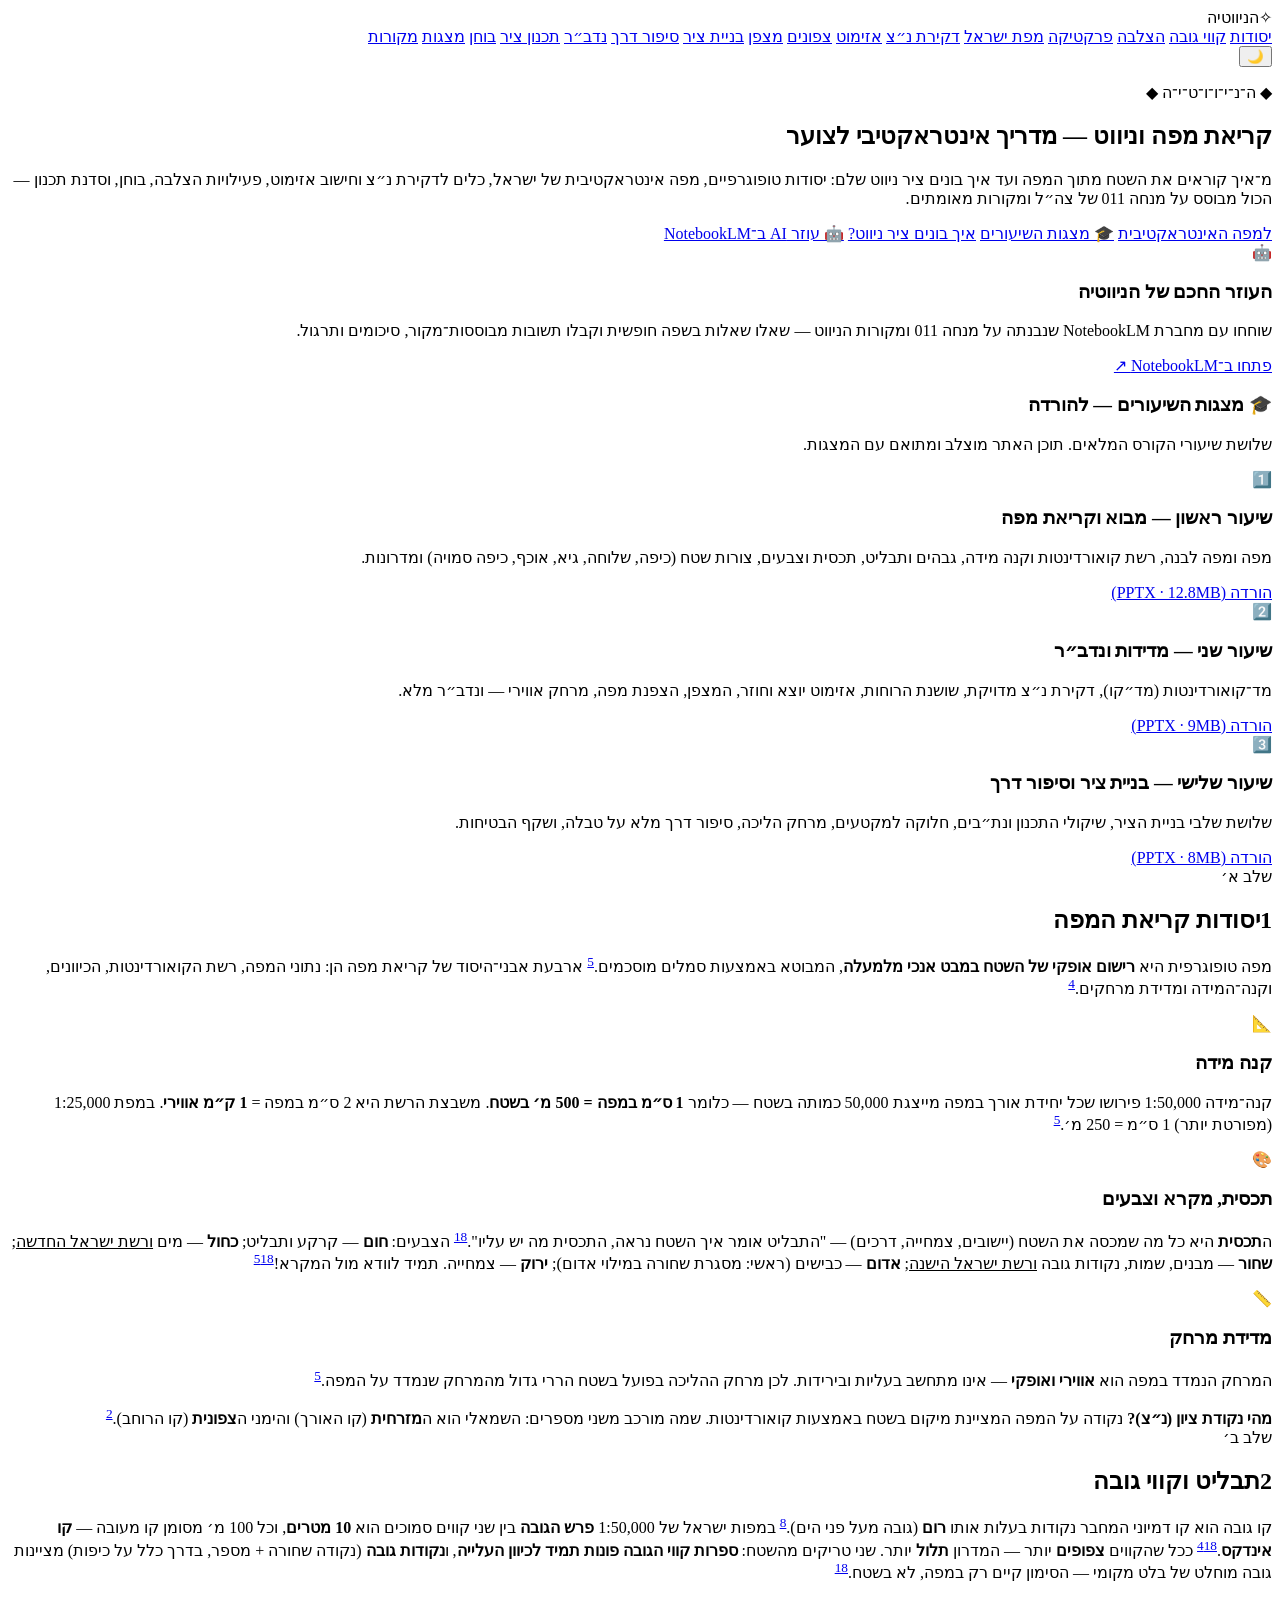
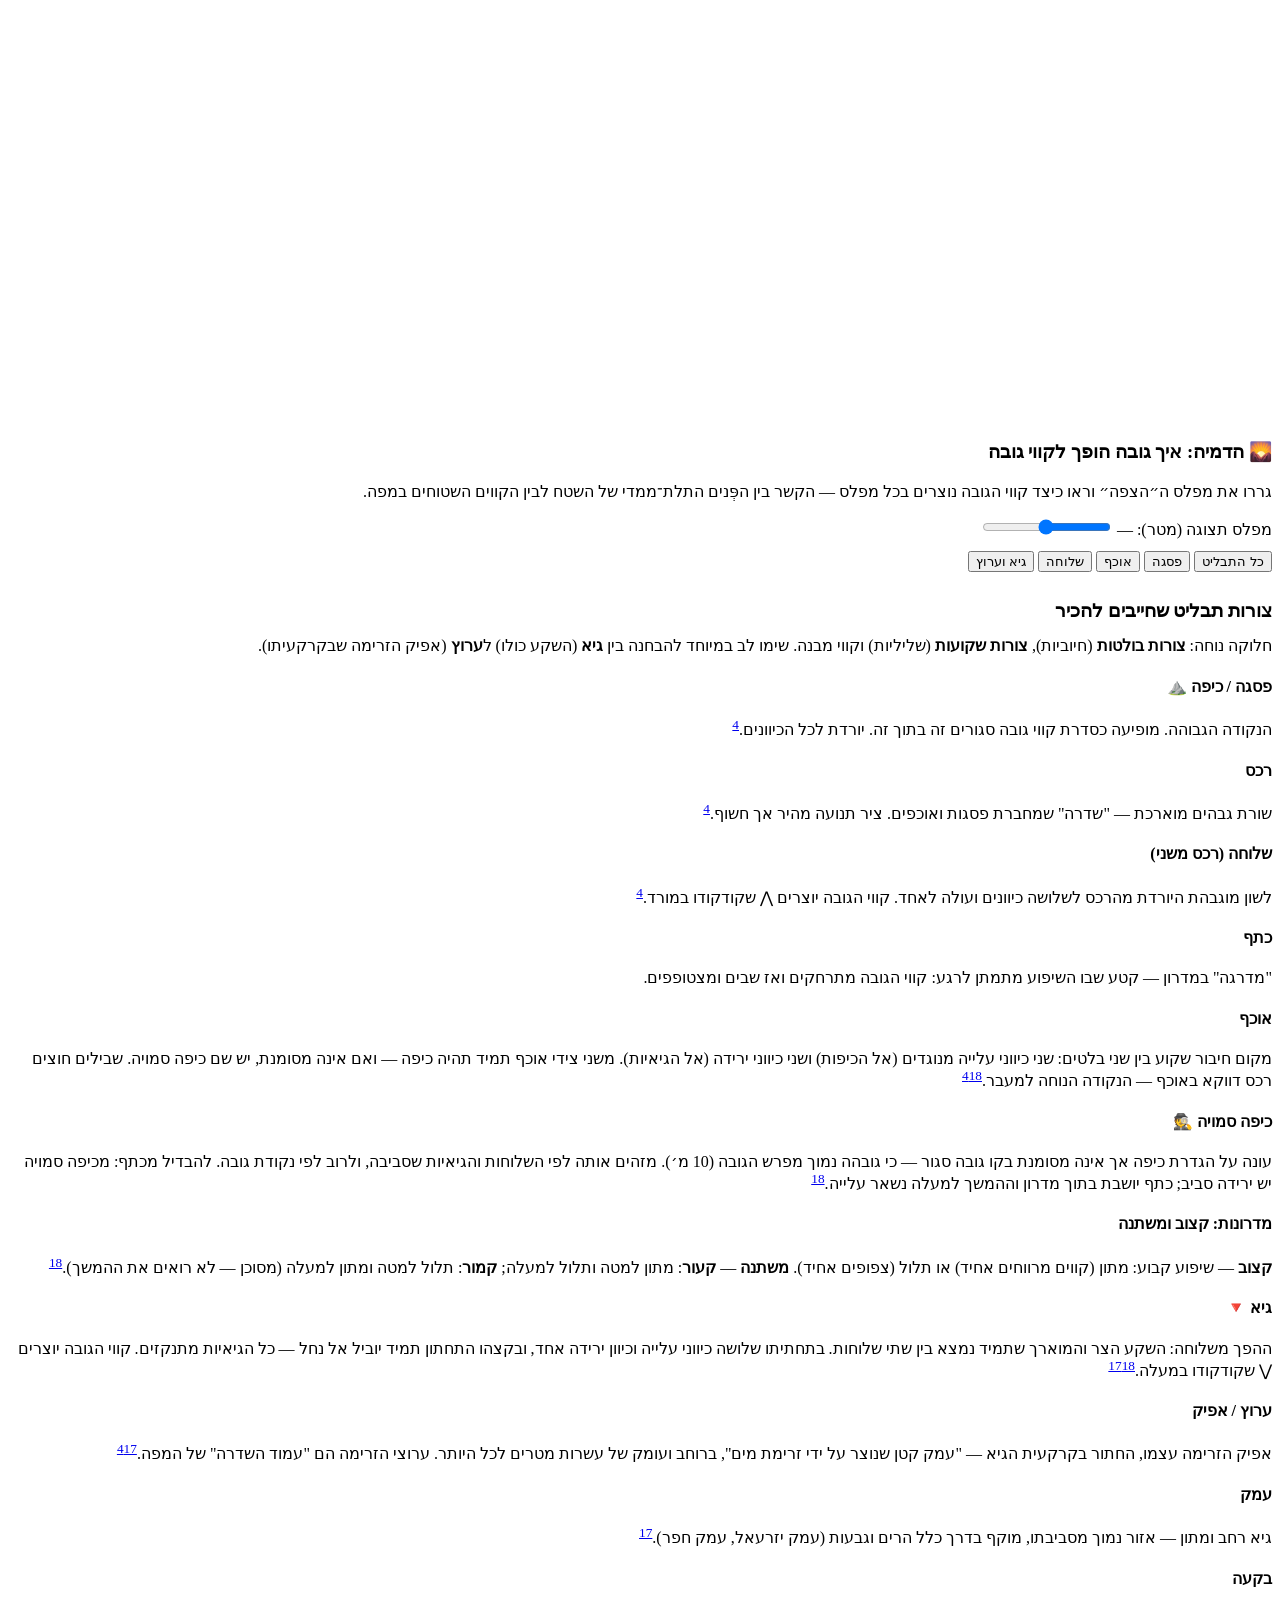
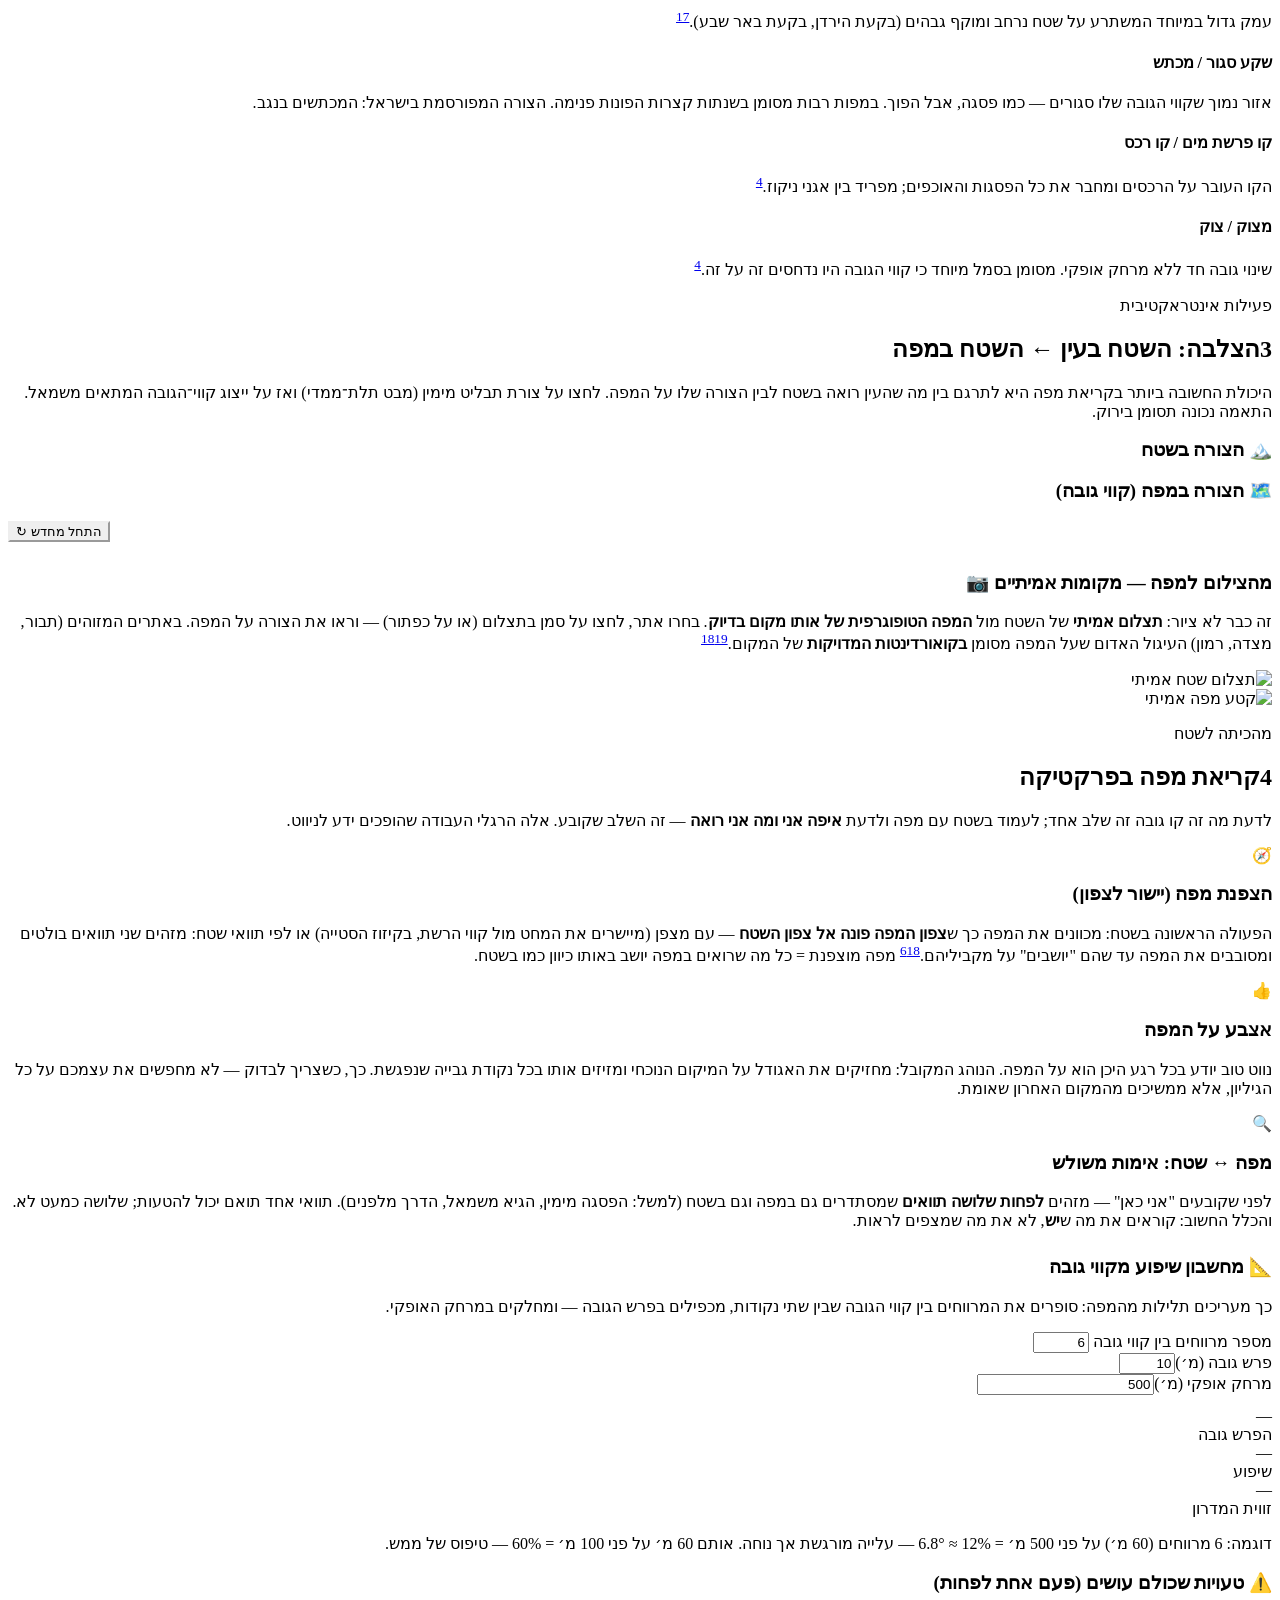
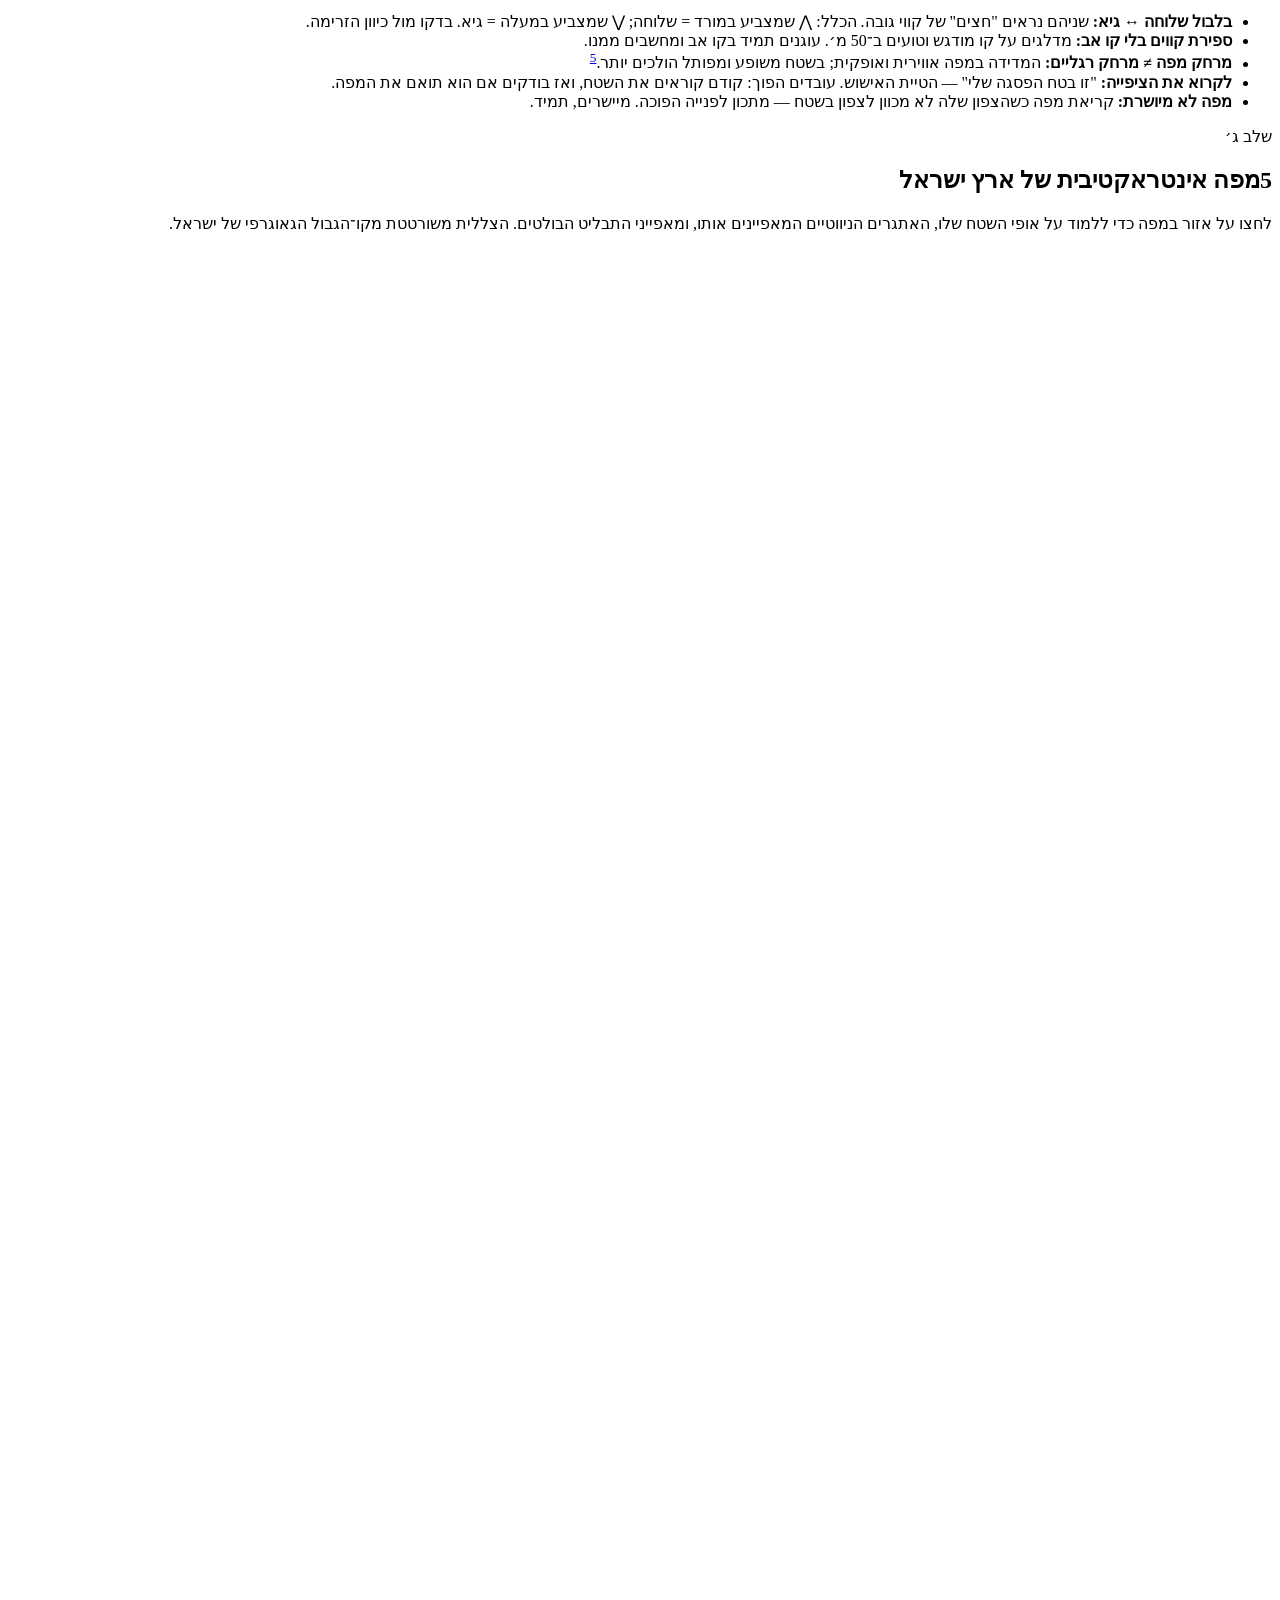
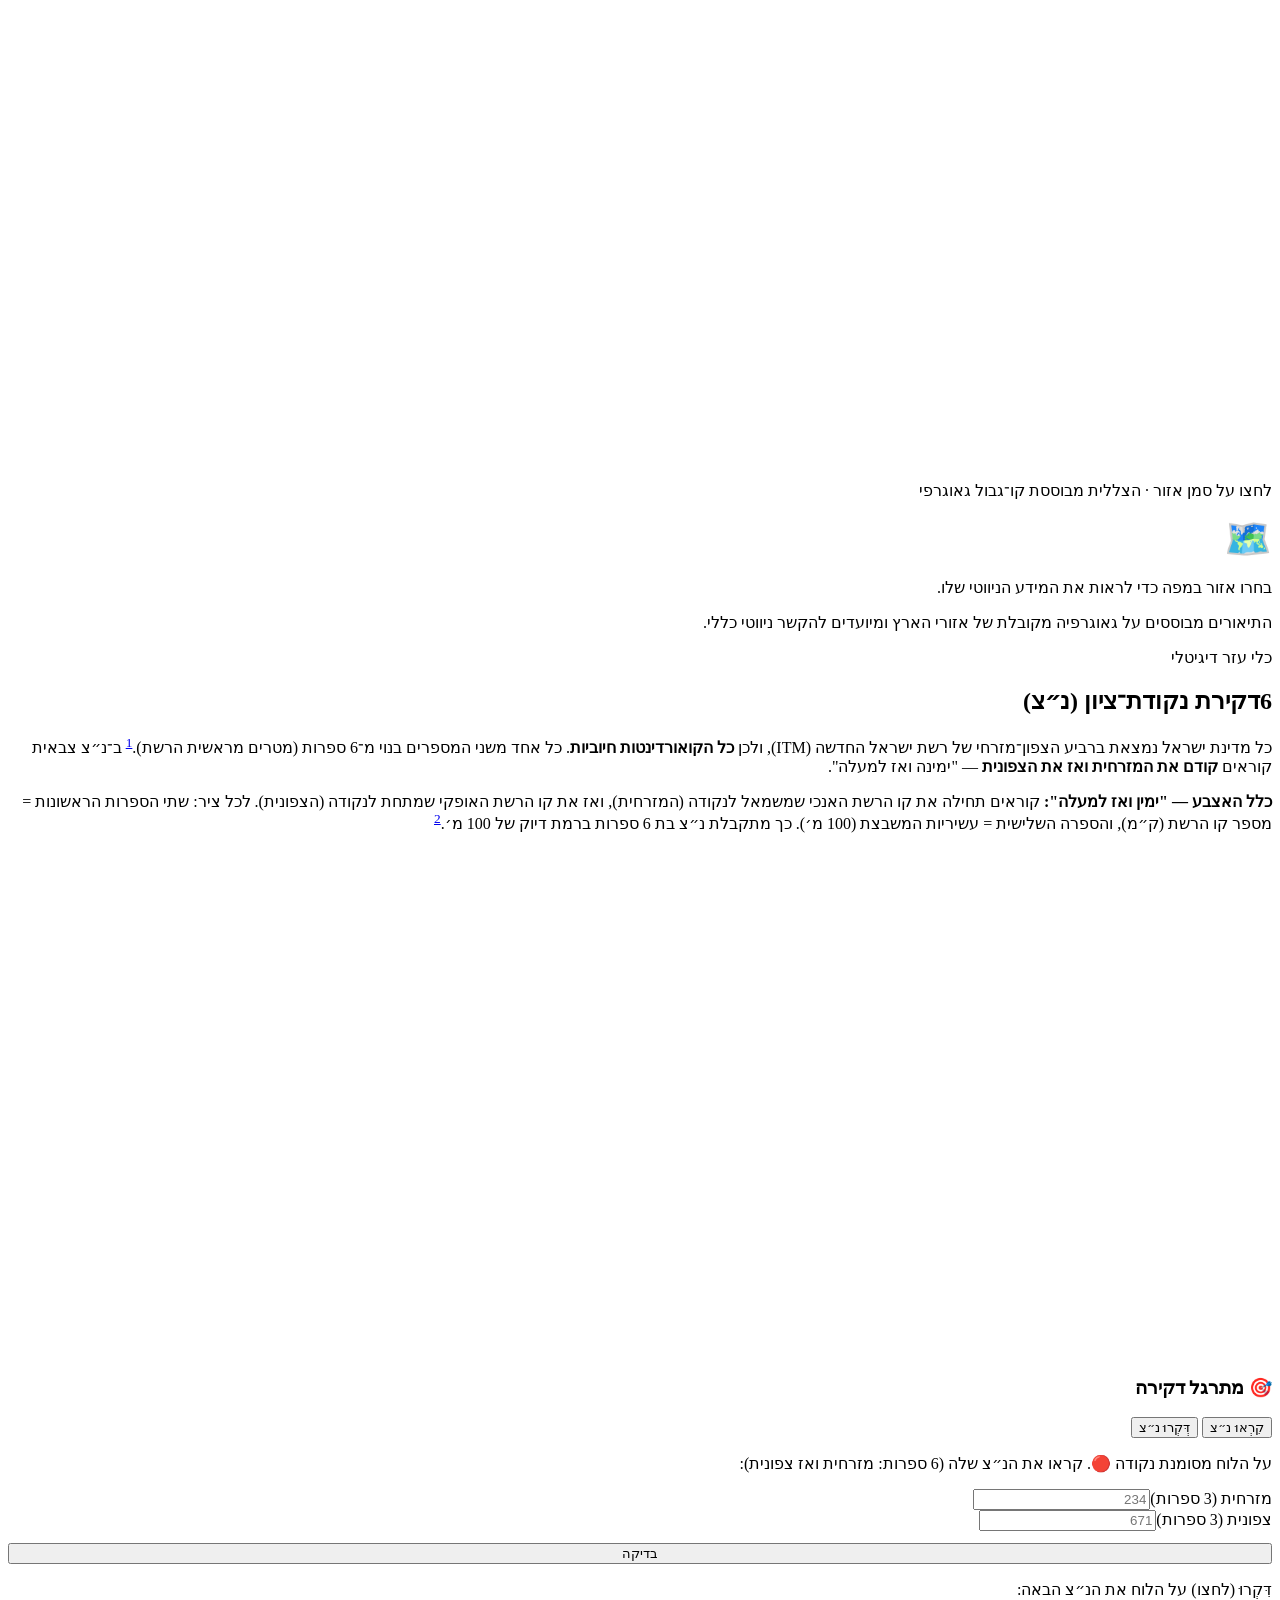
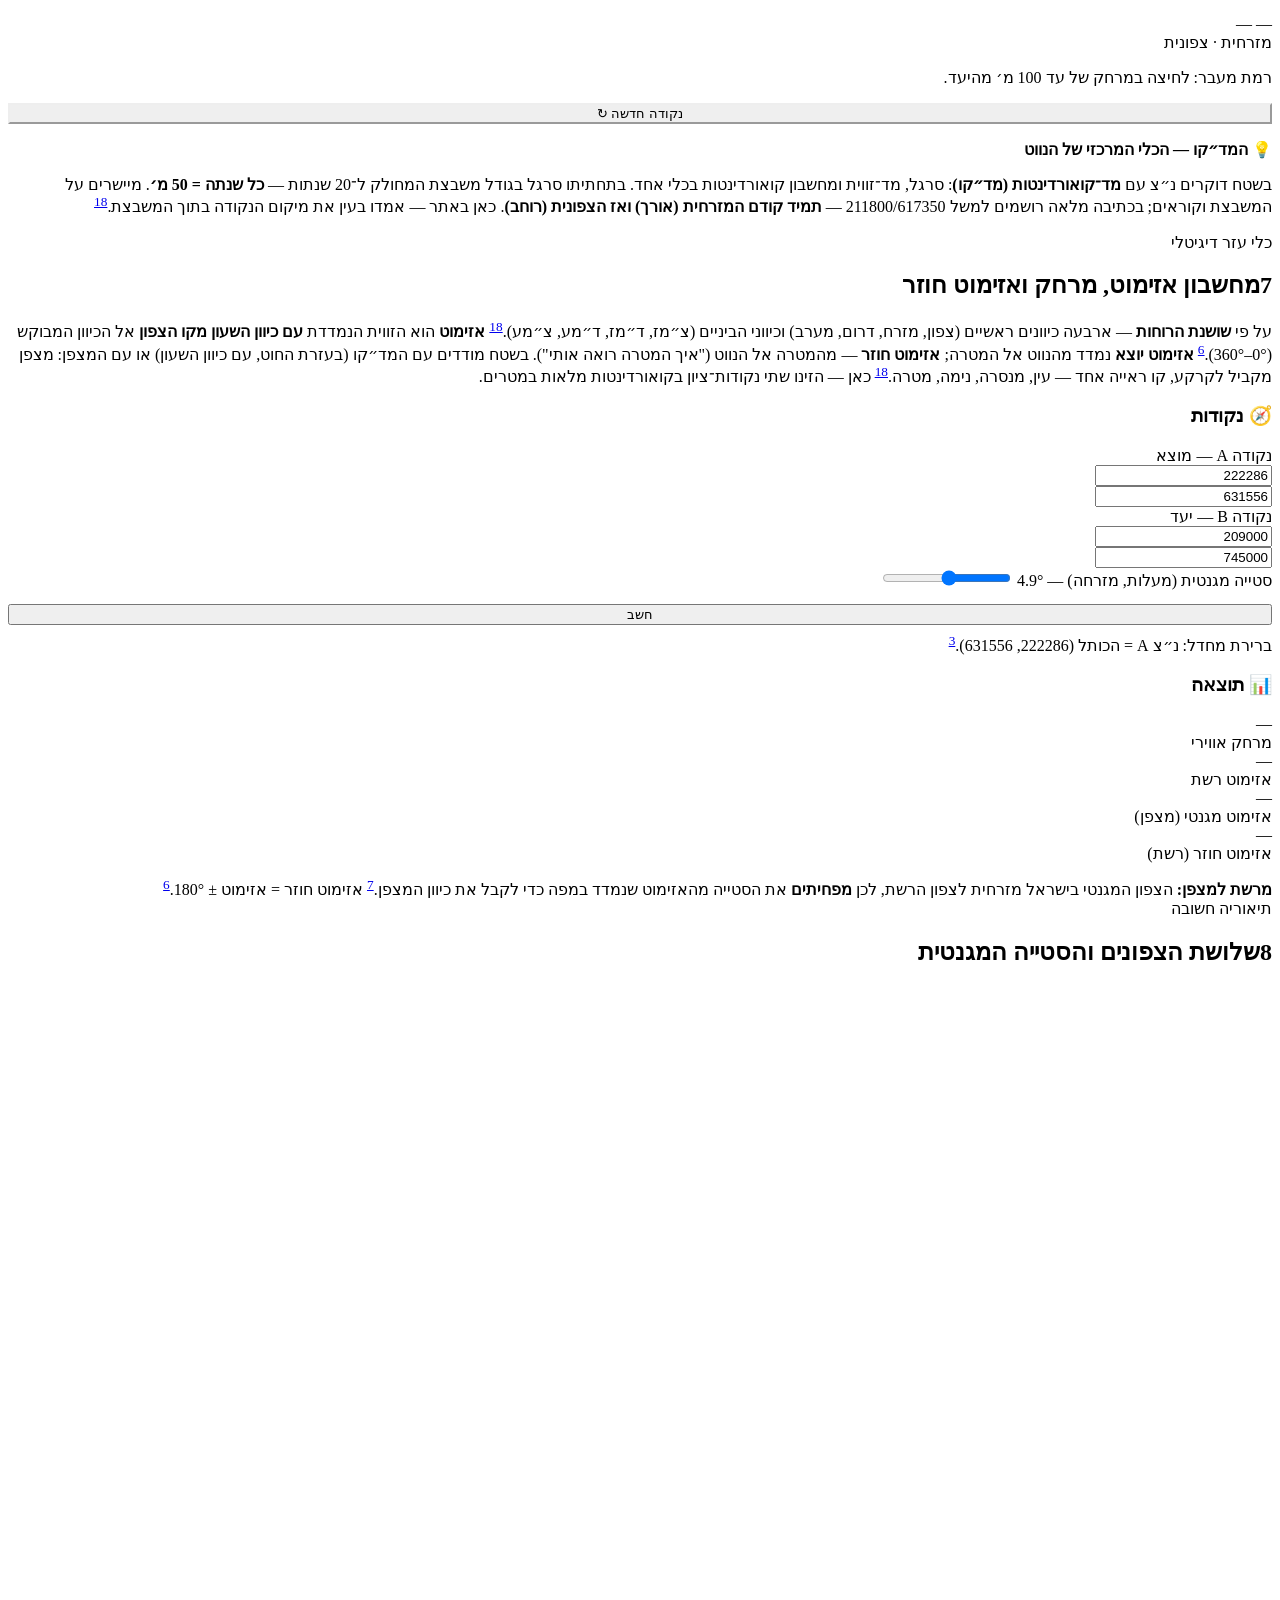
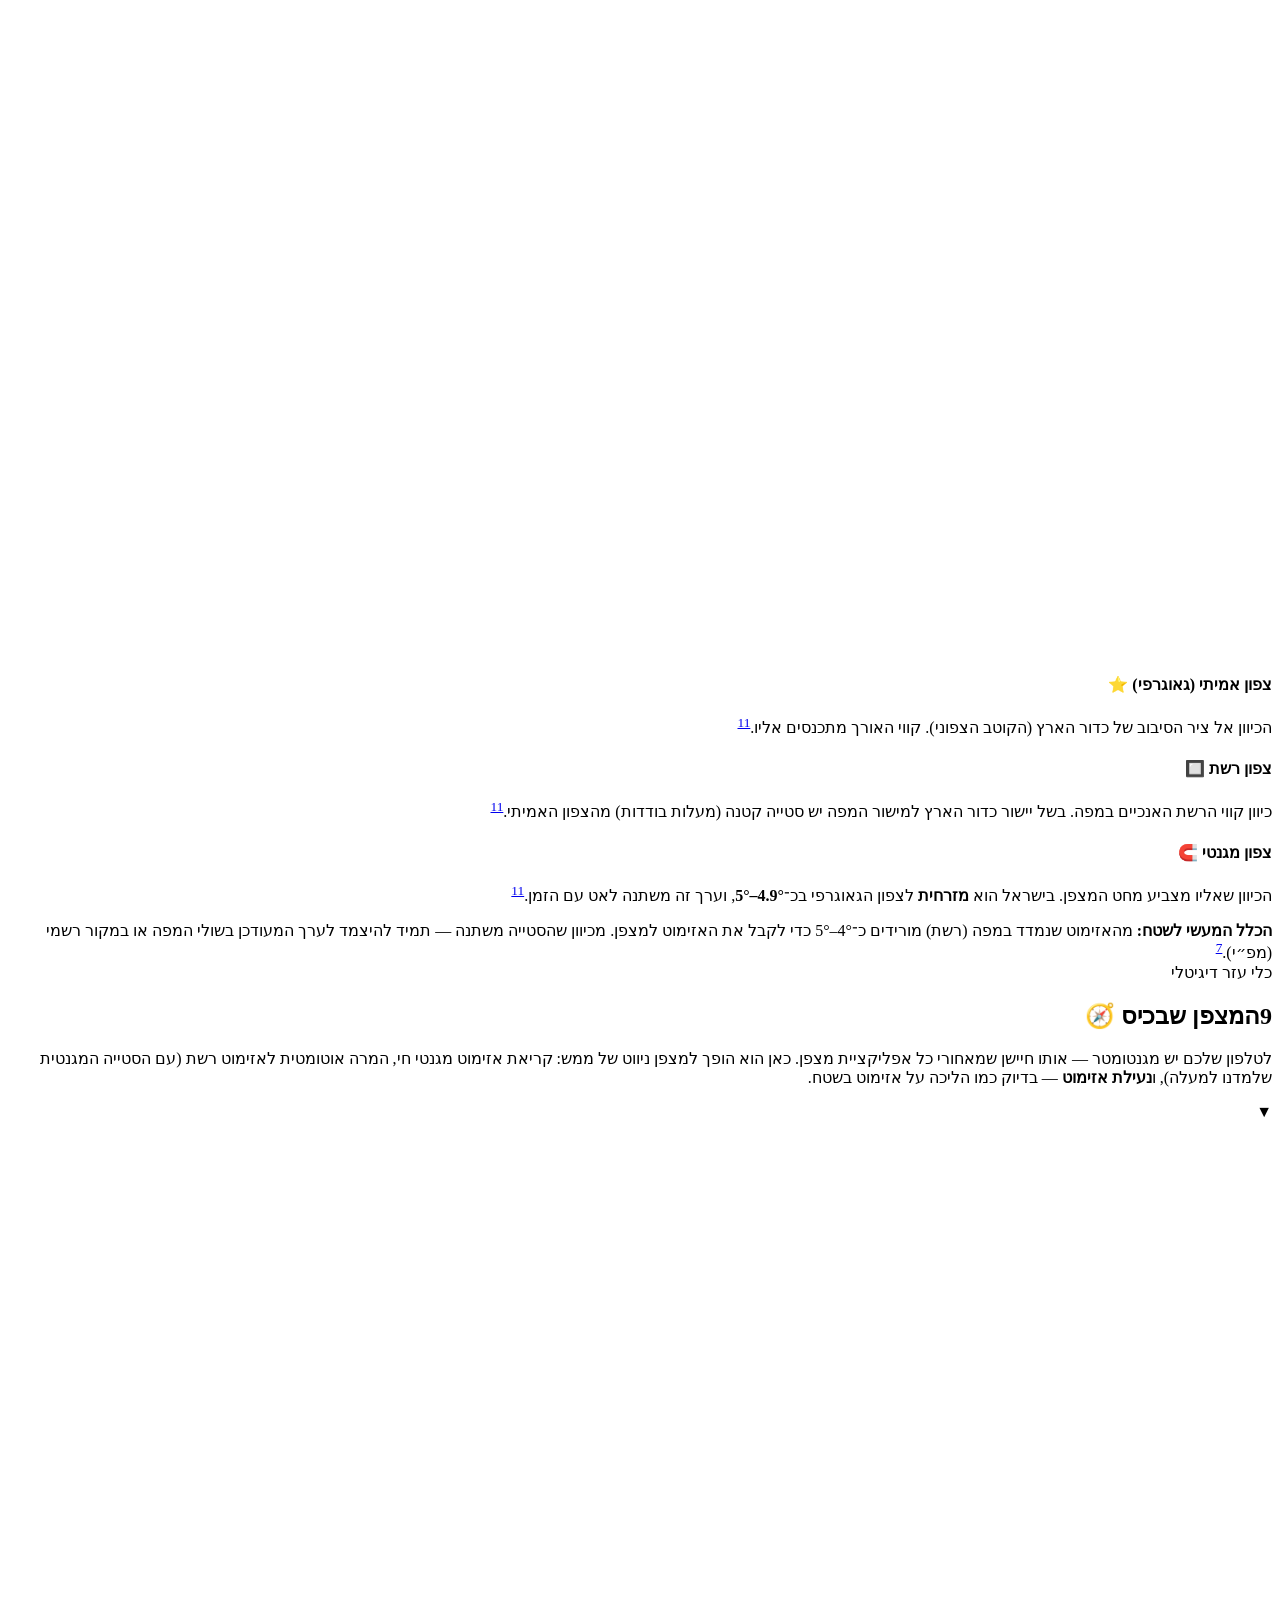
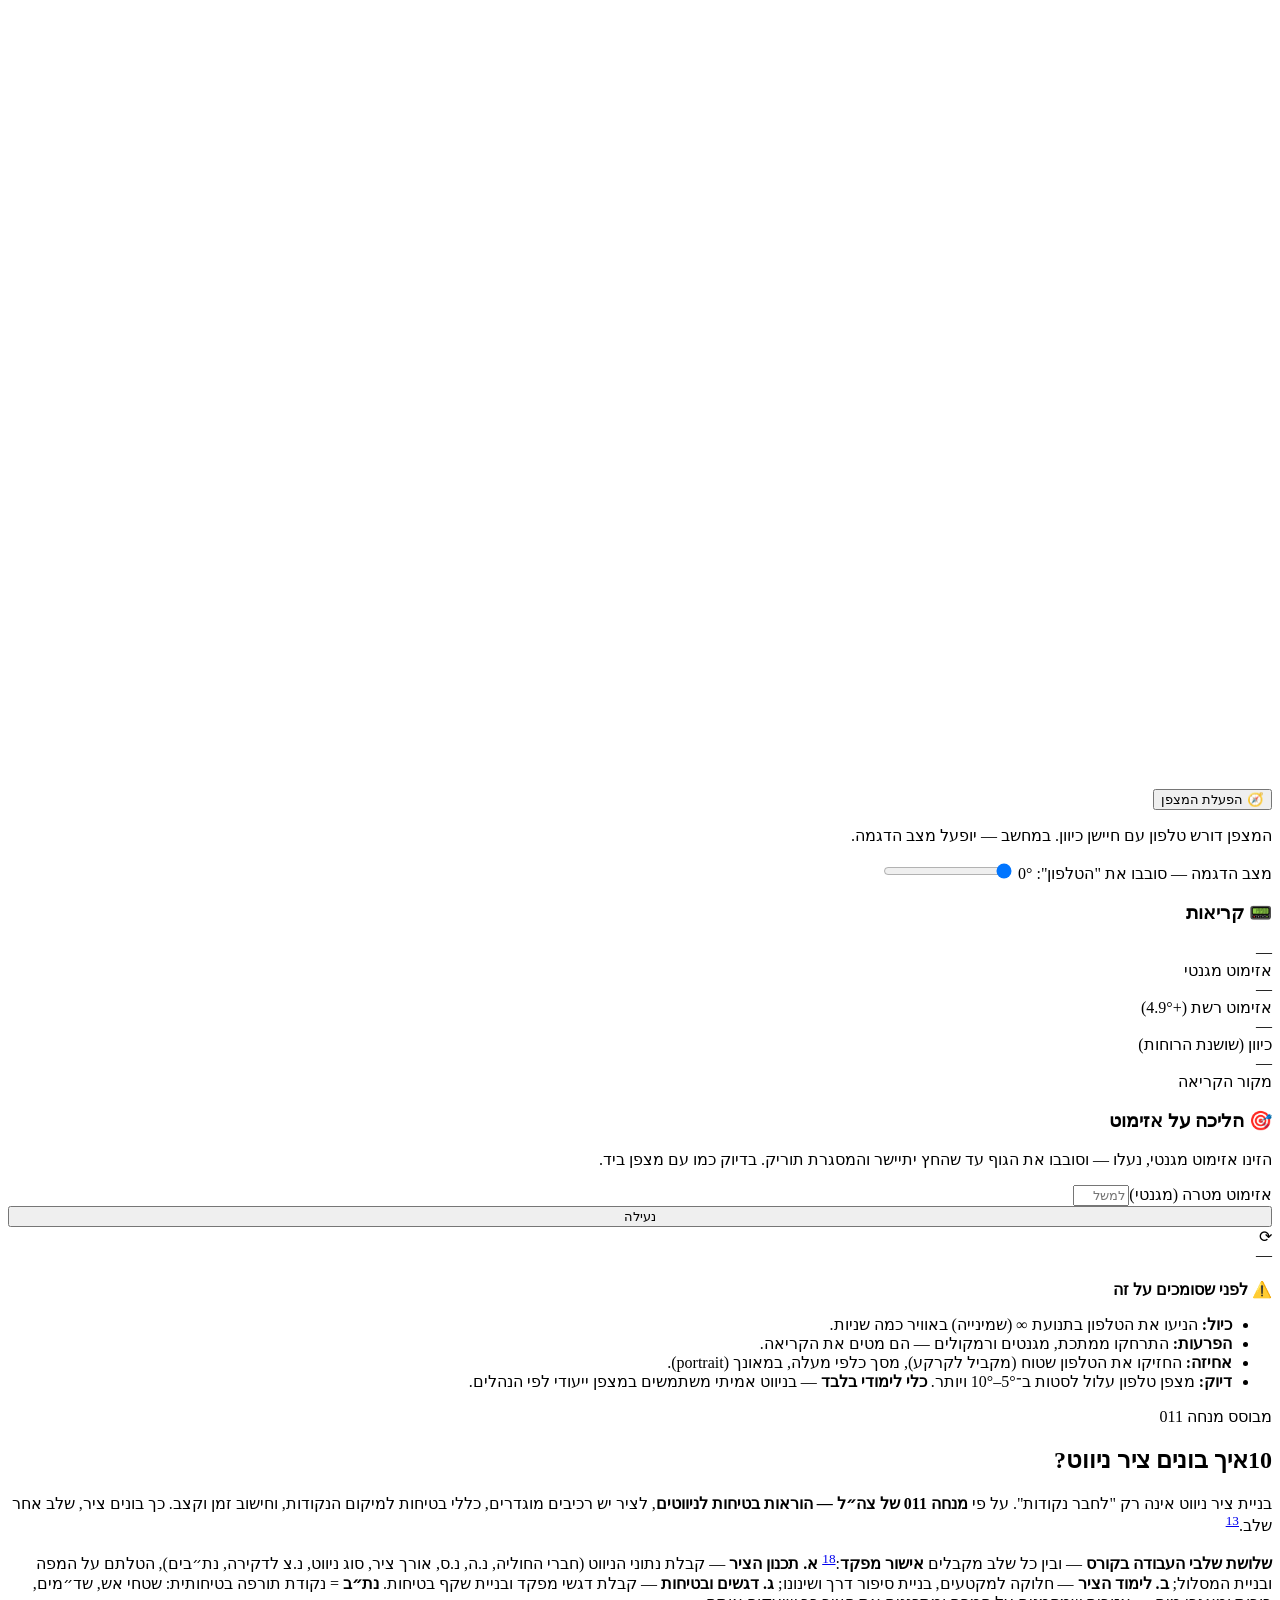
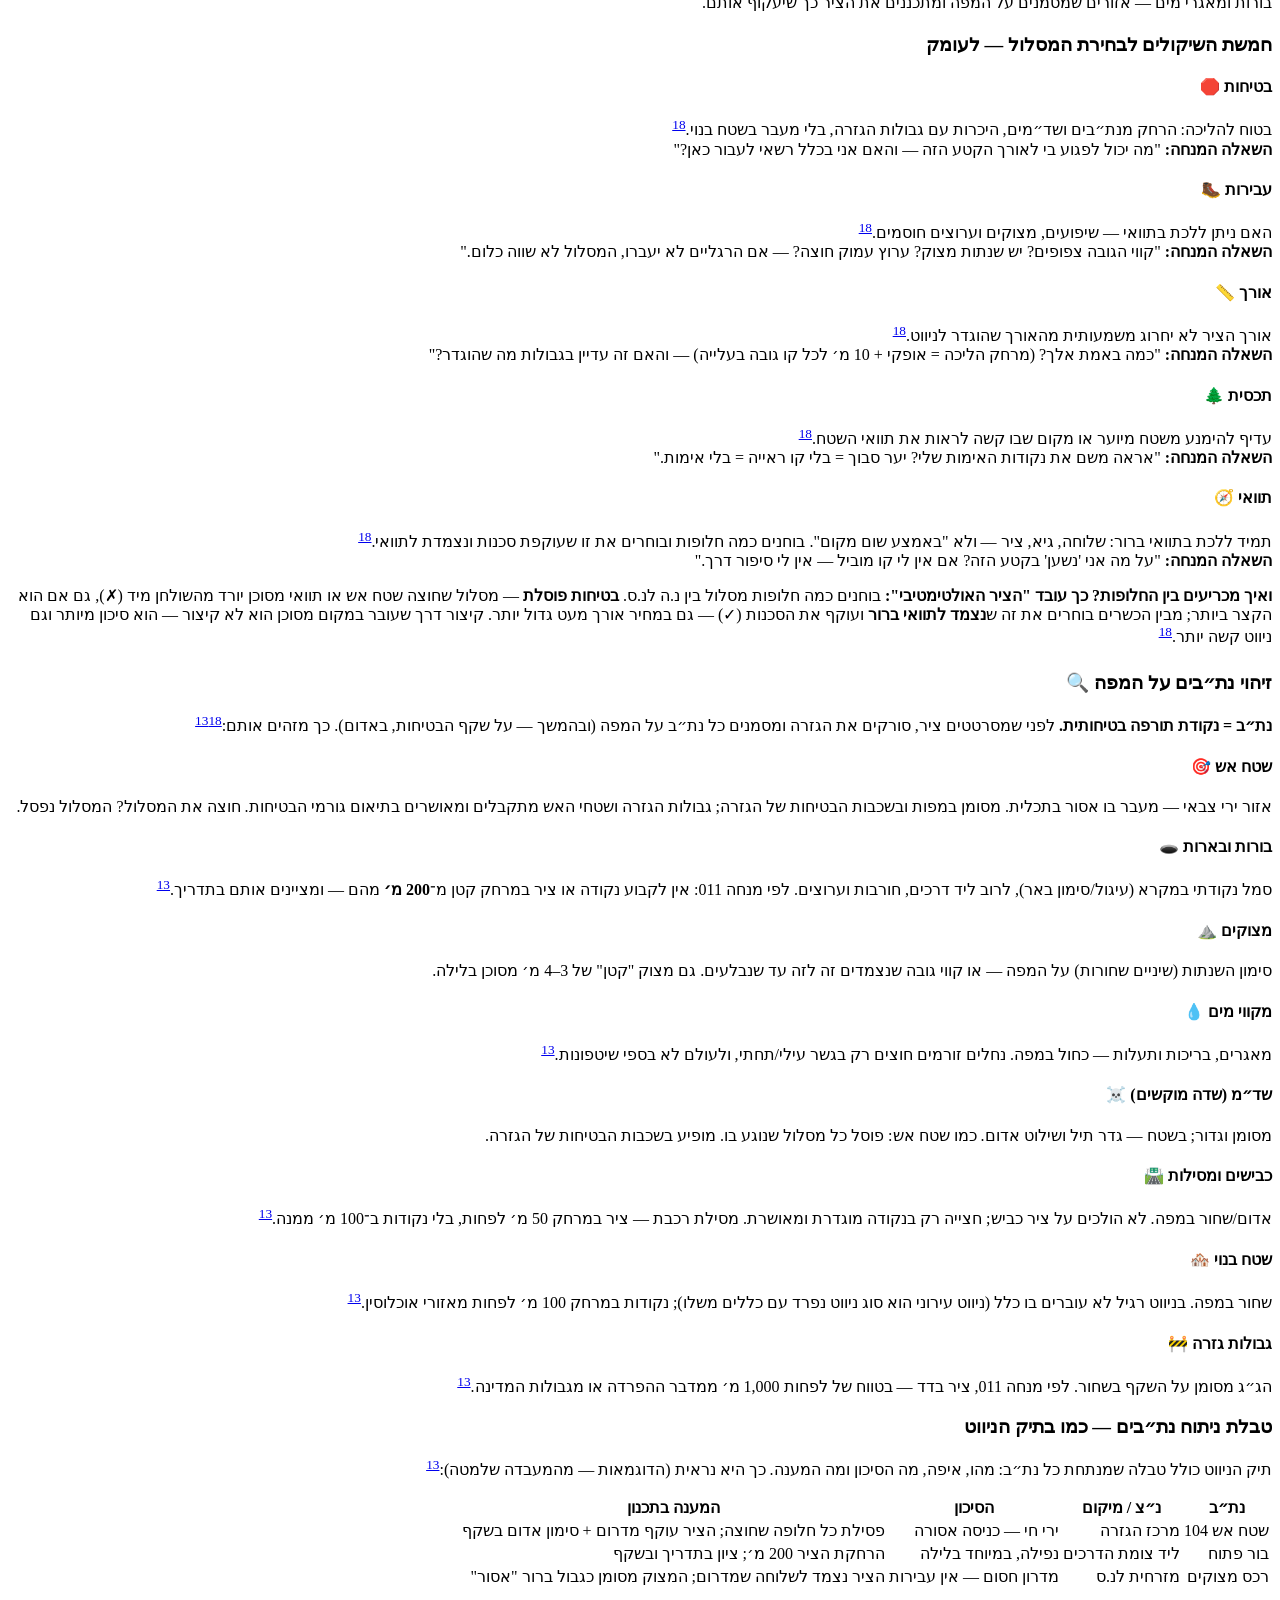
==== index.html @ 2810467e "החלפת מצגות השיעורים בגרסאות החדשות המצגות שהועלו לתיקיית assets הועברו ל-assets/decks בשמות הקיימים" ====
<!DOCTYPE html>
<html lang="he" dir="rtl">
<head>
<meta charset="UTF-8">
<meta name="viewport" content="width=device-width, initial-scale=1.0">
<title>הניווטיה — מדריך אינטראקטיבי לקריאת מפה וניווט לצוער</title>
<meta name="description" content="הניווטיה: אתר לימוד אינטראקטיבי לצוערים בקריאת מפה וניווט — יסודות, מפה אינטראקטיבית של ישראל, כלי דקירת נ״צ ואזימוט, בניית ציר ניווט, פעילויות הצלבה ובוחן. מבוסס מנחה 011 ומקורות מאומתים.">
<link rel="icon" href="data:image/svg+xml,%3Csvg xmlns='http://www.w3.org/2000/svg' viewBox='0 0 100 100'%3E%3Ccircle cx='50' cy='50' r='46' fill='%2333421f' stroke='%23d4a02c' stroke-width='6'/%3E%3Cpolygon points='50,16 60,54 50,46 40,54' fill='%23d4a02c'/%3E%3Cpolygon points='50,84 40,46 50,54 60,46' fill='%23efe7d0'/%3E%3C/svg%3E">
<link rel="preconnect" href="https://fonts.googleapis.com">
<link rel="preconnect" href="https://fonts.gstatic.com" crossorigin>
<link href="https://fonts.googleapis.com/css2?family=Heebo:wght@400;600;700;800&display=swap" rel="stylesheet">
<link rel="stylesheet" href="css/style.css">
<script>
  // ערכת נושא — לפני הצביעה כדי למנוע הבהוב
  (function(){try{var t=localStorage.getItem('theme');if(!t)t=matchMedia('(prefers-color-scheme: dark)').matches?'dark':'light';document.documentElement.setAttribute('data-theme',t);}catch(e){}})();
</script>
</head>
<body>

<!-- ============ HEADER ============ -->
<header class="site-header">
  <div class="nav-wrap">
    <div class="brand"><span class="logo">✧</span><span>הניווטיה</span></div>
    <nav class="nav-links">
      <a href="#fundamentals">יסודות</a>
      <a href="#contours">קווי גובה</a>
      <a href="#match">הצלבה</a>
      <a href="#practice">פרקטיקה</a>
      <a href="#map">מפת ישראל</a>
      <a href="#nz">דקירת נ״צ</a>
      <a href="#azimuth">אזימוט</a>
      <a href="#norths">צפונים</a>
      <a href="#compass">מצפן</a>
      <a href="#route">בניית ציר</a>
      <a href="#story">סיפור דרך</a>
      <a href="#comms">נדב״ר</a>
      <a href="#planner">תכנון ציר</a>
      <a href="#quiz">בוחן</a>
      <a href="#decks">מצגות</a>
      <a href="#sources">מקורות</a>
    </nav>
    <button class="theme-toggle" id="themeToggle" aria-label="החלפת מצב תצוגה" title="מצב יום / לילה">🌙</button>
  </div>
</header>

<!-- ============ HERO ============ -->
<section class="hero">
  <div class="hero-inner">
    <p class="tagline">◆ ה־נ־י־ו־ו־ט־י־ה ◆</p>
    <h1>קריאת מפה וניווט — מדריך אינטראקטיבי לצוער</h1>
    <p class="sub">מ־איך קוראים את השטח מתוך המפה ועד איך בונים ציר ניווט שלם: יסודות טופוגרפיים, מפה אינטראקטיבית של ישראל, כלים לדקירת נ״צ וחישוב אזימוט, פעילויות הצלבה, בוחן, וסדנת תכנון — הכול מבוסס על מנחה 011 של צה״ל ומקורות מאומתים.</p>
    <div class="cta-row">
      <a class="btn" href="#map">למפה האינטראקטיבית</a>
      <a class="btn decks-cta" href="#decks">🎓 מצגות השיעורים</a>
      <a class="btn ghost" href="#route">איך בונים ציר ניווט?</a>
      <a class="btn nlm" href="https://notebooklm.google.com/notebook/dc447f04-66ca-4562-969d-5c3c92c9e361" target="_blank" rel="noopener">🤖 עוזר AI ב־NotebookLM</a>
    </div>
  </div>
</section>

<main>

  <!-- ============ NOTEBOOKLM BANNER ============ -->
  <div class="nlm-banner">
    <div class="nlm-ico">🤖</div>
    <div class="nlm-body">
      <h3>העוזר החכם של הניווטיה</h3>
      <p>שוחחו עם מחברת NotebookLM שנבנתה על מנחה 011 ומקורות הניווט — שאלו שאלות בשפה חופשית וקבלו תשובות מבוססות־מקור, סיכומים ותרגול.</p>
    </div>
    <a class="btn nlm" href="https://notebooklm.google.com/notebook/dc447f04-66ca-4562-969d-5c3c92c9e361" target="_blank" rel="noopener">פתחו ב־NotebookLM ↗</a>
  </div>

  <!-- ============ COURSE DECKS ============ -->
  <div class="decks-strip" id="decks">
    <h3>🎓 מצגות השיעורים — להורדה</h3>
    <p class="small">שלושת שיעורי הקורס המלאים. תוכן האתר מוצלב ומתואם עם המצגות.</p>
    <div class="grid-3">
      <div class="feature deck-card">
        <div class="ico">1️⃣</div>
        <h3>שיעור ראשון — מבוא וקריאת מפה</h3>
        <p>מפה ומפה לבנה, רשת קואורדינטות וקנה מידה, גבהים ותבליט, תכסית וצבעים, צורות שטח (כיפה, שלוחה, גיא, אוכף, כיפה סמויה) ומדרונות.</p>
        <a class="btn deck-btn" href="assets/decks/nivutim-lesson1.pptx" download="ניווטים - שיעור ראשון.pptx">הורדה (PPTX · ‎12.8MB)</a>
      </div>
      <div class="feature deck-card">
        <div class="ico">2️⃣</div>
        <h3>שיעור שני — מדידות ונדב״ר</h3>
        <p>מד־קואורדינטות (מד״קו), דקירת נ״צ מדויקת, שושנת הרוחות, אזימוט יוצא וחוזר, המצפן, הצפנת מפה, מרחק אווירי — ונדב״ר מלא.</p>
        <a class="btn deck-btn" href="assets/decks/nivutim-lesson2.pptx" download="ניווטים - שיעור שני.pptx">הורדה (PPTX · ‎9MB)</a>
      </div>
      <div class="feature deck-card">
        <div class="ico">3️⃣</div>
        <h3>שיעור שלישי — בניית ציר וסיפור דרך</h3>
        <p>שלושת שלבי בניית הציר, שיקולי התכנון ונת״בים, חלוקה למקטעים, מרחק הליכה, סיפור דרך מלא על טבלה, ושקף הבטיחות.</p>
        <a class="btn deck-btn" href="assets/decks/nivutim-lesson3.pptx" download="ניווטים - שיעור שלישי.pptx">הורדה (PPTX · ‎8MB)</a>
      </div>
    </div>
  </div>

  <!-- ============ 1. FUNDAMENTALS ============ -->
  <section class="section" id="fundamentals">
    <div class="section-head">
      <span class="kicker">שלב א׳</span>
      <h2><span class="num">1</span>יסודות קריאת המפה</h2>
      <p class="lead">מפה טופוגרפית היא <b>רישום אופקי של השטח במבט אנכי מלמעלה</b>, המבוטא באמצעות סמלים מוסכמים.<sup class="ref"><a href="#src5">5</a></sup> ארבעת אבני־היסוד של קריאת מפה הן: נתוני המפה, רשת הקואורדינטות, הכיוונים, וקנה־המידה ומדידת מרחקים.<sup class="ref"><a href="#src4">4</a></sup></p>
    </div>
    <div class="grid-3">
      <div class="feature">
        <div class="ico">📐</div><h3>קנה מידה</h3>
        <p>קנה־מידה 1:50,000 פירושו שכל יחידת אורך במפה מייצגת 50,000 כמותה בשטח — כלומר <b>1 ס״מ במפה = 500 מ׳ בשטח</b>. משבצת הרשת היא 2 ס״מ במפה = <b>1 ק״מ אווירי</b>. במפת 1:25,000 (מפורטת יותר) 1 ס״מ = 250 מ׳.<sup class="ref"><a href="#src5">5</a></sup></p>
      </div>
      <div class="feature">
        <div class="ico">🎨</div><h3>תכסית, מקרא וצבעים</h3>
        <p>ה<b>תכסית</b> היא כל מה שמכסה את השטח (יישובים, צמחייה, דרכים) — "התבליט אומר איך השטח נראה, התכסית מה יש עליו".<sup class="ref"><a href="#src18">18</a></sup> הצבעים: <b>חום</b> — קרקע ותבליט; <b>כחול</b> — מים <u>ורשת ישראל החדשה</u>; <b>שחור</b> — מבנים, שמות, נקודות גובה <u>ורשת ישראל הישנה</u>; <b>אדום</b> — כבישים (ראשי: מסגרת שחורה במילוי אדום); <b>ירוק</b> — צמחייה. תמיד לוודא מול המקרא!<sup class="ref"><a href="#src5">5</a></sup><sup class="ref"><a href="#src18">18</a></sup></p>
      </div>
      <div class="feature">
        <div class="ico">📏</div><h3>מדידת מרחק</h3>
        <p>המרחק הנמדד במפה הוא <b>אווירי ואופקי</b> — אינו מתחשב בעליות ובירידות. לכן מרחק ההליכה בפועל בשטח הררי גדול מהמרחק שנמדד על המפה.<sup class="ref"><a href="#src5">5</a></sup></p>
      </div>
    </div>
    <div class="note">
      <b>מהי נקודת ציון (נ״צ)?</b> נקודה על המפה המציינת מיקום בשטח באמצעות קואורדינטות. שמה מורכב משני מספרים: השמאלי הוא ה<b>מזרחית</b> (קו האורך) והימני ה<b>צפונית</b> (קו הרוחב).<sup class="ref"><a href="#src2">2</a></sup>
    </div>
  </section>

  <!-- ============ 2. CONTOURS ============ -->
  <section class="section" id="contours">
    <div class="section-head">
      <span class="kicker">שלב ב׳</span>
      <h2><span class="num">2</span>תבליט וקווי גובה</h2>
      <p class="lead">קו גובה הוא קו דמיוני המחבר נקודות בעלות אותו <b>רום</b> (גובה מעל פני הים).<sup class="ref"><a href="#src8">8</a></sup> במפות ישראל של 1:50,000 <b>פרש הגובה</b> בין שני קווים סמוכים הוא <b>10 מטרים</b>, וכל 100 מ׳ מסומן קו מעובה — <b>קו אינדקס</b>.<sup class="ref"><a href="#src4">4</a></sup><sup class="ref"><a href="#src18">18</a></sup> ככל שהקווים <b>צפופים</b> יותר — המדרון <b>תלול</b> יותר. שני טריקים מהשטח: <b>ספרות קווי הגובה פונות תמיד לכיוון העלייה</b>, ו<b>נקודות גובה</b> (נקודה שחורה + מספר, בדרך כלל על כיפות) מציינות גובה מוחלט של בלט מקומי — הסימון קיים רק במפה, לא בשטח.<sup class="ref"><a href="#src18">18</a></sup></p>
    </div>
    <div class="tool-layout">
      <div class="canvas-wrap">
        <canvas id="contourCanvas" width="560" height="420" aria-label="הדמיית קווי גובה אינטראקטיבית"></canvas>
      </div>
      <div class="controls">
        <div class="control-card">
          <h3>🌄 הדמיה: איך גובה הופך לקווי גובה</h3>
          <p class="small">גררו את מפלס ה״הצפה״ וראו כיצד קווי הגובה נוצרים בכל מפלס — הקשר בין הפְּנים התלת־ממדי של השטח לבין הקווים השטוחים במפה.</p>
          <label class="fld" for="floodSlider">מפלס תצוגה (מטר): <span id="floodVal">—</span></label>
          <input type="range" id="floodSlider" min="0" max="100" value="50">
          <div class="seg" style="margin-top:12px">
            <button data-feat="all" class="on">כל התבליט</button>
            <button data-feat="peak">פסגה</button>
            <button data-feat="saddle">אוכף</button>
            <button data-feat="ridge">שלוחה</button>
            <button data-feat="valley">גיא וערוץ</button>
          </div>
          <div id="featExplain" class="note" style="margin-bottom:0"></div>
        </div>
      </div>
    </div>
    <h3 style="margin-top:28px;color:var(--heading)">צורות תבליט שחייבים להכיר</h3>
    <p class="small" style="margin-top:-4px">חלוקה נוחה: <b>צורות בולטות</b> (חיוביות), <b>צורות שקועות</b> (שליליות) וקווי מבנה. שימו לב במיוחד להבחנה בין <b>גיא</b> (השקע כולו) ל<b>ערוץ</b> (אפיק הזרימה שבקרקעיתו).</p>
    <div class="terms">
      <div class="term"><h4>פסגה / כיפה ⛰️</h4><p>הנקודה הגבוהה. מופיעה כסדרת קווי גובה סגורים זה בתוך זה. יורדת לכל הכיוונים.<sup class="ref"><a href="#src4">4</a></sup></p></div>
      <div class="term"><h4>רכס</h4><p>שורת גבהים מוארכת — "שדרה" שמחברת פסגות ואוכפים. ציר תנועה מהיר אך חשוף.<sup class="ref"><a href="#src4">4</a></sup></p></div>
      <div class="term"><h4>שלוחה (רכס משני)</h4><p>לשון מוגבהת היורדת מהרכס לשלושה כיוונים ועולה לאחד. קווי הגובה יוצרים ⋀ שקודקודו במורד.<sup class="ref"><a href="#src4">4</a></sup></p></div>
      <div class="term"><h4>כתף</h4><p>"מדרגה" במדרון — קטע שבו השיפוע מתמתן לרגע: קווי הגובה מתרחקים ואז שבים ומצטופפים.</p></div>
      <div class="term"><h4>אוכף</h4><p>מקום חיבור שקוע בין שני בלטים: שני כיווני עלייה מנוגדים (אל הכיפות) ושני כיווני ירידה (אל הגיאיות). משני צידי אוכף תמיד תהיה כיפה — ואם אינה מסומנת, יש שם כיפה סמויה. שבילים חוצים רכס דווקא באוכף — הנקודה הנוחה למעבר.<sup class="ref"><a href="#src4">4</a></sup><sup class="ref"><a href="#src18">18</a></sup></p></div>
      <div class="term"><h4>כיפה סמויה 🕵️</h4><p>עונה על הגדרת כיפה אך אינה מסומנת בקו גובה סגור — כי גובהה נמוך מפרש הגובה (10 מ׳). מזהים אותה לפי השלוחות והגיאיות שסביבה, ולרוב לפי נקודת גובה. להבדיל מכתף: מכיפה סמויה יש ירידה סביב; כתף יושבת בתוך מדרון וההמשך למעלה נשאר עלייה.<sup class="ref"><a href="#src18">18</a></sup></p></div>
      <div class="term"><h4>מדרונות: קצוב ומשתנה</h4><p><b>קצוב</b> — שיפוע קבוע: מתון (קווים מרווחים אחיד) או תלול (צפופים אחיד). <b>משתנה</b> — <b>קעור</b>: מתון למטה ותלול למעלה; <b>קמור</b>: תלול למטה ומתון למעלה (מסוכן — לא רואים את ההמשך).<sup class="ref"><a href="#src18">18</a></sup></p></div>
      <div class="term"><h4>גיא 🔻</h4><p>ההפך משלוחה: השקע הצר והמוארך שתמיד נמצא בין שתי שלוחות. בתחתיתו שלושה כיווני עלייה וכיוון ירידה אחד, ובקצהו התחתון תמיד יוביל אל נחל — כל הגיאיות מתנקזים. קווי הגובה יוצרים ⋁ שקודקודו במעלה.<sup class="ref"><a href="#src17">17</a></sup><sup class="ref"><a href="#src18">18</a></sup></p></div>
      <div class="term"><h4>ערוץ / אפיק</h4><p>אפיק הזרימה עצמו, החתור בקרקעית הגיא — "עמק קטן שנוצר על ידי זרימת מים", ברוחב ועומק של עשרות מטרים לכל היותר. ערוצי הזרימה הם "עמוד השדרה" של המפה.<sup class="ref"><a href="#src4">4</a></sup><sup class="ref"><a href="#src17">17</a></sup></p></div>
      <div class="term"><h4>עמק</h4><p>גיא רחב ומתון — אזור נמוך מסביבתו, מוקף בדרך כלל הרים וגבעות (עמק יזרעאל, עמק חפר).<sup class="ref"><a href="#src17">17</a></sup></p></div>
      <div class="term"><h4>בקעה</h4><p>עמק גדול במיוחד המשתרע על שטח נרחב ומוקף גבהים (בקעת הירדן, בקעת באר שבע).<sup class="ref"><a href="#src17">17</a></sup></p></div>
      <div class="term"><h4>שקע סגור / מכתש</h4><p>אזור נמוך שקווי הגובה שלו סגורים — כמו פסגה, אבל הפוך. במפות רבות מסומן בשנתות קצרות הפונות פנימה. הצורה המפורסמת בישראל: המכתשים בנגב.</p></div>
      <div class="term"><h4>קו פרשת מים / קו רכס</h4><p>הקו העובר על הרכסים ומחבר את כל הפסגות והאוכפים; מפריד בין אגני ניקוז.<sup class="ref"><a href="#src4">4</a></sup></p></div>
      <div class="term"><h4>מצוק / צוק</h4><p>שינוי גובה חד ללא מרחק אופקי. מסומן בסמל מיוחד כי קווי הגובה היו נדחסים זה על זה.<sup class="ref"><a href="#src4">4</a></sup></p></div>
    </div>
  </section>

  <!-- ============ 3. MATCHING GAME ============ -->
  <section class="section" id="match">
    <div class="section-head">
      <span class="kicker">פעילות אינטראקטיבית</span>
      <h2><span class="num">3</span>הצלבה: השטח בעין ← השטח במפה</h2>
      <p class="lead">היכולת החשובה ביותר בקריאת מפה היא לתרגם בין מה שהעין רואה בשטח לבין הצורה שלו על המפה. לחצו על צורת תבליט מימין (מבט תלת־ממדי) ואז על ייצוג קווי־הגובה המתאים משמאל. התאמה נכונה תסומן בירוק.</p>
    </div>
    <div class="card">
      <div class="match-grid">
        <div class="match-col" id="matchPhotos"><h3>🏔️ הצורה בשטח</h3></div>
        <div class="match-col" id="matchMaps"><h3>🗺️ הצורה במפה (קווי גובה)</h3></div>
      </div>
      <div style="display:flex;justify-content:space-between;align-items:center;margin-top:14px;flex-wrap:wrap;gap:10px">
        <div class="feedback" id="matchFeedback"></div>
        <button class="btn ghost" id="matchReset" style="color:var(--heading);border-color:var(--khaki)">התחל מחדש ↻</button>
      </div>
    </div>

    <h3 style="margin-top:30px;color:var(--heading)">מהצילום למפה — מקומות אמיתיים 📷</h3>
    <p class="lead" style="font-size:1rem">זה כבר לא ציור: <b>תצלום אמיתי</b> של השטח מול <b>המפה הטופוגרפית של אותו מקום בדיוק</b>. בחרו אתר, לחצו על סמן בתצלום (או על כפתור) — וראו את הצורה על המפה. באתרים המזוהים (תבור, מצדה, רמון) העיגול האדום שעל המפה מסומן <b>בקואורדינטות המדויקות</b> של המקום.<sup class="ref"><a href="#src18">18</a></sup><sup class="ref"><a href="#src19">19</a></sup></p>
    <div class="seg site-seg" id="realSites"></div>
    <div class="real-layout">
      <div class="photo-wrap" id="realPhoto">
        <img id="realPhotoImg" src="assets/real/gush-photo.jpg" alt="תצלום שטח אמיתי" loading="lazy">
        <!-- pins injected by JS -->
      </div>
      <div class="control-card real-panel">
        <div class="seg" id="realSeg"></div>
        <div class="real-map-wrap"><img id="realMapImg" src="assets/real/map-kipa.png" alt="קטע מפה אמיתי"></div>
        <div class="note" id="realCap" style="margin-bottom:0"></div>
      </div>
    </div>
    <p class="small" id="realCredit"></p>
  </section>

  <!-- ============ 4. PRACTICAL MAP READING ============ -->
  <section class="section" id="practice">
    <div class="section-head">
      <span class="kicker">מהכיתה לשטח</span>
      <h2><span class="num">4</span>קריאת מפה בפרקטיקה</h2>
      <p class="lead">לדעת מה זה קו גובה זה שלב אחד; לעמוד בשטח עם מפה ולדעת <b>איפה אני ומה אני רואה</b> — זה השלב שקובע. אלה הרגלי העבודה שהופכים ידע לניווט.</p>
    </div>

    <div class="grid-3">
      <div class="feature">
        <div class="ico">🧭</div>
        <h3>הצפנת מפה (יישור לצפון)</h3>
        <p>הפעולה הראשונה בשטח: מכוונים את המפה כך ש<b>צפון המפה פונה אל צפון השטח</b> — עם מצפן (מיישרים את המחט מול קווי הרשת, בקיזוז הסטייה) או לפי תוואי שטח: מזהים שני תוואים בולטים ומסובבים את המפה עד שהם "יושבים" על מקביליהם.<sup class="ref"><a href="#src6">6</a></sup><sup class="ref"><a href="#src18">18</a></sup> מפה מוצפנת = כל מה שרואים במפה יושב באותו כיוון כמו בשטח.</p>
      </div>
      <div class="feature">
        <div class="ico">👍</div>
        <h3>אצבע על המפה</h3>
        <p>נווט טוב יודע בכל רגע היכן הוא על המפה. הנוהג המקובל: מחזיקים את האגודל על המיקום הנוכחי ומזיזים אותו בכל נקודת גבייה שנפגשת. כך, כשצריך לבדוק — לא מחפשים את עצמכם על כל הגיליון, אלא ממשיכים מהמקום האחרון שאומת.</p>
      </div>
      <div class="feature">
        <div class="ico">🔍</div>
        <h3>מפה ↔ שטח: אימות משולש</h3>
        <p>לפני שקובעים "אני כאן" — מזהים <b>לפחות שלושה תוואים</b> שמסתדרים גם במפה וגם בשטח (למשל: הפסגה מימין, הגיא משמאל, הדרך מלפנים). תוואי אחד תואם יכול להטעות; שלושה כמעט לא. והכלל החשוב: קוראים את מה ש<b>יש</b>, לא את מה שמצפים לראות.</p>
      </div>
    </div>

    <div class="tool-layout" style="margin-top:26px">
      <div class="controls">
        <div class="control-card">
          <h3>📐 מחשבון שיפוע מקווי גובה</h3>
          <p class="small">כך מעריכים תלילות מהמפה: סופרים את המרווחים בין קווי הגובה שבין שתי נקודות, מכפילים בפרש הגובה — ומחלקים במרחק האופקי.</p>
          <label class="fld">מספר מרווחים בין קווי גובה</label>
          <input type="number" id="slopeIntervals" value="6" min="0" max="200">
          <div class="row">
            <div><label class="fld">פרש גובה (מ׳)</label><input type="number" id="slopeInterval" value="10" min="1" max="100"></div>
            <div><label class="fld">מרחק אופקי (מ׳)</label><input type="number" id="slopeDist" value="500" min="1"></div>
          </div>
          <div class="result-grid" style="margin-top:12px">
            <div class="result"><div class="val" id="slopeRise">—</div><div class="lbl">הפרש גובה</div></div>
            <div class="result"><div class="val" id="slopePct">—</div><div class="lbl">שיפוע</div></div>
            <div class="result" style="grid-column:1 / -1"><div class="val" id="slopeDeg">—</div><div class="lbl">זווית המדרון</div></div>
          </div>
          <p class="small" style="margin-bottom:0">דוגמה: 6 מרווחים (60 מ׳) על פני 500 מ׳ = 12% ≈ 6.8° — עלייה מורגשת אך נוחה. אותם 60 מ׳ על פני 100 מ׳ = 60% — טיפוס של ממש.</p>
        </div>
      </div>
      <div class="controls">
        <div class="control-card">
          <h3>⚠️ טעויות שכולם עושים (פעם אחת לפחות)</h3>
          <ul class="tight">
            <li><b>בלבול שלוחה ↔ גיא:</b> שניהם נראים "חצים" של קווי גובה. הכלל: ⋀ שמצביע במורד = שלוחה; ⋁ שמצביע במעלה = גיא. בדקו מול כיוון הזרימה.</li>
            <li><b>ספירת קווים בלי קו אב:</b> מדלגים על קו מודגש וטועים ב־50 מ׳. עוגנים תמיד בקו אב ומחשבים ממנו.</li>
            <li><b>מרחק מפה ≠ מרחק רגליים:</b> המדידה במפה אווירית ואופקית; בשטח משופע ומפותל הולכים יותר.<sup class="ref"><a href="#src5">5</a></sup></li>
            <li><b>לקרוא את הציפייה:</b> "זו בטח הפסגה שלי" — הטיית האישוש. עובדים הפוך: קודם קוראים את השטח, ואז בודקים אם הוא תואם את המפה.</li>
            <li><b>מפה לא מיושרת:</b> קריאת מפה כשהצפון שלה לא מכוון לצפון בשטח — מתכון לפנייה הפוכה. מיישרים, תמיד.</li>
          </ul>
        </div>
      </div>
    </div>
  </section>

  <!-- ============ 5. INTERACTIVE MAP ============ -->
  <section class="section" id="map">
    <div class="section-head">
      <span class="kicker">שלב ג׳</span>
      <h2><span class="num">5</span>מפה אינטראקטיבית של ארץ ישראל</h2>
      <p class="lead">לחצו על אזור במפה כדי ללמוד על אופי השטח שלו, האתגרים הניווטיים המאפיינים אותו, ומאפייני התבליט הבולטים. הצללית משורטטת מקו־הגבול הגאוגרפי של ישראל.</p>
    </div>
    <div class="map-layout">
      <div class="map-frame">
        <svg id="israel-map" viewBox="0 0 200 540" role="img" aria-label="מפת אזורי ארץ ישראל"></svg>
        <p class="cap">לחצו על סמן אזור · הצללית מבוססת קו־גבול גאוגרפי</p>
      </div>
      <div class="region-info" id="regionInfo">
        <div class="placeholder">
          <div style="font-size:2.4rem">🗺️</div>
          <p>בחרו אזור במפה כדי לראות את המידע הניווטי שלו.</p>
        </div>
      </div>
    </div>
    <p class="small" style="margin-top:14px">התיאורים מבוססים על גאוגרפיה מקובלת של אזורי הארץ ומיועדים להקשר ניווטי כללי.</p>
  </section>

  <!-- ============ 5. GRID REFERENCE TRAINER ============ -->
  <section class="section" id="nz">
    <div class="section-head">
      <span class="kicker">כלי עזר דיגיטלי</span>
      <h2><span class="num">6</span>דקירת נקודת־ציון (נ״צ)</h2>
      <p class="lead">כל מדינת ישראל נמצאת ברביע הצפון־מזרחי של רשת ישראל החדשה (ITM), ולכן <b>כל הקואורדינטות חיוביות</b>. כל אחד משני המספרים בנוי מ־6 ספרות (מטרים מראשית הרשת).<sup class="ref"><a href="#src1">1</a></sup> ב־נ״צ צבאית קוראים <b>קודם את המזרחית ואז את הצפונית</b> — "ימינה ואז למעלה".</p>
    </div>
    <div class="note">
      <b>כלל האצבע — "ימין ואז למעלה":</b> קוראים תחילה את קו הרשת האנכי שמשמאל לנקודה (המזרחית), ואז את קו הרשת האופקי שמתחת לנקודה (הצפונית). לכל ציר: שתי הספרות הראשונות = מספר קו הרשת (ק״מ), והספרה השלישית = עשיריות המשבצת (100 מ׳). כך מתקבלת נ״צ בת 6 ספרות ברמת דיוק של 100 מ׳.<sup class="ref"><a href="#src2">2</a></sup>
    </div>
    <div class="tool-layout">
      <div class="canvas-wrap">
        <canvas id="gridCanvas" width="520" height="520" aria-label="לוח תרגול דקירת נ״צ"></canvas>
      </div>
      <div class="controls">
        <div class="control-card">
          <h3>🎯 מתרגל דקירה</h3>
          <div class="seg">
            <button id="modeRead" class="on">קִרְאוּ נ״צ</button>
            <button id="modePlot">דְּקְרוּ נ״צ</button>
          </div>
          <div id="readMode">
            <p class="small">על הלוח מסומנת נקודה 🔴. קראו את הנ״צ שלה (6 ספרות: מזרחית ואז צפונית):</p>
            <div class="row">
              <div><label class="fld">מזרחית (3 ספרות)</label><input type="text" id="readEast" maxlength="3" inputmode="numeric" placeholder="234"></div>
              <div><label class="fld">צפונית (3 ספרות)</label><input type="text" id="readNorth" maxlength="3" inputmode="numeric" placeholder="671"></div>
            </div>
            <button class="btn" id="checkRead" style="margin-top:12px;width:100%">בדיקה</button>
          </div>
          <div id="plotMode" class="hidden">
            <p class="small">דִּקְרוּ (לחצו) על הלוח את הנ״צ הבאה:</p>
            <div class="result" style="margin-bottom:8px"><div class="val" id="plotTarget">— —</div><div class="lbl">מזרחית · צפונית</div></div>
            <p class="small">רמת מעבר: לחיצה במרחק של עד 100 מ׳ מהיעד.</p>
          </div>
          <div class="feedback" id="gridFeedback"></div>
          <button class="btn ghost" id="newTarget" style="width:100%;color:var(--heading);border-color:var(--khaki)">נקודה חדשה ↻</button>
        </div>
        <div class="control-card">
          <h3 style="font-size:1rem">💡 המד״קו — הכלי המרכזי של הנווט</h3>
          <p class="small">בשטח דוקרים נ״צ עם <b>מד־קואורדינטות (מד״קו)</b>: סרגל, מד־זווית ומחשבון קואורדינטות בכלי אחד. בתחתיתו סרגל בגודל משבצת המחולק ל־20 שנתות — <b>כל שנתה = 50 מ׳</b>. מיישרים על המשבצת וקוראים; בכתיבה מלאה רושמים למשל <span dir="ltr">211800/617350</span> — <b>תמיד קודם המזרחית (אורך) ואז הצפונית (רוחב)</b>. כאן באתר — אמדו בעין את מיקום הנקודה בתוך המשבצת.<sup class="ref"><a href="#src18">18</a></sup></p>
        </div>
      </div>
    </div>
  </section>

  <!-- ============ 6. AZIMUTH CALCULATOR ============ -->
  <section class="section" id="azimuth">
    <div class="section-head">
      <span class="kicker">כלי עזר דיגיטלי</span>
      <h2><span class="num">7</span>מחשבון אזימוט, מרחק ואזימוט חוזר</h2>
      <p class="lead">על פי <b>שושנת הרוחות</b> — ארבעה כיוונים ראשיים (צפון, מזרח, דרום, מערב) וכיווני הביניים (צ״מז, ד״מז, ד״מע, צ״מע).<sup class="ref"><a href="#src18">18</a></sup> <b>אזימוט</b> הוא הזווית הנמדדת <b>עם כיוון השעון מקו הצפון</b> אל הכיוון המבוקש (0°–360°).<sup class="ref"><a href="#src6">6</a></sup> <b>אזימוט יוצא</b> נמדד מהנווט אל המטרה; <b>אזימוט חוזר</b> — מהמטרה אל הנווט ("איך המטרה רואה אותי"). בשטח מודדים עם המד״קו (בעזרת החוט, עם כיוון השעון) או עם המצפן: מצפן מקביל לקרקע, קו ראייה אחד — עין, מנסרה, נימה, מטרה.<sup class="ref"><a href="#src18">18</a></sup> כאן — הזינו שתי נקודות־ציון בקואורדינטות מלאות במטרים.</p>
    </div>
    <div class="tool-layout">
      <div class="controls">
        <div class="control-card">
          <h3>🧭 נקודות</h3>
          <label class="fld">נקודה A — מוצא</label>
          <div class="row"><div><input type="number" id="ax" placeholder="מזרחית" value="222286"></div><div><input type="number" id="ay" placeholder="צפונית" value="631556"></div></div>
          <label class="fld">נקודה B — יעד</label>
          <div class="row"><div><input type="number" id="bx" placeholder="מזרחית" value="209000"></div><div><input type="number" id="by" placeholder="צפונית" value="745000"></div></div>
          <label class="fld">סטייה מגנטית (מעלות, מזרחה) — <span id="decShow">4.9</span>°</label>
          <input type="range" id="decl" min="3" max="7" step="0.1" value="4.9">
          <button class="btn" id="calcAz" style="margin-top:14px;width:100%">חשב</button>
          <p class="small" style="margin-top:8px">ברירת מחדל: נ״צ A = הכותל (222286, 631556).<sup class="ref"><a href="#src3">3</a></sup></p>
        </div>
      </div>
      <div class="controls">
        <div class="control-card">
          <h3>📊 תוצאה</h3>
          <div class="result-grid">
            <div class="result"><div class="val" id="rDist">—</div><div class="lbl">מרחק אווירי</div></div>
            <div class="result"><div class="val" id="rGrid">—</div><div class="lbl">אזימוט רשת</div></div>
            <div class="result"><div class="val" id="rMag">—</div><div class="lbl">אזימוט מגנטי (מצפן)</div></div>
            <div class="result"><div class="val" id="rBack">—</div><div class="lbl">אזימוט חוזר (רשת)</div></div>
          </div>
          <div class="note" style="margin:14px 0 0">
            <b>מרשת למצפן:</b> הצפון המגנטי בישראל מזרחית לצפון הרשת, לכן <b>מפחיתים</b> את הסטייה מהאזימוט שנמדד במפה כדי לקבל את כיוון המצפן.<sup class="ref"><a href="#src7">7</a></sup> אזימוט חוזר = אזימוט ± 180°.<sup class="ref"><a href="#src6">6</a></sup>
          </div>
        </div>
      </div>
    </div>
  </section>

  <!-- ============ 7. THREE NORTHS ============ -->
  <section class="section" id="norths">
    <div class="section-head">
      <span class="kicker">תיאוריה חשובה</span>
      <h2><span class="num">8</span>שלושת הצפונים והסטייה המגנטית</h2>
    </div>
    <div class="map-layout">
      <div class="card">
        <svg id="northDiagram" viewBox="0 0 300 300" style="width:100%;height:auto" aria-label="תרשים שלושת הצפונים"></svg>
      </div>
      <div>
        <div class="terms" style="grid-template-columns:1fr">
          <div class="term"><h4>צפון אמיתי (גאוגרפי) ⭐</h4><p>הכיוון אל ציר הסיבוב של כדור הארץ (הקוטב הצפוני). קווי האורך מתכנסים אליו.<sup class="ref"><a href="#src11">11</a></sup></p></div>
          <div class="term"><h4>צפון רשת 🔲</h4><p>כיוון קווי הרשת האנכיים במפה. בשל יישור כדור הארץ למישור המפה יש סטייה קטנה (מעלות בודדות) מהצפון האמיתי.<sup class="ref"><a href="#src11">11</a></sup></p></div>
          <div class="term"><h4>צפון מגנטי 🧲</h4><p>הכיוון שאליו מצביע מחט המצפן. בישראל הוא <b>מזרחית</b> לצפון הגאוגרפי בכ־<b>4.9°–5°</b>, וערך זה משתנה לאט עם הזמן.<sup class="ref"><a href="#src11">11</a></sup></p></div>
        </div>
        <div class="note warn">
          <b>הכלל המעשי לשטח:</b> מהאזימוט שנמדד במפה (רשת) מורידים כ־4°–5° כדי לקבל את האזימוט למצפן. מכיוון שהסטייה משתנה — תמיד להיצמד לערך המעודכן בשולי המפה או במקור רשמי (מפ״י).<sup class="ref"><a href="#src7">7</a></sup>
        </div>
      </div>
    </div>
  </section>

  <!-- ============ 9. PHONE COMPASS ============ -->
  <section class="section" id="compass">
    <div class="section-head">
      <span class="kicker">כלי עזר דיגיטלי</span>
      <h2><span class="num">9</span>המצפן שבכיס 🧭</h2>
      <p class="lead">לטלפון שלכם יש מגנטומטר — אותו חיישן שמאחורי כל אפליקציית מצפן. כאן הוא הופך למצפן ניווט של ממש: קריאת אזימוט מגנטי חי, המרה אוטומטית לאזימוט רשת (עם הסטייה המגנטית שלמדנו למעלה), ו<b>נעילת אזימוט</b> — בדיוק כמו הליכה על אזימוט בשטח.</p>
    </div>

    <div class="tool-layout">
      <div class="compass-stage" id="compassStage">
        <div class="compass-wrap">
          <div class="lubber">▼</div>
          <svg id="compassRose" viewBox="-150 -150 300 300" aria-label="שושנת מצפן"></svg>
        </div>
        <button class="btn" id="compassEnable">🧭 הפעלת המצפן</button>
        <p class="small" id="compassStatus">המצפן דורש טלפון עם חיישן כיוון. במחשב — יופעל מצב הדגמה.</p>
        <div class="demo-ctl hidden" id="demoCtl">
          <label class="fld">מצב הדגמה — סובבו את "הטלפון": <span id="demoVal">0°</span></label>
          <input type="range" id="demoSlider" min="0" max="359" value="0">
        </div>
      </div>
      <div class="controls">
        <div class="control-card">
          <h3>📟 קריאות</h3>
          <div class="result-grid">
            <div class="result"><div class="val" id="cmpMag">—</div><div class="lbl">אזימוט מגנטי</div></div>
            <div class="result"><div class="val" id="cmpGrid">—</div><div class="lbl">אזימוט רשת (+4.9°)</div></div>
            <div class="result"><div class="val" id="cmpDir">—</div><div class="lbl">כיוון (שושנת הרוחות)</div></div>
            <div class="result"><div class="val" id="cmpSrc">—</div><div class="lbl">מקור הקריאה</div></div>
          </div>
        </div>
        <div class="control-card">
          <h3>🎯 הליכה על אזימוט</h3>
          <p class="small" style="margin-top:0">הזינו אזימוט מגנטי, נעלו — וסובבו את הגוף עד שהחץ יתיישר והמסגרת תוריק. בדיוק כמו עם מצפן ביד.</p>
          <div class="row">
            <div><label class="fld">אזימוט מטרה (מגנטי)</label><input type="number" id="lockAz" min="0" max="359" placeholder="למשל 245"></div>
            <div style="display:flex;align-items:flex-end"><button class="btn" id="lockBtn" style="width:100%">נעילה</button></div>
          </div>
          <div class="lock-ind hidden" id="lockInd">
            <div class="lock-arrow" id="lockArrow">⟳</div>
            <div class="lock-text" id="lockText">—</div>
          </div>
        </div>
        <div class="control-card">
          <h3 style="font-size:1rem">⚠️ לפני שסומכים על זה</h3>
          <ul class="tight">
            <li><b>כיול:</b> הניעו את הטלפון בתנועת ∞ (שמינייה) באוויר כמה שניות.</li>
            <li><b>הפרעות:</b> התרחקו ממתכת, מגנטים ורמקולים — הם מטים את הקריאה.</li>
            <li><b>אחיזה:</b> החזיקו את הטלפון שטוח (מקביל לקרקע), מסך כלפי מעלה, במאונך (portrait).</li>
            <li><b>דיוק:</b> מצפן טלפון עלול לסטות ב־5°–10° ויותר. <b>כלי לימודי בלבד</b> — בניווט אמיתי משתמשים במצפן ייעודי לפי הנהלים.</li>
          </ul>
        </div>
      </div>
    </div>
  </section>

  <!-- ============ 10. BUILDING A NAVIGATION ROUTE ============ -->
  <section class="section" id="route">
    <div class="section-head">
      <span class="kicker">מבוסס מנחה 011</span>
      <h2><span class="num">10</span>איך בונים ציר ניווט?</h2>
      <p class="lead">בניית ציר ניווט אינה רק "לחבר נקודות". על פי <b>מנחה 011 של צה״ל — הוראות בטיחות לניווטים</b>, לציר יש רכיבים מוגדרים, כללי בטיחות למיקום הנקודות, וחישוב זמן וקצב. כך בונים ציר, שלב אחר שלב.<sup class="ref"><a href="#src13">13</a></sup></p>
    </div>

    <div class="note">
      <b>שלושת שלבי העבודה בקורס</b> — ובין כל שלב מקבלים <b>אישור מפקד</b>:<sup class="ref"><a href="#src18">18</a></sup>
      <b>א. תכנון הציר</b> — קבלת נתוני הניווט (חברי החוליה, נ.ה, נ.ס, אורך ציר, סוג ניווט, נ.צ לדקירה, נת״בים), הטלתם על המפה ובניית המסלול;
      <b>ב. לימוד הציר</b> — חלוקה למקטעים, בניית סיפור דרך ושינונו;
      <b>ג. דגשים ובטיחות</b> — קבלת דגשי מפקד ובניית שקף בטיחות.
      <b>נת״ב</b> = נקודת תורפה בטיחותית: שטחי אש, שד״מים, בורות ומאגרי מים — אזורים שמסמנים על המפה ומתכננים את הציר כך שיעקוף אותם.
    </div>

    <h3 style="color:var(--heading);margin-top:22px">חמשת השיקולים לבחירת המסלול — לעומק</h3>
    <div class="terms">
      <div class="term"><h4>בטיחות 🛑</h4><p>בטוח להליכה: הרחק מנת״בים ושד״מים, היכרות עם גבולות הגזרה, בלי מעבר בשטח בנוי.<sup class="ref"><a href="#src18">18</a></sup><br><b>השאלה המנחה:</b> "מה יכול לפגוע בי לאורך הקטע הזה — והאם אני בכלל רשאי לעבור כאן?"</p></div>
      <div class="term"><h4>עבירות 🥾</h4><p>האם ניתן ללכת בתוואי — שיפועים, מצוקים וערוצים חוסמים.<sup class="ref"><a href="#src18">18</a></sup><br><b>השאלה המנחה:</b> "קווי הגובה צפופים? יש שנתות מצוק? ערוץ עמוק חוצה? — אם הרגליים לא יעברו, המסלול לא שווה כלום."</p></div>
      <div class="term"><h4>אורך 📏</h4><p>אורך הציר לא יחרוג משמעותית מהאורך שהוגדר לניווט.<sup class="ref"><a href="#src18">18</a></sup><br><b>השאלה המנחה:</b> "כמה באמת אלך? (מרחק הליכה = אופקי + 10 מ׳ לכל קו גובה בעלייה) — והאם זה עדיין בגבולות מה שהוגדר?"</p></div>
      <div class="term"><h4>תכסית 🌲</h4><p>עדיף להימנע משטח מיוער או מקום שבו קשה לראות את תוואי השטח.<sup class="ref"><a href="#src18">18</a></sup><br><b>השאלה המנחה:</b> "אראה משם את נקודות האימות שלי? יער סבוך = בלי קו ראייה = בלי אימות."</p></div>
      <div class="term"><h4>תוואי 🧭</h4><p>תמיד ללכת בתוואי ברור: שלוחה, גיא, ציר — ולא "באמצע שום מקום". בוחנים כמה חלופות ובוחרים את זו שעוקפת סכנות ונצמדת לתוואי.<sup class="ref"><a href="#src18">18</a></sup><br><b>השאלה המנחה:</b> "על מה אני 'נשען' בקטע הזה? אם אין לי קו מוביל — אין לי סיפור דרך."</p></div>
    </div>
    <div class="note">
      <b>ואיך מכריעים בין החלופות? כך עובד "הציר האולטימטיבי":</b> בוחנים כמה חלופות מסלול בין נ.ה לנ.ס. <b>בטיחות פוסלת</b> — מסלול שחוצה שטח אש או תוואי מסוכן יורד מהשולחן מיד (✗), גם אם הוא הקצר ביותר; מבין הכשרים בוחרים את זה ש<b>נצמד לתוואי ברור</b> ועוקף את הסכנות (✓) — גם במחיר אורך מעט גדול יותר. קיצור דרך שעובר במקום מסוכן הוא לא קיצור — הוא סיכון מיותר וגם ניווט קשה יותר.<sup class="ref"><a href="#src18">18</a></sup>
    </div>

    <h3 style="color:var(--heading);margin-top:26px">זיהוי נת״בים על המפה 🔍</h3>
    <p class="lead" style="font-size:1rem"><b>נת״ב = נקודת תורפה בטיחותית.</b> לפני שמסרטטים ציר, סורקים את הגזרה ומסמנים כל נת״ב על המפה (ובהמשך — על שקף הבטיחות, באדום). כך מזהים אותם:<sup class="ref"><a href="#src13">13</a></sup><sup class="ref"><a href="#src18">18</a></sup></p>
    <div class="terms">
      <div class="term"><h4>שטח אש 🎯</h4><p>אזור ירי צבאי — מעבר בו אסור בתכלית. מסומן במפות ובשכבות הבטיחות של הגזרה; גבולות הגזרה ושטחי האש מתקבלים ומאושרים בתיאום גורמי הבטיחות. חוצה את המסלול? המסלול נפסל.</p></div>
      <div class="term"><h4>בורות ובארות 🕳️</h4><p>סמל נקודתי במקרא (עיגול/סימון באר), לרוב ליד דרכים, חורבות וערוצים. לפי מנחה 011: אין לקבוע נקודה או ציר במרחק קטן מ־<b>200 מ׳</b> מהם — ומציינים אותם בתדריך.<sup class="ref"><a href="#src13">13</a></sup></p></div>
      <div class="term"><h4>מצוקים ⛰️</h4><p>סימון השנתות (שיניים שחורות) על המפה — או קווי גובה שנצמדים זה לזה עד שנבלעים. גם מצוק "קטן" של 3–4 מ׳ מסוכן בלילה.</p></div>
      <div class="term"><h4>מקווי מים 💧</h4><p>מאגרים, בריכות ותעלות — כחול במפה. נחלים זורמים חוצים רק בגשר עילי/תחתי, ולעולם לא בספי שיטפונות.<sup class="ref"><a href="#src13">13</a></sup></p></div>
      <div class="term"><h4>שד״מ (שדה מוקשים) ☠️</h4><p>מסומן וגדור; בשטח — גדר תיל ושילוט אדום. כמו שטח אש: פוסל כל מסלול שנוגע בו. מופיע בשכבות הבטיחות של הגזרה.</p></div>
      <div class="term"><h4>כבישים ומסילות 🛣️</h4><p>אדום/שחור במפה. לא הולכים על ציר כביש; חצייה רק בנקודה מוגדרת ומאושרת. מסילת רכבת — ציר במרחק 50 מ׳ לפחות, בלי נקודות ב־100 מ׳ ממנה.<sup class="ref"><a href="#src13">13</a></sup></p></div>
      <div class="term"><h4>שטח בנוי 🏘️</h4><p>שחור במפה. בניווט רגיל לא עוברים בו כלל (ניווט עירוני הוא סוג ניווט נפרד עם כללים משלו); נקודות במרחק 100 מ׳ לפחות מאזורי אוכלוסין.<sup class="ref"><a href="#src13">13</a></sup></p></div>
      <div class="term"><h4>גבולות גזרה 🚧</h4><p>הג״ג מסומן על השקף בשחור. לפי מנחה 011, ציר בדד — בטווח של לפחות 1,000 מ׳ ממדבר ההפרדה או מגבולות המדינה.<sup class="ref"><a href="#src13">13</a></sup></p></div>
    </div>

    <div class="card" style="margin-top:20px">
      <h3 style="margin-top:0;color:var(--heading)">טבלת ניתוח נת״בים — כמו בתיק הניווט</h3>
      <p class="small" style="margin-top:0">תיק הניווט כולל טבלה שמנתחת כל נת״ב: מהו, איפה, מה הסיכון ומה המענה. כך היא נראית (הדוגמאות — מהמעבדה שלמטה):<sup class="ref"><a href="#src13">13</a></sup></p>
      <div class="table-scroll">
        <table class="navcard">
          <thead><tr><th>נת״ב</th><th>נ״צ / מיקום</th><th>הסיכון</th><th>המענה בתכנון</th></tr></thead>
          <tbody>
            <tr><td>שטח אש 104</td><td>מרכז הגזרה</td><td>ירי חי — כניסה אסורה</td><td>פסילת כל חלופה שחוצה; הציר עוקף מדרום + סימון אדום בשקף</td></tr>
            <tr><td>בור פתוח</td><td>ליד צומת הדרכים</td><td>נפילה, במיוחד בלילה</td><td>הרחקת הציר 200 מ׳; ציון בתדריך ובשקף</td></tr>
            <tr><td>רכס מצוקים</td><td>מזרחית לנ.ס</td><td>מדרון חסום — אין עבירות</td><td>הציר נצמד לשלוחה שמדרום; המצוק מסומן כגבול ברור "אסור"</td></tr>
          </tbody>
        </table>
      </div>
    </div>

    <h3 style="margin-top:26px;color:var(--heading)">🧪 המעבדה: זהו את הנת״בים ובחרו את הציר האולטימטיבי</h3>
    <div class="tool-layout" style="margin-top:14px">
      <div class="canvas-wrap">
        <canvas id="ultimateCanvas" width="560" height="460" aria-label="מעבדת בחירת ציר"></canvas>
      </div>
      <div class="controls">
        <div class="control-card">
          <h3>שלב 1: סריקת הגזרה</h3>
          <p class="small" id="ntbPrompt">על המפה מסתתרים <b>3 נת״בים</b>. לחצו על כל אחד מהם כדי לסמן אותו — כמו שסורקים גזרה לפני סרטוט ציר. <span id="ntbCount" style="font-weight:700">0/3</span></p>
          <div class="feedback" id="ntbFeedback"></div>
        </div>
        <div class="control-card" id="routePickCard" style="opacity:0.45">
          <h3>שלב 2: בחירת הציר</h3>
          <p class="small">שלוש חלופות בין נ.ה לנ.ס. איזו הייתם בוחרים?</p>
          <div class="seg" id="routeSeg">
            <button data-route="a" disabled>חלופה א׳</button>
            <button data-route="b" disabled>חלופה ב׳</button>
            <button data-route="c" disabled>חלופה ג׳</button>
          </div>
          <div class="note hidden" id="routeVerdict" style="margin-bottom:0"></div>
        </div>
        <button class="btn ghost" id="ultimateReset" style="width:100%;color:var(--olive-700);border-color:var(--khaki)">איפוס המעבדה ↻</button>
      </div>
    </div>

    <h3 style="color:var(--heading);margin-top:26px">רכיבי הציר — שלבי הניווט</h3>
    <div class="steps">
      <div class="step"><div class="n">1</div><div><h4>נקודת התחלה (נ.ה) <span class="chip">START</span></h4><p>נקודת המוצא של הניווט, שממנה יוצאים המנווטים.<sup class="ref"><a href="#src13">13</a></sup></p></div></div>
      <div class="step"><div class="n">2</div><div><h4>נקודות ציון ותיאורי נקודות (נ.צ)</h4><p>הנקודות אליהן מגיעים המנווטים לאורך הציר. לכל נקודה מצרפים <b>תיאור מילולי</b> של השטח סביבה, כדי שהמנווט ידע לזהות שהגיע.<sup class="ref"><a href="#src13">13</a></sup></p></div></div>
      <div class="step"><div class="n">3</div><div><h4>מעבר חובה (מ.ח) <span class="chip">CHECKPOINT</span></h4><p>נקודת דרך מוגדרת ש<b>כל</b> המנווטים חייבים לעבור בה — כלי לניתוב הכוח ולריכוזו בציר.<sup class="ref"><a href="#src13">13</a></sup></p></div></div>
      <div class="step"><div class="n">4</div><div><h4>נקודת בקרה (נ.ב) <span class="chip">CONTROL</span></h4><p>נקודה על ציר הניווט המבוקרת פיזית ע״י החפ״ק. בציר רגלי <b>שאורכו 10 ק״מ ומעלה — חובה לפחות נ.ב אחת</b> שכל המנווטים עוברים דרכה (למשל לנקודת מים/מזון).<sup class="ref"><a href="#src13">13</a></sup></p></div></div>
      <div class="step"><div class="n">5</div><div><h4>חציות כבישים ומכשולים</h4><p>מתכננים מראש היכן חוצים כביש (בנקודה מוגדרת, מאושרת ומסומנת) ומסמנים מכשולים לאורך הציר.<sup class="ref"><a href="#src13">13</a></sup></p></div></div>
      <div class="step"><div class="n">6</div><div><h4>נקודת סוף (נ.ס) <span class="chip">END</span></h4><p>נקודת סיום הניווט, שאליה מתכנסים המנווטים.<sup class="ref"><a href="#src13">13</a></sup></p></div></div>
    </div>

    <h3 style="color:var(--heading);margin-top:26px">כללי בטיחות למיקום הנקודות</h3>
    <div class="grid-2">
      <div class="card">
        <ul class="tight">
          <li><b>מרחק ממכשולים:</b> אין לקבוע נ״צ, נ.ה, מ.ח, נ.ב או נ.ס על יד בארות, בורות ומכשולים פתוחים — אלא <b>במרחק של 200 מ׳ לפחות</b> מהם, תוך ציון המכשול בתדריך.<sup class="ref"><a href="#src13">13</a></sup></li>
          <li><b>מרחק ממטרות/יעדי אש:</b> נקודות הציון והצירים ימוקמו <b>200 מ׳ לפחות</b> מאזורי היעדים או המטרות הידועים.<sup class="ref"><a href="#src13">13</a></sup></li>
          <li><b>כבישים:</b> ניווט אינו על ציר הכביש עצמו; בקרבת מסילת רכבת — במרחק <b>50 מ׳ לפחות</b>, ואין לקבוע נקודות במרחק <b>100 מ׳</b> ממסילה.<sup class="ref"><a href="#src13">13</a></sup></li>
        </ul>
      </div>
      <div class="card">
        <ul class="tight">
          <li><b>נחלים זורמים:</b> חציית נחל זורם רק בגשר עילי/תחתי — לא כאשר קיים <b>ספי שיטפונות</b>.<sup class="ref"><a href="#src13">13</a></sup></li>
          <li><b>שמירת ערכי טבע:</b> אין לסמן קודים על עצים בשמורות טבע או על מבנים עתיקים; מסמנים ביתדות/בזנטים בצידי הדרך.<sup class="ref"><a href="#src13">13</a></sup></li>
          <li><b>מכשולים לזיהוי:</b> שדות מוקשים, בורות, מערות, מצוקים, קווי מתח, תעלות ובריכות מים — יאותרו, יסומנו וייכתבו בתדריך.<sup class="ref"><a href="#src13">13</a></sup></li>
        </ul>
      </div>
    </div>

    <h3 style="color:var(--heading);margin-top:26px">חישוב זמן וקצב הליכה</h3>
    <div class="note">
      קצב ההליכה לחישוב <b>"שעת גג"</b> (שעת סיום מתוכננת) תלוי במשקל הנישא:<sup class="ref"><a href="#src13">13</a></sup>
      <ul class="tight" style="margin-top:6px">
        <li>עד 40% ממשקל הגוף: <b>2.5 קמ״ש בלילה · 4 קמ״ש ביום</b>.</li>
        <li>מעל 40% ממשקל הגוף: <b>2 קמ״ש בלילה · 3.5 קמ״ש ביום</b>.</li>
        <li>ניווט לילה מתבצע <b>רק לאחר ניווט יום מוצלח</b> (3 ק״מ).</li>
      </ul>
      דוגמה מהמנחה: ציר 15 ק״מ בעומס חום מתון ≈ 6 שעות; בקצב זה יש לתכנן החזר נוזלים ≈ 1,000 מ״ל לשעה ← כ־6 ליטר מים, שממחיש מדוע קובעים נ.ב למים.
    </div>
    <h3 style="color:var(--heading);margin-top:26px">שקף הבטיחות</h3>
    <div class="card">
      <p style="margin-top:0">שקף שקוף המונח על המפה ועליו כל המידע הרלוונטי לבטיחות. <b>מעגנים אותו על המפה בשתי נקודות עיגון (דקירה)</b> על צירי הרשת — לוודא שהשקף לא זז — ואז משרטטים.<sup class="ref"><a href="#src18">18</a></sup> לכל צבע משמעות:</p>
      <ul class="tight">
        <li><b>שחור</b> — גבולות גזרה ודקירת נ.צ של נ.ה, נ.ב, נ.ס.</li>
        <li><b style="color:var(--danger)">אדום</b> — אזורים אסורים, נת״בים, ושתי נקודות העיגון (עם הנ.צ שלהן).</li>
        <li><b style="color:var(--water)">כחול</b> — נ.צ ומספר סידורי של כל נקודת ציון.</li>
        <li><b style="color:#3c7a2f">ירוק</b> — שרטוט הנתיב המדויק.</li>
      </ul>
      <p class="small" style="margin-bottom:0">על השקף מופיעים גם: שמות חברי החוליה, מספרי טלפון, אורך הציר, מסלול ההליכה והנת״בים.<sup class="ref"><a href="#src18">18</a></sup></p>
    </div>
    <p class="small">התוכן בסעיף זה מתומצת מ<b>מנחה 011</b>, מתבנית "תיק ניווט" שבו וממצגות הקורס; הוא לימודי בלבד ואינו תחליף למנחה המלא, לנהלים ולאישור מפקד.</p>
  </section>

  <!-- ============ 9. ROUTE STORY (סיפור דרך) ============ -->
  <section class="section" id="story">
    <div class="section-head">
      <span class="kicker">לב הניווט בפועל</span>
      <h2><span class="num">11</span>סיפור דרך — לנווט בלי מפה</h2>
      <p class="lead"><b>בניווט עצמו המפה סגורה.</b> הצוער לומד את הציר בשלב התכנון, מְשַׁנֵּן אותו — ובשטח מנווט <b>מהזיכרון</b>; המפה נפתחת רק במקרה חירום או אובדן דרך. הכלי שמאפשר זאת הוא <b>סיפור הדרך</b>: תרגום הציר לסיפור מילולי־תמונתי, רגל אחר רגל — "מאיפה אני יוצא, מה אני אמור לראות, מתי עברתי את הנקודה". העיקרון זהה לזה של ה־Roadbook בניווט ראלי: תנועה במקטעים של כיוון ומרחק תוך היצמדות לתוואי הקרקע.<sup class="ref"><a href="#src15">15</a></sup></p>
    </div>

    <div class="grid-2">
      <div class="card">
        <h3 style="margin-top:0;color:var(--heading)">מבנה סיפור דרך למקטע</h3>
        <p class="small" style="margin-top:0">מחלקים את הציר ל<b>מקטעים</b> — נקודה ברורה בשטח (כיפה, אוכף, פיצול גיאיות) כל <b>0.5–1 ק״מ</b>. קצר מדי מקשה על הלימוד; ארוך מדי מאבד את אומדן המרחק.<sup class="ref"><a href="#src18">18</a></sup> לכל מקטע כותבים שורה בטבלה:</p>
        <ul class="tight">
          <li><b>אזימוט:</b> האזימוט הכללי ממקטע למקטע (מוציאים מהמפה).</li>
          <li><b>מרחק הליכה:</b> מרחק אופקי + מרחק אנכי — <b>על כל קו גובה שחוצים בעלייה מוסיפים 10 מ׳</b> (בירידה לא מוסיפים). דוגמה: 600 מ׳ אופקי + 7 קווים בעלייה = כ־670 מ׳.<sup class="ref"><a href="#src18">18</a></sup></li>
          <li><b>תוואי:</b> צורת השטח שלאורכה הולכים (שלוחה, גיא, ציר).</li>
          <li><b>נקודות אימות (גבייה):</b> תוואים שמוודאים שאנחנו במקום הנכון — <b>2 לכל מקטע, 3 לכל נ.צ</b>.<sup class="ref"><a href="#src18">18</a></sup></li>
          <li><b>גבול ברור (קו עצירה):</b> נקודה שאם הגענו אליה — עברנו את המקטע ("התברברנו!"); לרוב תחילת ירידה או תוואי בולט אחרי הנקודה.<sup class="ref"><a href="#src18">18</a></sup></li>
          <li><b>הסיפור:</b> משפט אחד שמחבר הכול: "מהנ.ה עולים על השלוחה באזימוט 020 כ־670 מ׳ עד ראש הכיפה 273".</li>
        </ul>
      </div>
      <div class="card">
        <h3 style="margin-top:0;color:var(--heading)">גס → עדין</h3>
        <p style="margin:0 0 10px;color:var(--text-soft);font-size:0.97rem"><b>ניווט גס</b> — רוב הרגל: תנועה מהירה ובטוחה לאורך תוואי בולט (קו מוביל), בלי לדקדק בכל פרט.<sup class="ref"><a href="#src16">16</a></sup></p>
        <p style="margin:0 0 10px;color:var(--text-soft);font-size:0.97rem"><b>ניווט עדין</b> — קרוב לנקודה: מאטים, עוברים לקריאה דקדקנית של פרטים קטנים מנקודת תקיפה קרובה.<sup class="ref"><a href="#src16">16</a></sup></p>
        <div class="note" style="margin:0"><b>סיפור דרך טוב מתוכנן כך:</b> גס לאורך קווים מובילים ← נקודת תקיפה ברורה ← עדין עד הנקודה ← קו עצירה כרשת ביטחון.</div>
      </div>
    </div>

    <h3 style="margin-top:26px;color:var(--heading)">מושגי המפתח של סיפור הדרך</h3>
    <div class="terms">
      <div class="term"><h4>קו מוביל</h4><p>תוואי קווי שאפשר "להיצמד" אליו ולנוע לאורכו בביטחון: ערוץ, קו רכס, דרך, גדר, קו חשמל.<sup class="ref"><a href="#src16">16</a></sup></p></div>
      <div class="term"><h4>נקודת אימות (גבייה)</h4><p>תוואי שפוגשים לאורך המקטע ומוודא שאנחנו במקום הנכון (צומת ערוצים, אוכף, פינת חורשה). בקורס: 2 נקודות אימות לכל מקטע, 3 לכל נ.צ.<sup class="ref"><a href="#src18">18</a></sup></p></div>
      <div class="term"><h4>גבול ברור (קו עצירה)</h4><p>תוואי בולט שנמצא מעבר לנקודה — לרוב תחילת ירידה. הגעתם אליו? עברתם את המקטע ("התברברנו!") — עוצרים וחוזרים. רשת הביטחון של המקטע.<sup class="ref"><a href="#src18">18</a></sup></p></div>
      <div class="term"><h4>נקודת תקיפה</h4><p>תוואי ברור וקל לזיהוי סמוך לנקודה, שממנו מבצעים את הגישה הסופית המדויקת ("תוקפים" את הנקודה).</p></div>
      <div class="term"><h4>הטיה מכוונת</h4><p>כשהנקודה על תוואי קווי — מכוונים בכוונה קצת ימינה או שמאלה ממנה, כך שבפגישת התוואי יודעים בוודאות לאיזה כיוון לפנות.</p></div>
      <div class="term"><h4>מניין צעדים</h4><p>מדידת מרחק בספירת צעדים כפולים. סדר גודל: כ־60–70 צעדים כפולים ל־100 מ׳ — משתנה בין אדם לאדם ולפי השטח; חובה לכייל אישית.</p></div>
    </div>

    <div class="tool-layout" style="margin-top:26px">
      <div class="canvas-wrap">
        <canvas id="storyCanvas" width="560" height="430" aria-label="מפת תרגול סיפור דרך"></canvas>
      </div>
      <div class="controls">
        <div class="control-card">
          <h3>🧩 תרגול: הרכיבו את סיפור הדרך</h3>
          <p class="small">לפניכם מפה עם ציר מתוכנן מנקודת ההתחלה (נ.ה) אל בור המים. משפטי סיפור הדרך התערבבו — <b>לחצו עליהם לפי הסדר הנכון</b>. עם כל משפט נכון, הקטע המתאים יצויר על המפה.</p>
          <ol class="story-built" id="storyBuilt"></ol>
          <div class="story-pool" id="storyPool"></div>
          <div class="feedback" id="storyFeedback"></div>
          <button class="btn ghost" id="storyReset" style="width:100%;color:var(--olive-700);border-color:var(--khaki)">ערבבו מחדש ↻</button>
        </div>
        <div class="control-card">
          <h3 style="font-size:1rem">💡 שימו לב</h3>
          <p class="small">הסיפור בנוי בדיוק לפי העקרונות: יציאה בכיוון ברור ← קו מוביל (הערוץ) ← קו עצירה (דרך העפר) ← נקודת תקיפה (הצומת) ← גישה עדינה לנקודה. נסו לזהות כל עיקרון במשפט המתאים.</p>
        </div>
      </div>
    </div>

    <h3 style="margin-top:30px;color:var(--heading)">תרגיל ב׳ — הפוך: הציר מצויר, אתם כותבים</h3>
    <div class="tool-layout" style="margin-top:14px">
      <div class="canvas-wrap">
        <canvas id="storyCanvas2" width="560" height="430" aria-label="מפה עם ציר מצויר לכתיבת סיפור דרך"></canvas>
      </div>
      <div class="controls">
        <div class="control-card">
          <h3>✍️ כתבו את סיפור הדרך</h3>
          <p class="small">הפעם הרגל הבאה: <b>מבור המים אל הפסגה המסומנת בדגל</b> (הציר האדום). כתבו את סיפור הדרך במילים שלכם — יציאה, קו מוביל, אימות, עזיבה, טיפוס, זיהוי היעד וגבול ברור — ולחצו "בדיקה".</p>
          <textarea id="storyWrite" rows="7" placeholder="יוצאים מבור המים…"></textarea>
          <button class="btn" id="storyCheckBtn" style="width:100%;margin-top:10px">בדיקת רכיבי הסיפור</button>
          <div id="storyCheck" class="check-wrap"></div>
          <div class="feedback" id="storyFeedback2"></div>
          <details id="storyModel" class="hidden model-story">
            <summary>📖 הצגת סיפור דרך לדוגמה (להשוואה)</summary>
            <p>יוצאים מבור המים <b>מערבה</b>, נצמדים ל<b>דרך העפר</b> — הקו המוביל. אחרי כ־700 מ׳ נקודת גבייה: <b>מפגש הערוץ</b> עם הדרך. ממשיכים מערבה עד <b>העץ הבודד</b> שבצד הדרך — נקודת העזיבה. מהעץ פונים <b>צפונה ומטפסים</b> במדרון, בניצב לקווי הגובה. היעד: <b>הפסגה</b> — הנקודה הגבוהה, קווי גובה סגורים. <b>גבול ברור:</b> אם התחלנו לרדת בצד השני — עברנו; חוזרים לנקודה הגבוהה.</p>
          </details>
          <p class="small" style="margin-bottom:0">הבדיקה מזהה את <b>רכיבי</b> הסיפור (לא ציון) — כלי עזר לוודא שלא שכחתם עיקרון. הניסוח שלכם יכול להיות שונה לגמרי מהדוגמה — העיקר שכל הרכיבים בפנים.</p>
        </div>
      </div>
    </div>

    <div class="note" style="margin-top:22px">
      <b>ומה עם המספרים?</b> סיפור הדרך חי לצד <b>כרטיס הניווט</b> (אזימוטים ומרחקים מדויקים): הסיפור נותן את התמונה והזיהוי, הכרטיס את הגיבוי המספרי. בסדנת התכנון למטה — הניחו נקודות וקבלו אוטומטית גם <b>שלד סיפור דרך</b> להשלמה.
    </div>
    <p class="small">מבוסס על עקרונות ה־Roadbook (סיפור דרך) בניווט,<sup class="ref"><a href="#src15">15</a></sup> טכניקות ניווט גס/עדין,<sup class="ref"><a href="#src16">16</a></sup> ומנחה 011 (שינון הציר בתכנון ושימוש במפה בחירום).<sup class="ref"><a href="#src13">13</a></sup></p>
  </section>

  <!-- ============ 10. NDBR — RADIO PROCEDURE ============ -->
  <section class="section" id="comms">
    <div class="section-head">
      <span class="kicker">קשר בזמן ניווט</span>
      <h2><span class="num">12</span>נדב״ר — נוהל דיבור ברשת</h2>
      <p class="lead">בזמן ניווט מתנהל <b>קשר ברשת</b>: לפי מנחה 011 מתבצעת בדיקת קשר עם כל המנווטים לפחות אחת לשעה, לצד דיווחים ונוהל ברבור, ולכל חוליה מכשיר קשר.<sup class="ref"><a href="#src13">13</a></sup> כל התקשורת הזו מתנהלת לפי <b>נדב״ר — נוהל דיבור ברשת</b> (מכונה גם "נוהל דיבור ברדיו"): נוהל מקובל בצה״ל ובצבאות זרים לתקשורת במכשירי קשר. העיקרון: <b>"חושב, לוחץ, מדבר"</b>.<sup class="ref"><a href="#src14">14</a></sup></p>
    </div>

    <div class="grid-2">
      <div class="card">
        <h3 style="margin-top:0;color:var(--heading)">מטרות הנדב״ר</h3>
        <ul class="tight">
          <li>מבנה דיבור תקין ואחיד</li>
          <li>קיצור משך התקשורת</li>
          <li>מניעת הפרעה למשתמשים אחרים ברשת</li>
          <li>התגברות על קשיים טכניים ותקלות</li>
          <li>ווידוא הבנה בין המתקשרים</li>
        </ul>
        <div class="note warn" style="margin-bottom:0"><b>שימו לב:</b> מטרת הנדב״ר <b>אינה הצפנה או שמירת סוד</b> — אלא דיבור ברור, קצר ומובן.<sup class="ref"><a href="#src14">14</a></sup></div>
      </div>
      <div class="card">
        <h3 style="margin-top:0;color:var(--heading)">מבנה פנייה / הודעה</h3>
        <div class="steps">
          <div class="step"><div class="n">1</div><div><h4>קריאה</h4><p>קוראים בשם (כינוי) הגורם שאליו רוצים לדבר.</p></div></div>
          <div class="step"><div class="n">2</div><div><h4>הזדהות</h4><p>"כאן ..." — מי המשדר (הכינוי שלי).</p></div></div>
          <div class="step"><div class="n">3</div><div><h4>הודעה</h4><p>תוכן ההודעה — קצר, ברור ולעניין.</p></div></div>
          <div class="step"><div class="n">4</div><div><h4>סיום</h4><p>"עבור" (ממתין לתשובה) או "סוף" (סיום השיחה).</p></div></div>
        </div>
      </div>
    </div>

    <h3 style="color:var(--heading);margin-top:26px">סוגי סיומות</h3>
    <div class="terms">
      <div class="term"><h4>עבור</h4><p>"סיימתי את שידורי וממתין לתשובה" (over).<sup class="ref"><a href="#src14">14</a></sup><sup class="ref"><a href="#src18">18</a></sup></p></div>
      <div class="term"><h4>רות</h4><p>"סיימתי את שידורי ואין צורך בתשובה". בשימוש הרווח משמש גם כ"התקבל/הובן" — האות ר׳, מ־received.<sup class="ref"><a href="#src18">18</a></sup><sup class="ref"><a href="#src14">14</a></sup></p></div>
      <div class="term"><h4>היישר</h4><p>"קלטתי, הבנתי, ומבצע את הפקודה".<sup class="ref"><a href="#src18">18</a></sup></p></div>
      <div class="term"><h4>סוף</h4><p>"סיימתי את שידורי ואיני ממתין לתשובה" (out) — <b>רק הדרג הבכיר ברשת רשאי לומר "סוף"</b>.<sup class="ref"><a href="#src18">18</a></sup></p></div>
      <div class="term"><h4>חיובי / שלילי</h4><p>במקום "כן"/"לא" — מילים בנות הברה אחת שנשמעות כמו מילים רבות אחרות ("כן"≈"הן", "לא"≈"או").<sup class="ref"><a href="#src18">18</a></sup></p></div>
    </div>

    <h3 style="color:var(--heading);margin-top:26px">נהלים שימושיים בקשר</h3>
    <div class="terms">
      <div class="term"><h4>אמור שנית</h4><p>התחנה הקולטת לא הבינה ומבקשת מהמשדרת לחזור. <b>לעולם לא אומרים "חזור"</b> — עלול להתפרש כחזרה על ביצוע הפקודה, לא על ההודעה.<sup class="ref"><a href="#src18">18</a></sup></p></div>
      <div class="term"><h4>הקרא</h4><p>ההפך: התחנה ה<b>משדרת</b> מבקשת מהקולטת להקריא בחזרה את ההודעה — וידוא שנקלטה במלואה.<sup class="ref"><a href="#src18">18</a></sup></p></div>
      <div class="term"><h4>קבל תיקון</h4><p>שידרנו הודעה שגויה: אומרים "קבל תיקון" ומיד את הנוסח הנכון.<sup class="ref"><a href="#src18">18</a></sup></p></div>
      <div class="term"><h4>אני מאיית</h4><p>כששתי מילים נשמעות דומה מאייתים בא״ב הצלילי: "שלהבת — אני מאיית: שמיר, לאה, הגר, בועז, תלם" (שלא תישמע "שלכת").<sup class="ref"><a href="#src18">18</a></sup></p></div>
    </div>

    <div class="grid-2" style="margin-top:26px">
      <div class="card">
        <h3 style="margin-top:0;color:var(--heading)">האלפבית הצלילי (איות)</h3>
        <div class="table-scroll">
          <table class="navcard">
            <thead><tr><th>אות</th><th>מילה</th><th>אות</th><th>מילה</th></tr></thead>
            <tbody>
              <tr><td>א</td><td>אָלֶף</td><td>ל</td><td>לֵאָה</td></tr>
              <tr><td>ב</td><td>בֹּעַז</td><td>מ</td><td>מֹשֶׁה</td></tr>
              <tr><td>ג</td><td>גִּימֶל</td><td>נ</td><td>נֶשֶׁר</td></tr>
              <tr><td>ד</td><td>דָּוִד</td><td>ס</td><td>סָמֶךְ</td></tr>
              <tr><td>ה</td><td>הָגָר</td><td>ע</td><td>עַיִן</td></tr>
              <tr><td>ו</td><td>וָו</td><td>פ</td><td>פֶּסֶל</td></tr>
              <tr><td>ז</td><td>זְאֵב</td><td>צ</td><td>צִפּוֹר</td></tr>
              <tr><td>ח</td><td>חַוָּה</td><td>ק</td><td>קוֹרַח</td></tr>
              <tr><td>ט</td><td>טִיחַ</td><td>ר</td><td>רוּת</td></tr>
              <tr><td>י</td><td>יוֹנָה</td><td>ש</td><td>שָׁמִיר</td></tr>
              <tr><td>כ</td><td>כַּרְמֶל</td><td>ת</td><td>תֶּלֶם</td></tr>
            </tbody>
          </table>
        </div>
        <p class="small" style="margin-bottom:0">המילה תמיד מתחילה באות עצמה. מספרים מאייתים כמילים ("שבע", "שתיים").<sup class="ref"><a href="#src14">14</a></sup></p>
      </div>
      <div class="card">
        <h3 style="margin-top:0;color:var(--heading)">כינויים ומילון קשר</h3>
        <p class="small" style="margin-top:0">גורמים ומונחים אינם נקראים בשמם — אלא בכינוי:<sup class="ref"><a href="#src18">18</a></sup></p>
        <ul class="tight">
          <li><b>קודקוד</b> — מפקד · <b>משנה</b> — סגן</li>
          <li><b>גפרור</b> — חייל · <b>חצאית</b> — חיילת</li>
          <li><b>תורן</b> — רופא · <b>פרח</b> — פצוע · <b>הרדוף</b> — הרוג</li>
          <li><b>שמשות</b> — פנסים/אורות · <b>צעצוע</b> — מכשיר</li>
          <li><b>נוכחי</b> — קשר · <b>משני</b> — טלפון</li>
          <li><b>חמים וטעים</b> — אוכל · <b>צל״ש</b> — ציר ללא שם</li>
          <li><b>אנגליה</b> — תחילת תרגיל · <b>תאילנד</b> — סוף תרגיל</li>
        </ul>
        <p class="small" style="margin-bottom:0">הכינויים משתנים בין יחידות ותקופות — אלה המקובלים בקורס.</p>
      </div>
    </div>

    <div class="note">
      <b>דוגמה לאיות:</b> את "רָמוֹת" מאייתים <b>רות · משה · וו · תלם</b> — כך לא תישמע בטעות "רמת" או "רעות".<sup class="ref"><a href="#src14">14</a></sup>
    </div>
    <p class="small">התוכן אומת במספר מקורות (ראו מקור 14). דוגמאות מילות הפרוצדורה נפוצות ומוסכמות; הנוסח המדויק ומילים נוספות נלמדים בהכשרת הקשר ביחידה.</p>
  </section>

  <!-- ============ 11. ROUTE PLANNER ============ -->
  <section class="section" id="planner">
    <div class="section-head">
      <span class="kicker">סדנה יצירתית</span>
      <h2><span class="num">13</span>סדנה: תכננו ציר ניווט ובנו כרטיס ניווט</h2>
      <p class="lead">עכשיו אתם המתכננים. בחרו סוג נקודה (נ.ה / נ.צ / מ.ח / נ.ב / נ.ס) ולחצו על הלוח כדי להניחה. הכלי בונה עבורכם <b>כרטיס ניווט</b> מלא — לכל "רגל" יחושבו האזימוט (רשת ומגנטי), המרחק ואומדן הצעדים. בדיוק כמו התוצר שצוער בונה לפני ניווט.</p>
    </div>
    <div class="tool-layout">
      <div class="canvas-wrap">
        <canvas id="plannerCanvas" width="560" height="520" aria-label="לוח תכנון ציר ניווט"></canvas>
      </div>
      <div class="controls">
        <div class="control-card">
          <h3>🧭 בקרת תכנון</h3>
          <label class="fld">סוג הנקודה הבאה</label>
          <div class="seg" id="wpTypeSeg">
            <button data-type="נ.ה" class="on">נ.ה</button>
            <button data-type="נ.צ">נ.צ</button>
            <button data-type="מ.ח">מ.ח</button>
            <button data-type="נ.ב">נ.ב</button>
            <button data-type="נ.ס">נ.ס</button>
          </div>
          <label class="fld">שם/תיאור (רשות)</label>
          <input type="text" id="wpName" placeholder="לדוגמה: אוכף, בית בודד, צומת שבילים">
          <label class="fld">אורך צעד ממוצע (ס״מ) — <span id="strideShow">75</span></label>
          <input type="range" id="stride" min="60" max="90" value="75">
          <div class="row" style="margin-top:12px">
            <button class="btn" id="undoWp" style="background:var(--khaki)">בטל אחרונה ↶</button>
            <button class="btn ghost" id="clearWp" style="color:var(--danger);border-color:var(--danger)">נקה הכול</button>
          </div>
          <p class="small" style="margin-top:8px">כל משבצת = 1 ק״מ. לחצו על הלוח להוספת נקודה.</p>
        </div>
        <div class="control-card">
          <h3 style="font-size:1rem">📋 סטטיסטיקה</h3>
          <div class="result-grid">
            <div class="result"><div class="val" id="totWp">0</div><div class="lbl">נקודות</div></div>
            <div class="result"><div class="val" id="totDist">0</div><div class="lbl">אורך ציר כולל</div></div>
          </div>
        </div>
      </div>
    </div>
    <div class="card" style="margin-top:20px">
      <h3 style="margin-top:0;color:var(--heading)">כרטיס ניווט</h3>
      <div class="table-scroll">
        <table class="navcard" id="navCard">
          <thead>
            <tr><th>רגל</th><th>מ־ ← אל</th><th>סוג</th><th>נ״צ יעד</th><th>אזימוט רשת</th><th>אזימוט מגנטי</th><th>מרחק</th><th>אומדן צעדים</th></tr>
          </thead>
          <tbody><tr><td colspan="8" class="small" style="text-align:center;color:var(--text-soft)">הניחו לפחות שתי נקודות כדי לייצר כרטיס ניווט…</td></tr></tbody>
        </table>
      </div>
      <div id="storySkeleton" class="story-skel hidden">
        <h3 style="color:var(--heading)">שלד סיפור דרך <span class="pill" style="background:var(--contour)">מתמלא אוטומטית</span></h3>
        <p class="small" style="margin-top:0">האתר ממלא את הכיוון, המרחק והצעדים — ואתם משלימים מהמפה את מה שרק עין של נווט יודעת: מה רואים בדרך, ומהו קו העצירה.</p>
        <div id="storySkelBody"></div>
      </div>
      <button class="btn" id="printCard" style="margin-top:14px">🖨️ הדפס / שמור כרטיס (PDF)</button>
    </div>
  </section>

  <!-- ============ 10. QUIZ ============ -->
  <section class="section" id="quiz">
    <div class="section-head">
      <span class="kicker">מבחן עצמי</span>
      <h2><span class="num">14</span>בוחן: קריאת מפה, ניווט ובטיחות</h2>
      <p class="lead">במנחה 011 נדרש כל מנווט לעבור <b>מבחן בטיחות בנושא "ניווטים" בציון 85 לפחות</b> לפני ביצוע ניווט.<sup class="ref"><a href="#src13">13</a></sup> בדקו את עצמכם — הבוחן משלב שאלות מכל פרקי האתר. לכל שאלה מוצג הסבר עם המקור.</p>
    </div>
    <div class="quiz-card" id="quizCard"></div>
  </section>

  <!-- ============ SOURCES ============ -->
  <section class="section" id="sources">
    <div class="section-head">
      <span class="kicker">אימות</span>
      <h2><span class="num">15</span>מקורות</h2>
      <p class="lead">כל הנתונים אומתו במספר מקורות. להלן הרשימה המלאה עם קישורים ישירים.</p>
    </div>
    <ul class="src-list">
      <li id="src1"><span class="tag">[1] רשת ישראל החדשה</span> — ויקיפדיה: מבנה רשת ITM, רביע צפון־מזרחי, 6 ספרות. <a href="https://he.wikipedia.org/wiki/רשת_ישראל_החדשה" target="_blank" rel="noopener">he.wikipedia.org — רשת ישראל החדשה</a></li>
      <li id="src2"><span class="tag">[2] נקודת ציון</span> — ויקיפדיה: הגדרת נ״צ, מזרחית/צפונית, מבנה המספרים. <a href="https://he.wikipedia.org/wiki/נקודת_ציון" target="_blank" rel="noopener">he.wikipedia.org — נקודת ציון</a></li>
      <li id="src3"><span class="tag">[3] Israeli Transverse Mercator</span> — Wikipedia: מערכת ההיטל, נ״צ הכותל (222286, 631556). <a href="https://en.wikipedia.org/wiki/Israeli_Transverse_Mercator" target="_blank" rel="noopener">en.wikipedia.org — ITM</a></li>
      <li id="src4"><span class="tag">[4] Navigo — קריאת מפה טופוגרפית</span>: קווי גובה, פרש גובה, צורות תבליט, קנה מידה. <a href="https://navigo.co.il/תבניות-טופוגרפיות/" target="_blank" rel="noopener">navigo.co.il — תבניות טופוגרפיות</a></li>
      <li id="src5"><span class="tag">[5] לוינסקי־וינגייט — מבוא לניווט וקריאת מפה</span>: הגדרת המפה, קנה מידה, מקרא וצבעים, מדידת מרחק. <a href="https://www.l-w.ac.il/4x4-articles/introduction-to-navigation-and-map-reading-lesson-1/" target="_blank" rel="noopener">l-w.ac.il — שיעור א׳</a></li>
      <li id="src6"><span class="tag">[6] FM 3-25.26 Map Reading and Land Navigation</span> — US Army: אזימוט, אזימוט חוזר (±180°). <a href="https://550cord.com/land-navigation-training-fm-3-25-26/map-reading-land-navigation-ch6/" target="_blank" rel="noopener">550cord.com — Direction</a></li>
      <li id="src7"><span class="tag">[7] המרכז למיפוי ישראל (מפ״י)</span> — מידע על הצפון והסטייה המגנטית. <a href="https://www.mapi.gov.il/Research/magnetometry/Pages/north_information.aspx" target="_blank" rel="noopener">mapi.gov.il — מידע על הצפון</a></li>
      <li id="src8"><span class="tag">[8] קו גובה</span> — ויקיפדיה: קו המחבר נקודות בעלות רום זהה. <a href="https://he.wikipedia.org/wiki/קו_גובה" target="_blank" rel="noopener">he.wikipedia.org — קו גובה</a></li>
      <li id="src9"><span class="tag">[9] מפה טופוגרפית</span> — ויקיפדיה. <a href="https://he.wikipedia.org/wiki/מפה_טופוגרפית" target="_blank" rel="noopener">he.wikipedia.org — מפה טופוגרפית</a></li>
      <li id="src10"><span class="tag">[10] 4X4 — טופוגרפיה ותבליט</span>: צורות תבליט וקריאתן. <a href="https://www.4x4.co.il/article/2640" target="_blank" rel="noopener">4x4.co.il/article/2640</a></li>
      <li id="src11"><span class="tag">[11] "מי הזיז את הצפון שלי"</span> — הבסיס (hbasade): שלושת הצפונים והסטייה בישראל. <a href="https://www.hbasade.com/post/מי-הזיז-את-הצ-פו-ן-שלי" target="_blank" rel="noopener">hbasade.com — שלושת הצפונים</a></li>
      <li id="src12"><span class="tag">[12] EPSG:2039</span> — Israel 1993 / Israeli TM Grid. <a href="https://epsg.io/2039" target="_blank" rel="noopener">epsg.io/2039</a></li>
      <li id="src13"><span class="tag">[13] מנחה 011 — הוראות בטיחות לניווטים ומנחה להכנה וביצוע ניווטים</span>: מפקדת קצין חיל הרגלים והצנחנים הראשי, צה״ל, מרץ 2025. הבסיס לסעיף "בניית ציר ניווט", לתבנית תיק הניווט ולבוחן הבטיחות. <em>(מסמך רשמי שנמסר; אינו מפורסם בקישור ציבורי.)</em></li>
      <li id="src14"><span class="tag">[14] נדב״ר (נוהל דיבור ברדיו)</span> — ההגדרה, המטרות, מבנה ההודעה ומילות הפרוצדורה אומתו במספר מקורות: <a href="https://he.wikipedia.org/wiki/נדב%22ר" target="_blank" rel="noopener">ויקיפדיה — נדב״ר</a>, <a href="https://www.hamichlol.org.il/נדב%22ר" target="_blank" rel="noopener">המכלול</a>, ומילון הפזם של mako. </li>
      <li id="src15"><span class="tag">[15] סיפור דרך (Roadbook)</span> — העיקרון: תנועה במקטעים של כיוון ומרחק תוך התייחסות לטופוגרפיה, כשיטת הניווט הבסיסית מלפני עידן ה־GPS. <a href="https://www.dirtride.org/מהו-סיפור-דרך-ואיך-מתכוננים-לראלי-על-קצ/" target="_blank" rel="noopener">dirtride.org — מהו סיפור דרך</a></li>
      <li id="src16"><span class="tag">[16] ניווט גס וניווט עדין</span> — ניווטונט (בלוג הניווט הישראלי): ההבחנה בין ניווט גס (דילוג על פרטים לאורך תוואי) לניווט עדין (היצמדות לרצף פריטים אל הנקודה). <a href="http://blog.nivut.org.il/2012/12/blog-post_5.html" target="_blank" rel="noopener">blog.nivut.org.il — בין התמצאות לניווט</a></li>
      <li id="src17"><span class="tag">[17] גיא · עמק · בקעה · ערוץ</span> — ויקיפדיה: גיא = "שקע צר וארוך בין רכסי הרים", נתיב ניקוז; עמק/גיא = אזור הנמוך מסביבתו; בקעה = עמק גדול; ערוץ = "עמק קטן שנוצר על ידי זרימת מים". <a href="https://he.wikipedia.org/wiki/גיא" target="_blank" rel="noopener">he.wikipedia — גיא</a> · <a href="https://he.wikipedia.org/wiki/עמק" target="_blank" rel="noopener">עמק</a></li>
      <li id="src18"><span class="tag">[18] מצגות הקורס — ניווטים, שיעורים 1–3</span> — חומרי הלימוד הרשמיים של הקורס (מבוא וקריאת מפה; מדידות ונדב״ר; בניית ציר וסיפור דרך). תוכן האתר הוצלב ותואם איתן. <a href="#decks">להורדה מהאתר ↑</a></li>
      <li id="src19"><span class="tag">[19] OpenTopoMap / OpenStreetMap</span> — קטעי המפה הטופוגרפית של הר תבור, מצדה ומכתש רמון ב״מהצילום למפה״: © OpenStreetMap contributors, SRTM; סגנון © OpenTopoMap, רישיון CC-BY-SA. הסימונים נקבעו לפי הקואורדינטות המדויקות של האתרים. <a href="https://opentopomap.org" target="_blank" rel="noopener">opentopomap.org</a></li>
      <li id="src20"><span class="tag">[20] תצלומי ויקישיתוף</span> — הר תבור: Ilan Costica (CC BY 3.0) · מצדה: Neukoln / פרויקט WikiAir (CC BY-SA 3.0) · מכתש רמון: Godot13 (CC BY-SA 4.0). <a href="https://commons.wikimedia.org/wiki/File:Mount_Tabor_in_Israel.JPG" target="_blank" rel="noopener">תבור</a> · <a href="https://commons.wikimedia.org/wiki/File:WikiAir_IL-13-06_040_-_Roman_ramp_at_Masada.jpg" target="_blank" rel="noopener">מצדה</a> · <a href="https://commons.wikimedia.org/wiki/File:Israel-2013-Aerial_00-Negev-Makhtesh_Ramon.jpg" target="_blank" rel="noopener">רמון</a></li>
    </ul>
  </section>

</main>

<footer class="site-footer">
  <p><b>הניווטיה</b> · כלי לימוד לצוערים בעולם קריאת המפה והניווט · התוכן מבוסס על מנחה 011 ועל המקורות המצוינים לעיל.</p>
  <p class="small">אתר לימודי — אין להסתמך עליו כמקור בטיחותי יחיד בשטח. בשטח יש לפעול לפי הנהלים, המפה המעודכנת, מנחה 011 והוראות המפקדים.</p>
</footer>

<script src="js/app.js"></script>
</body>
</html>
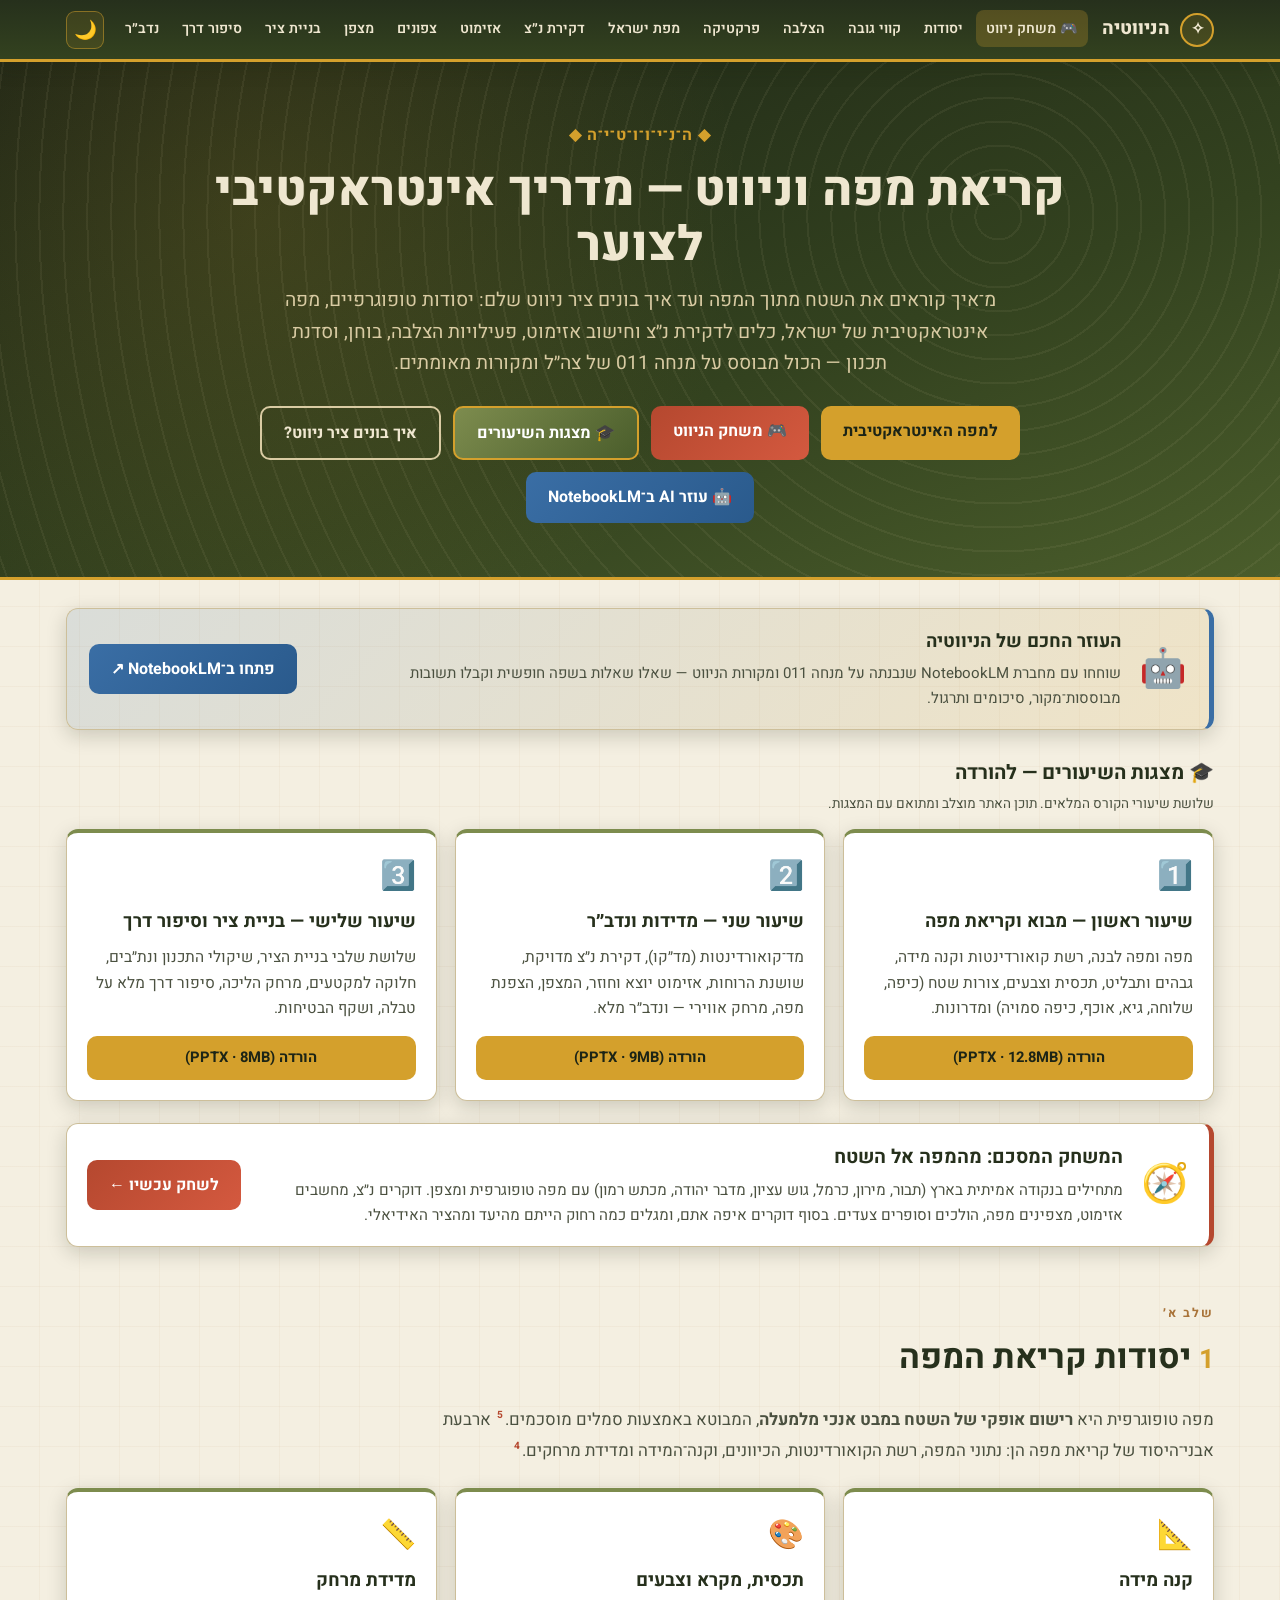
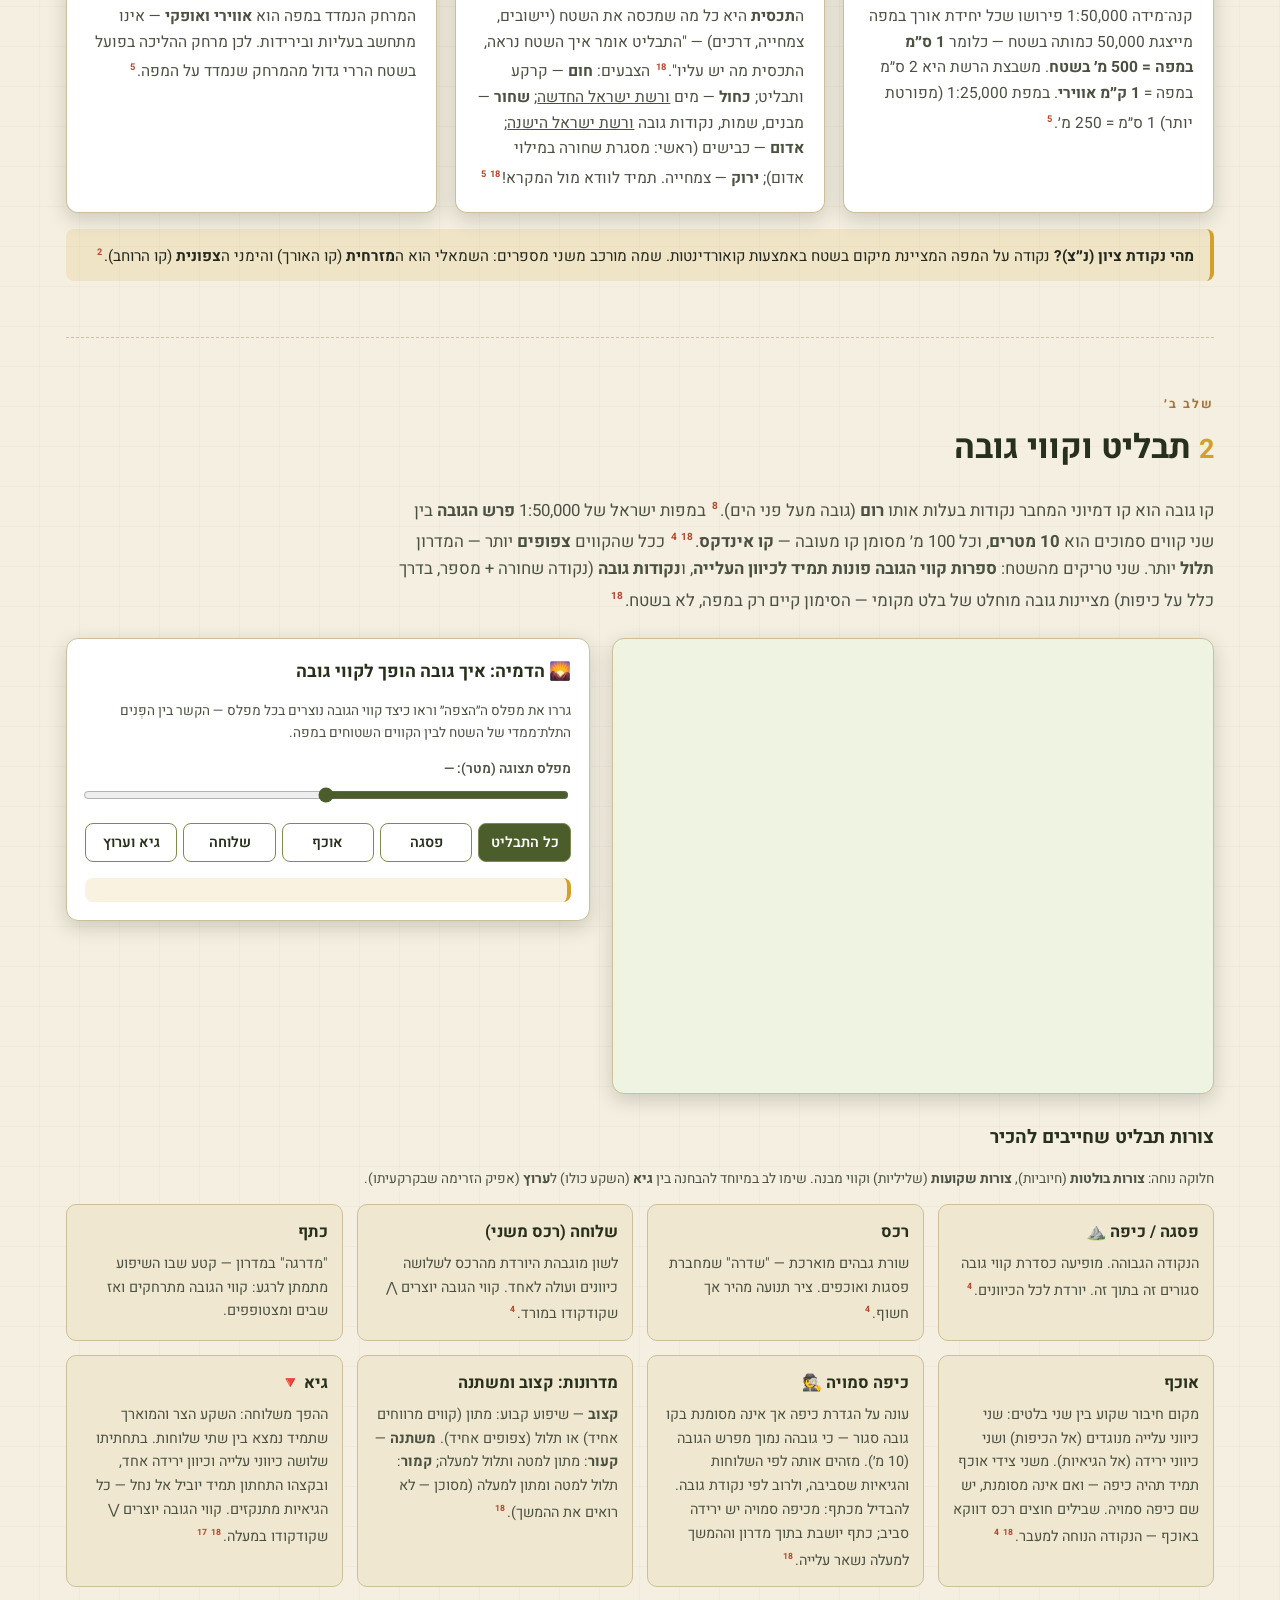
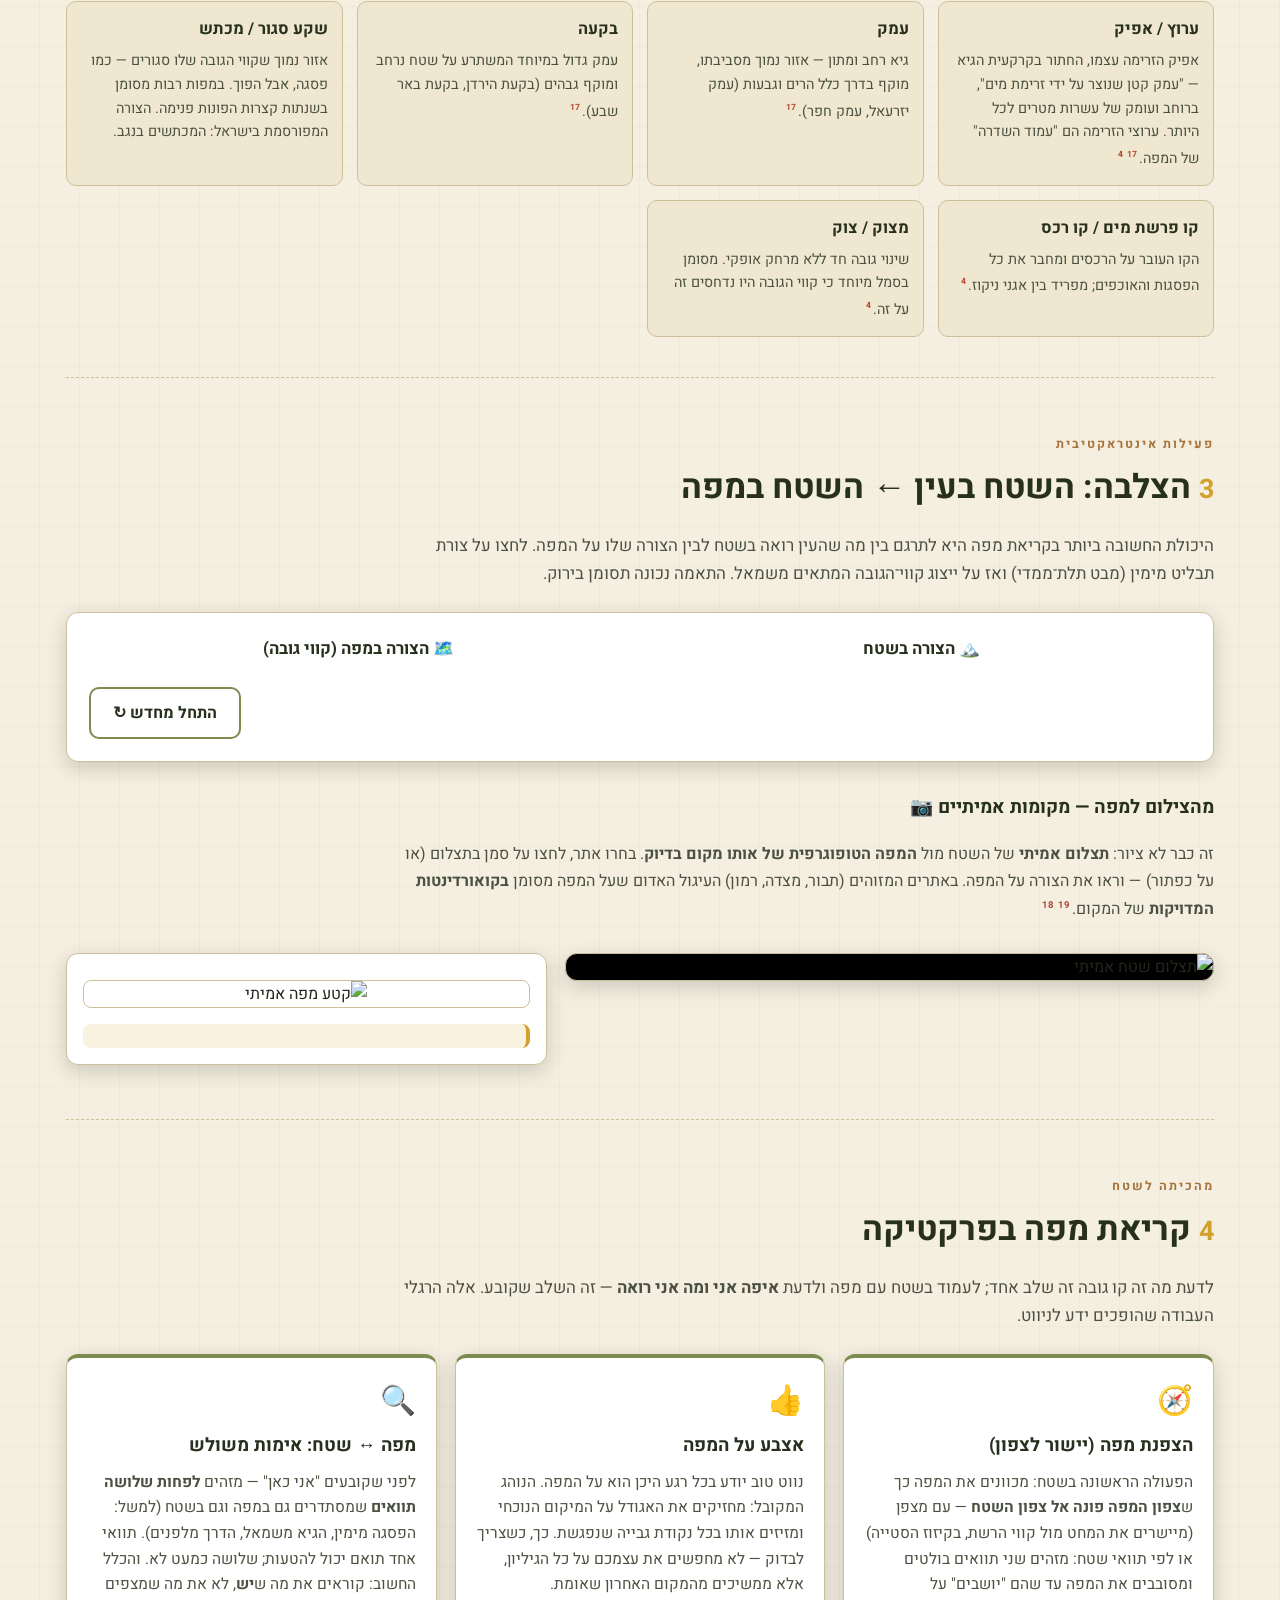
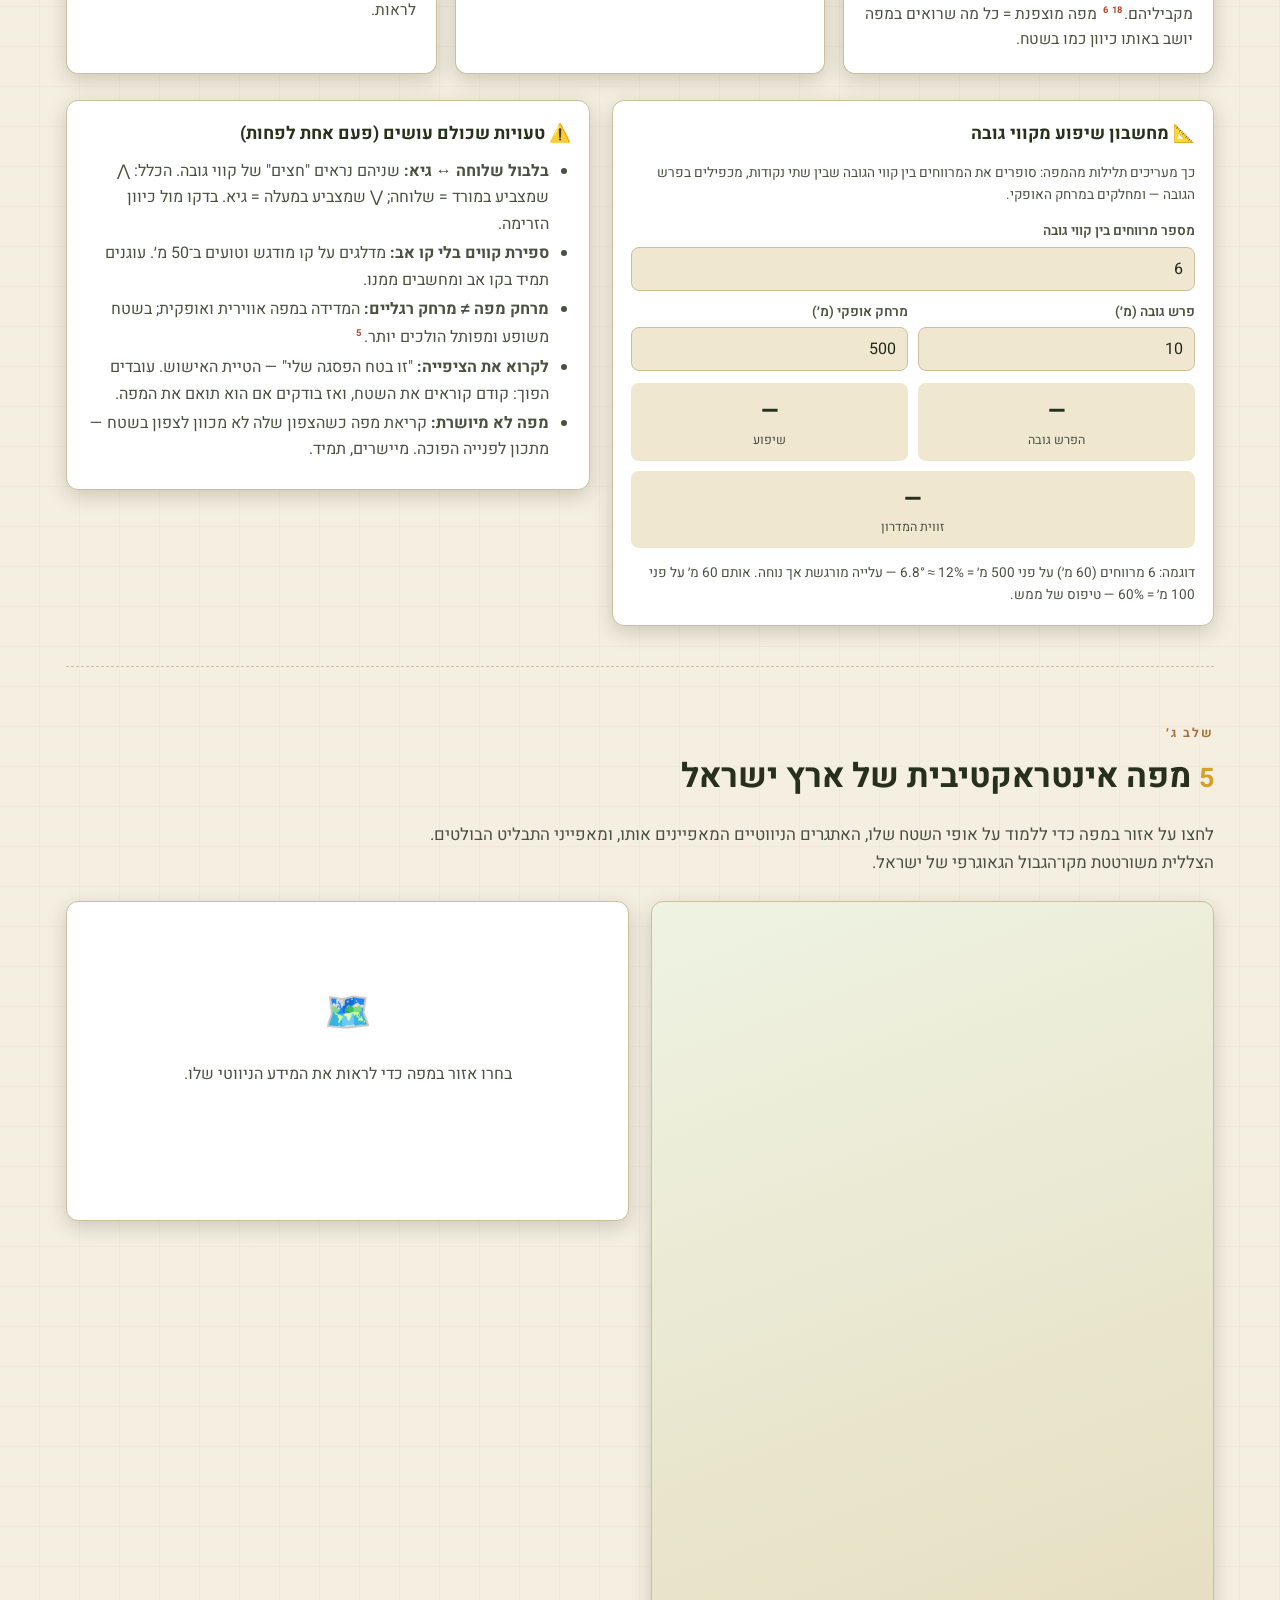
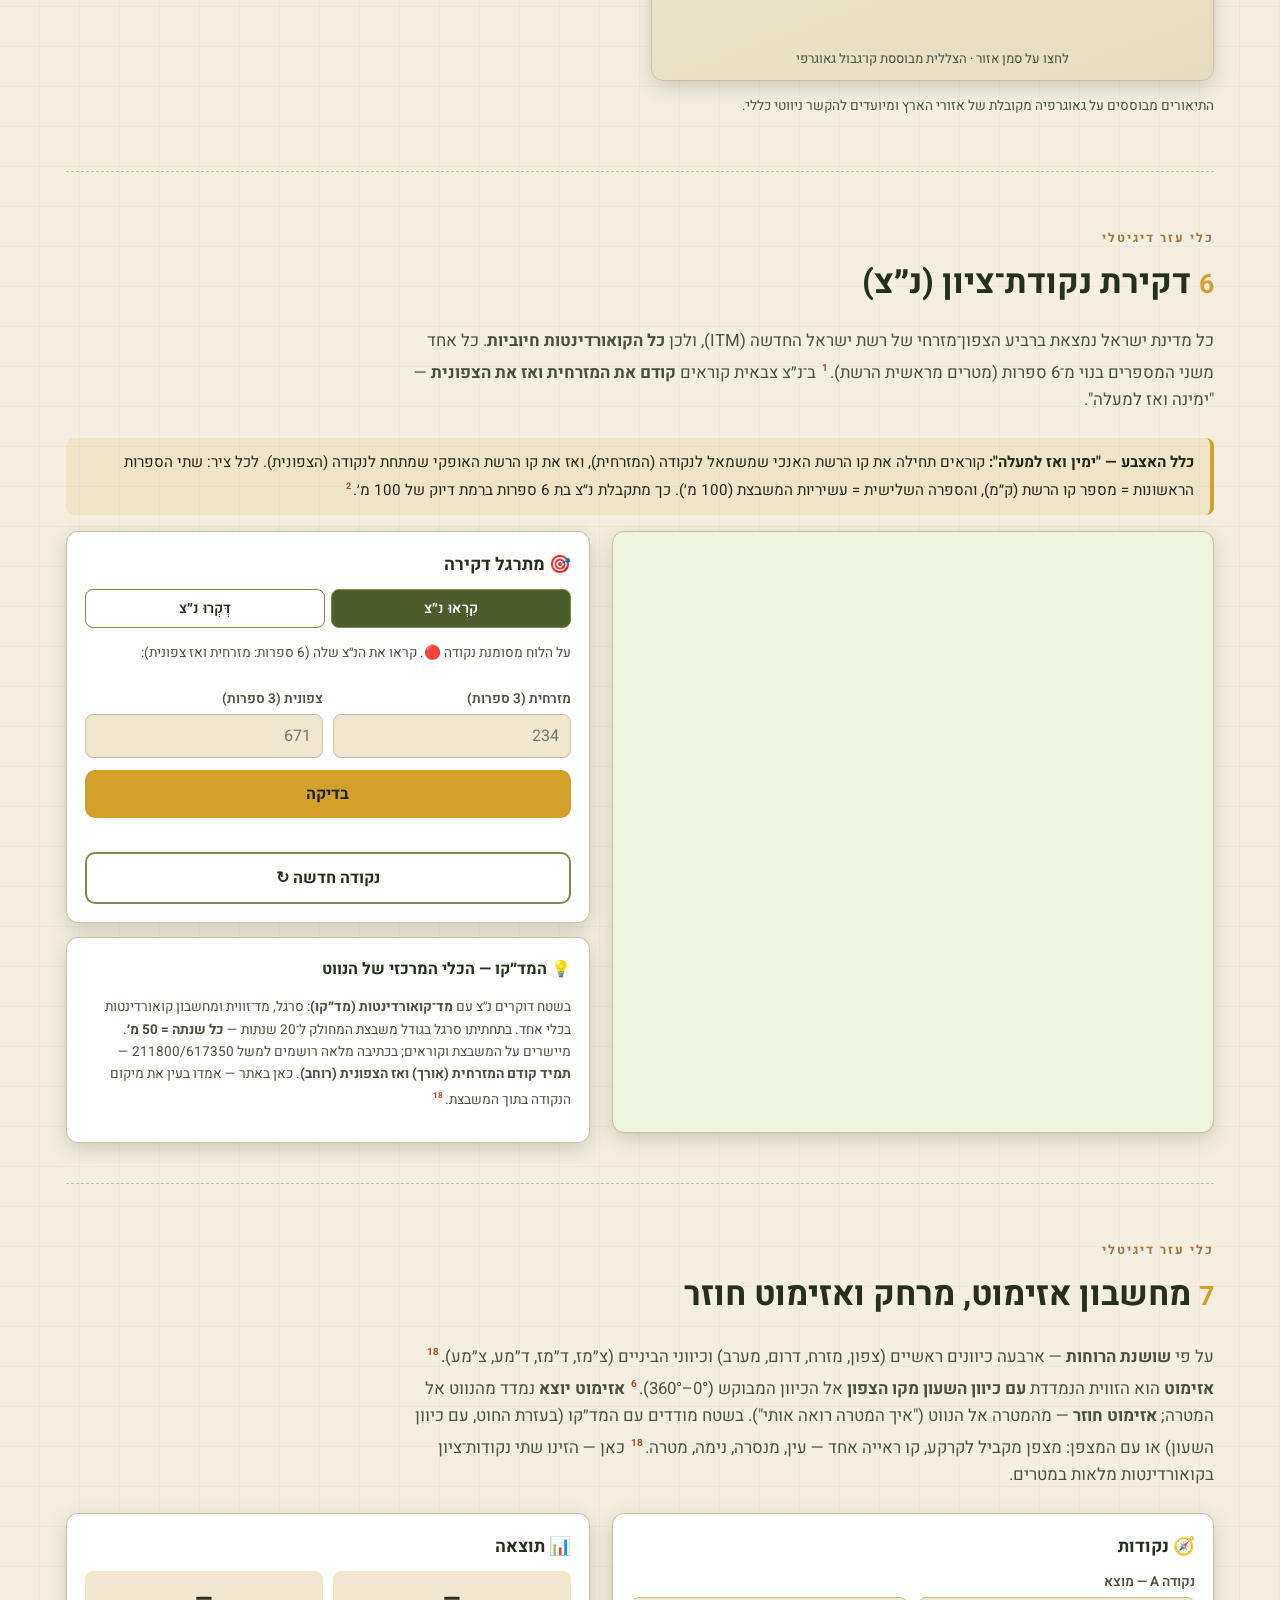
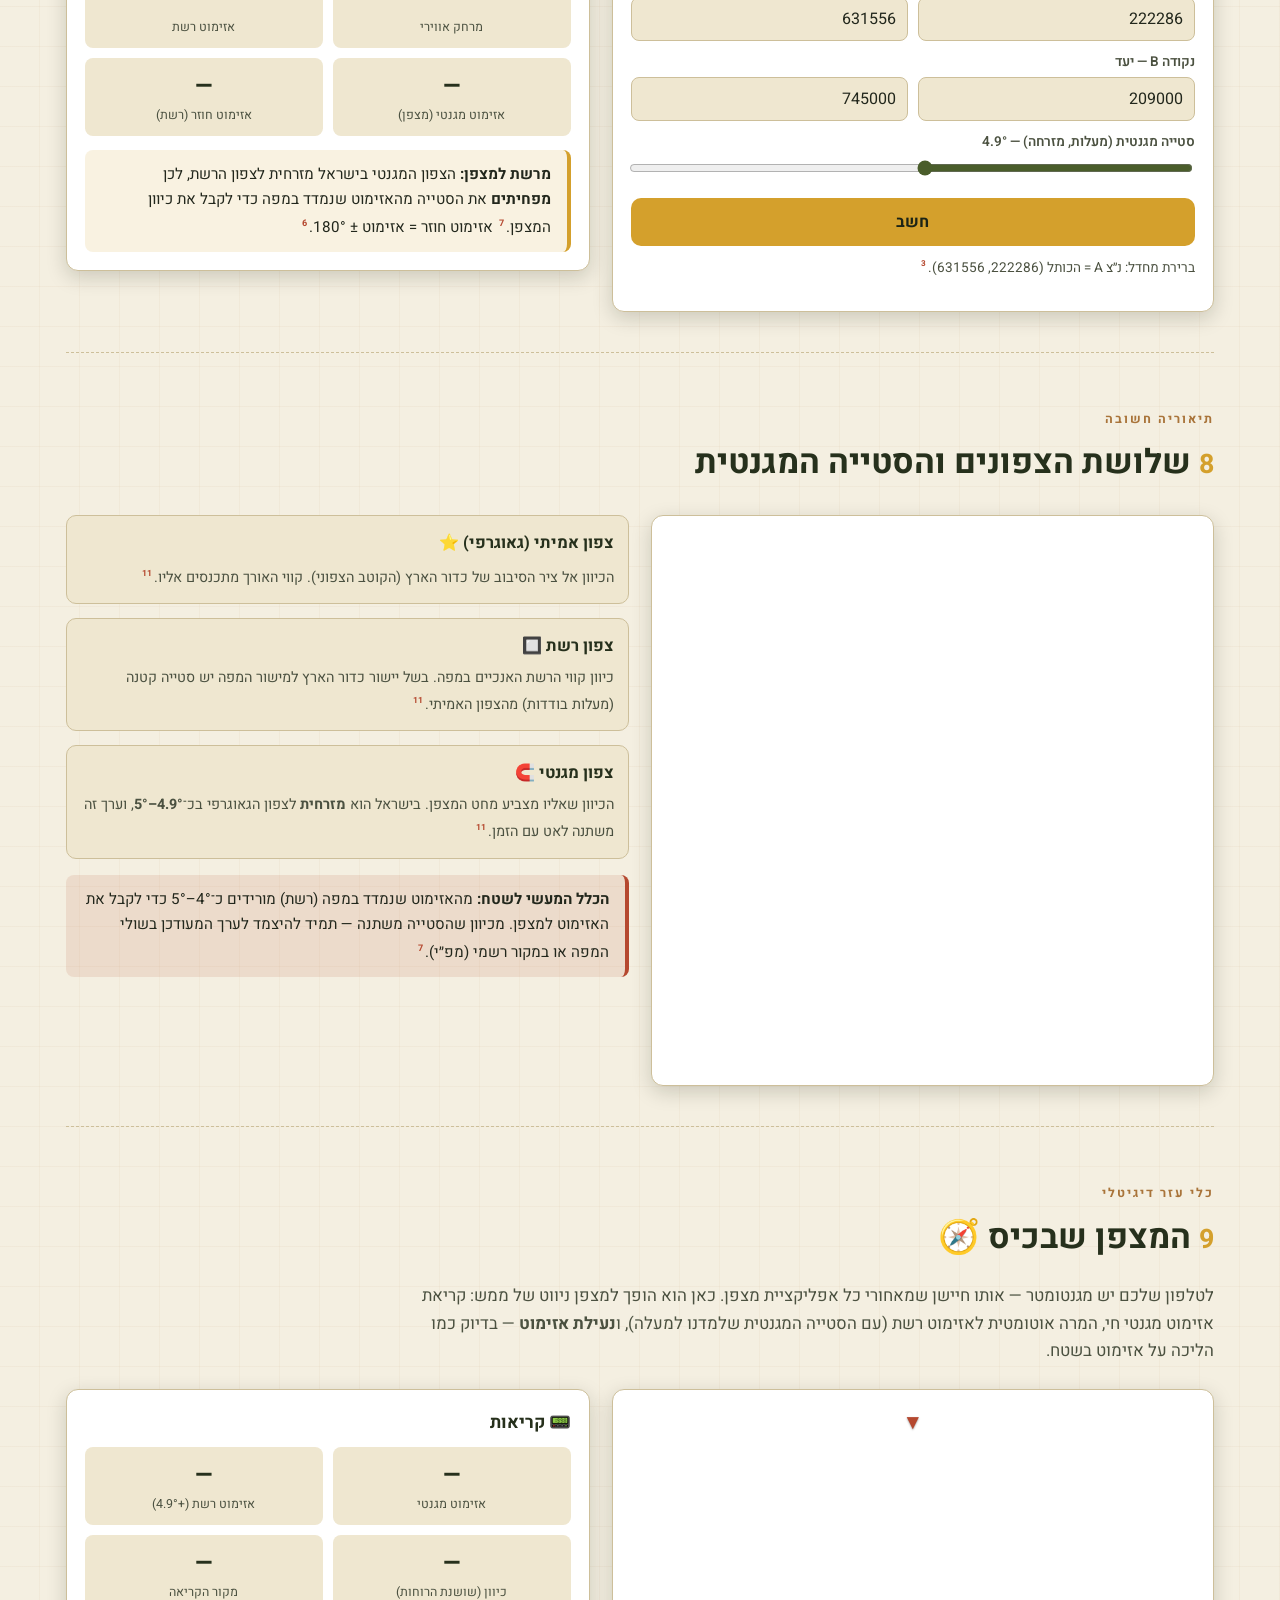
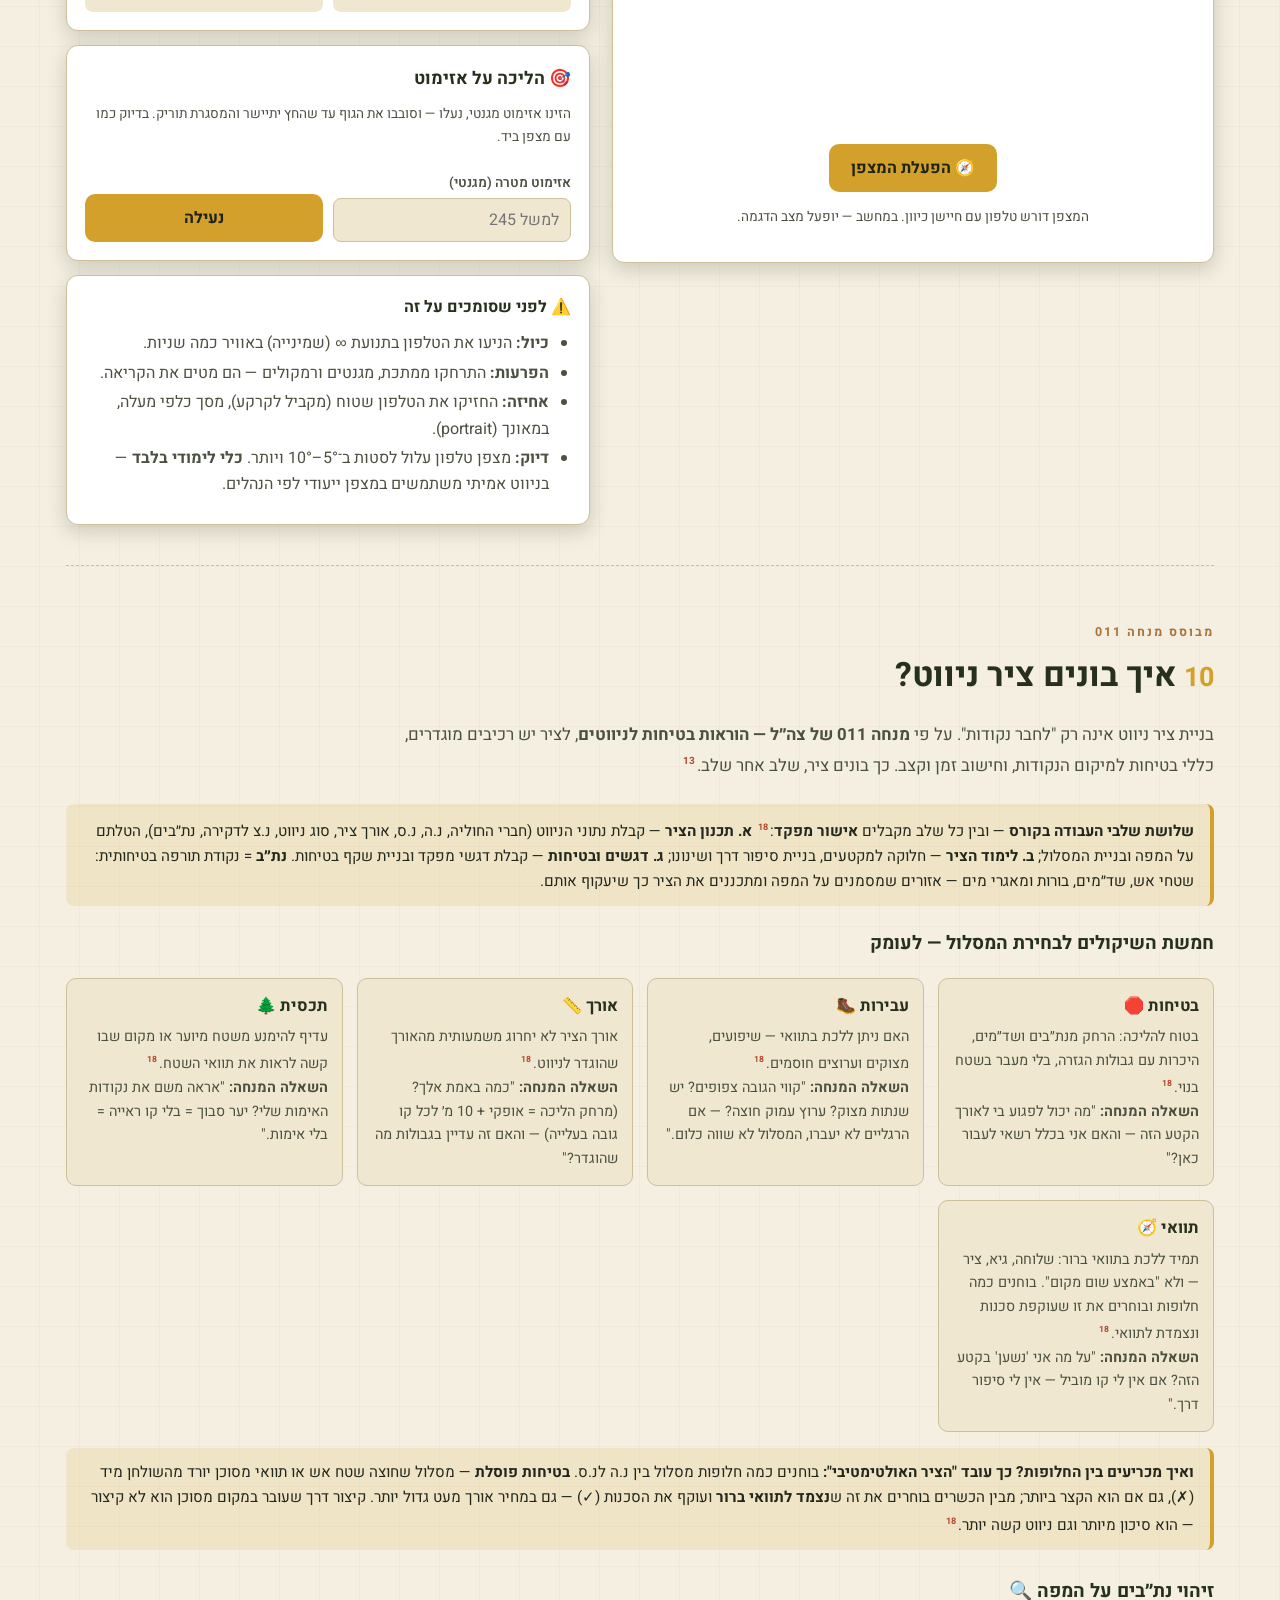
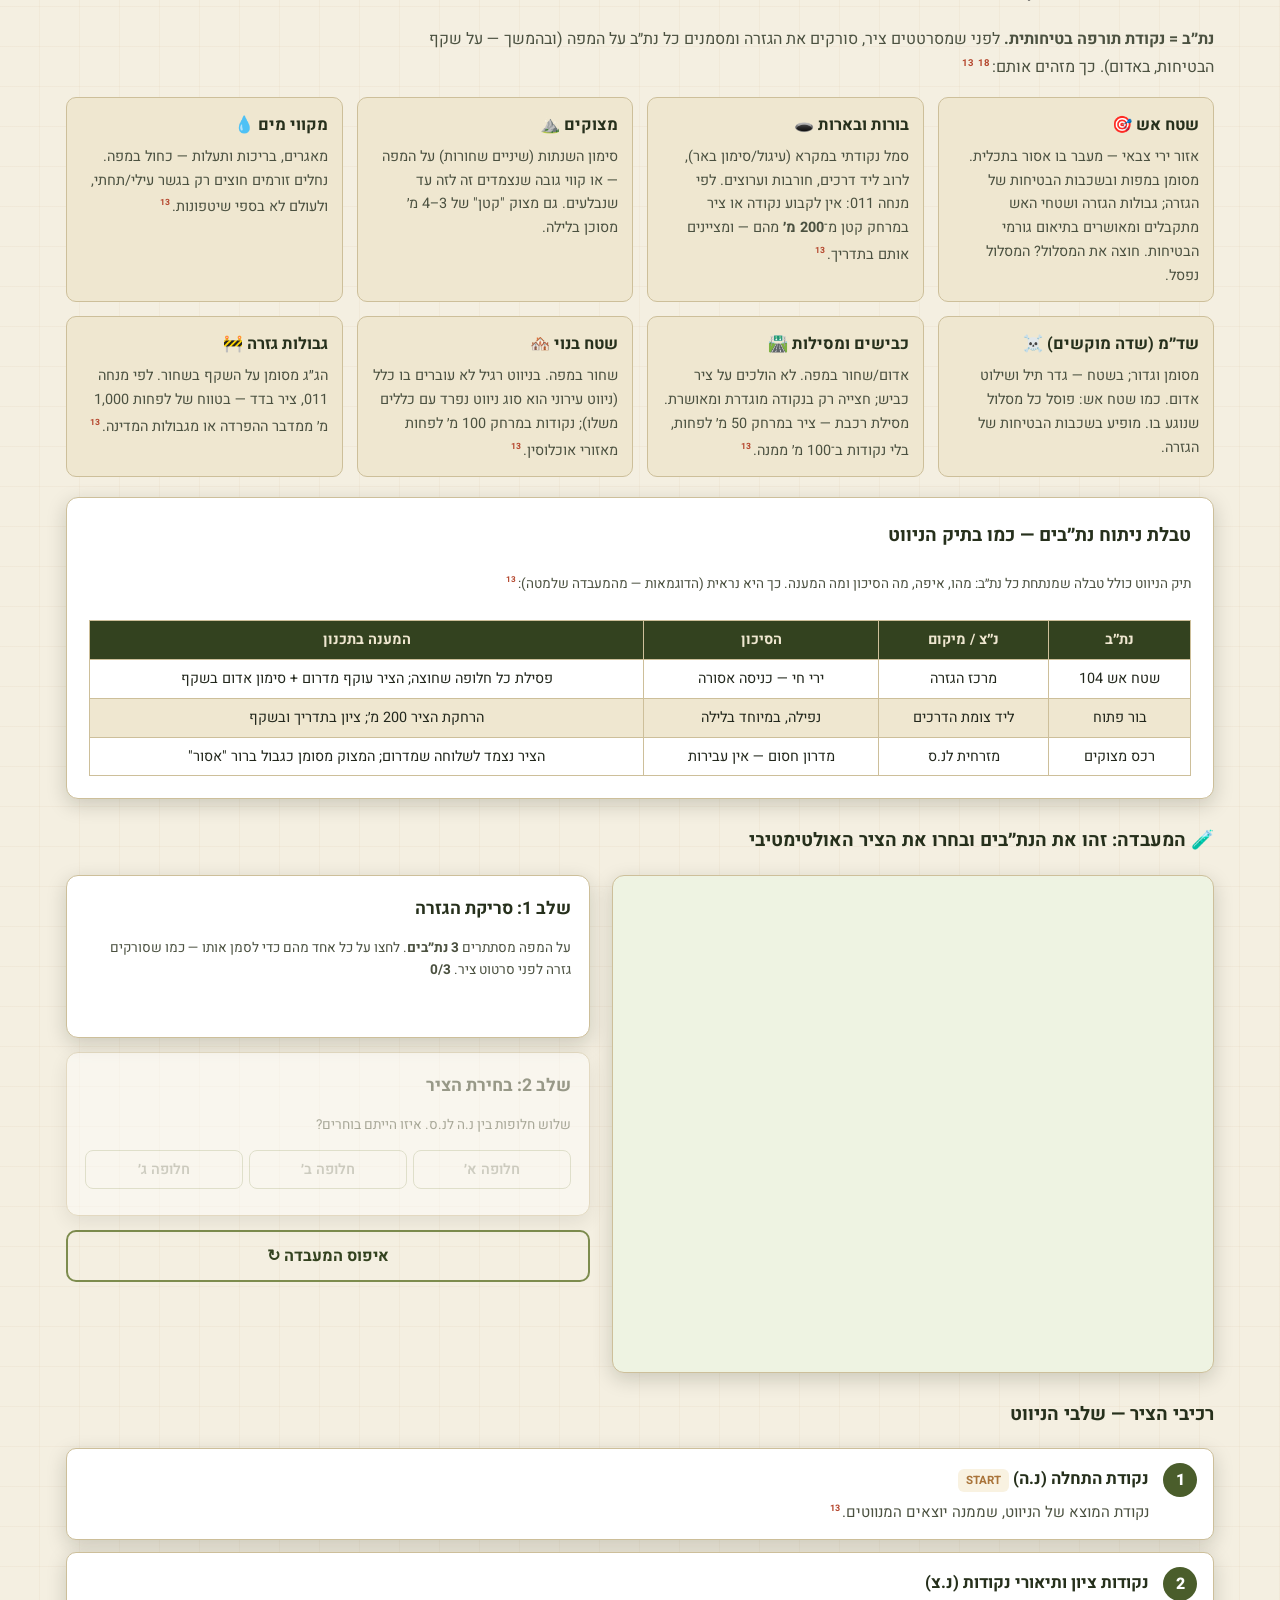
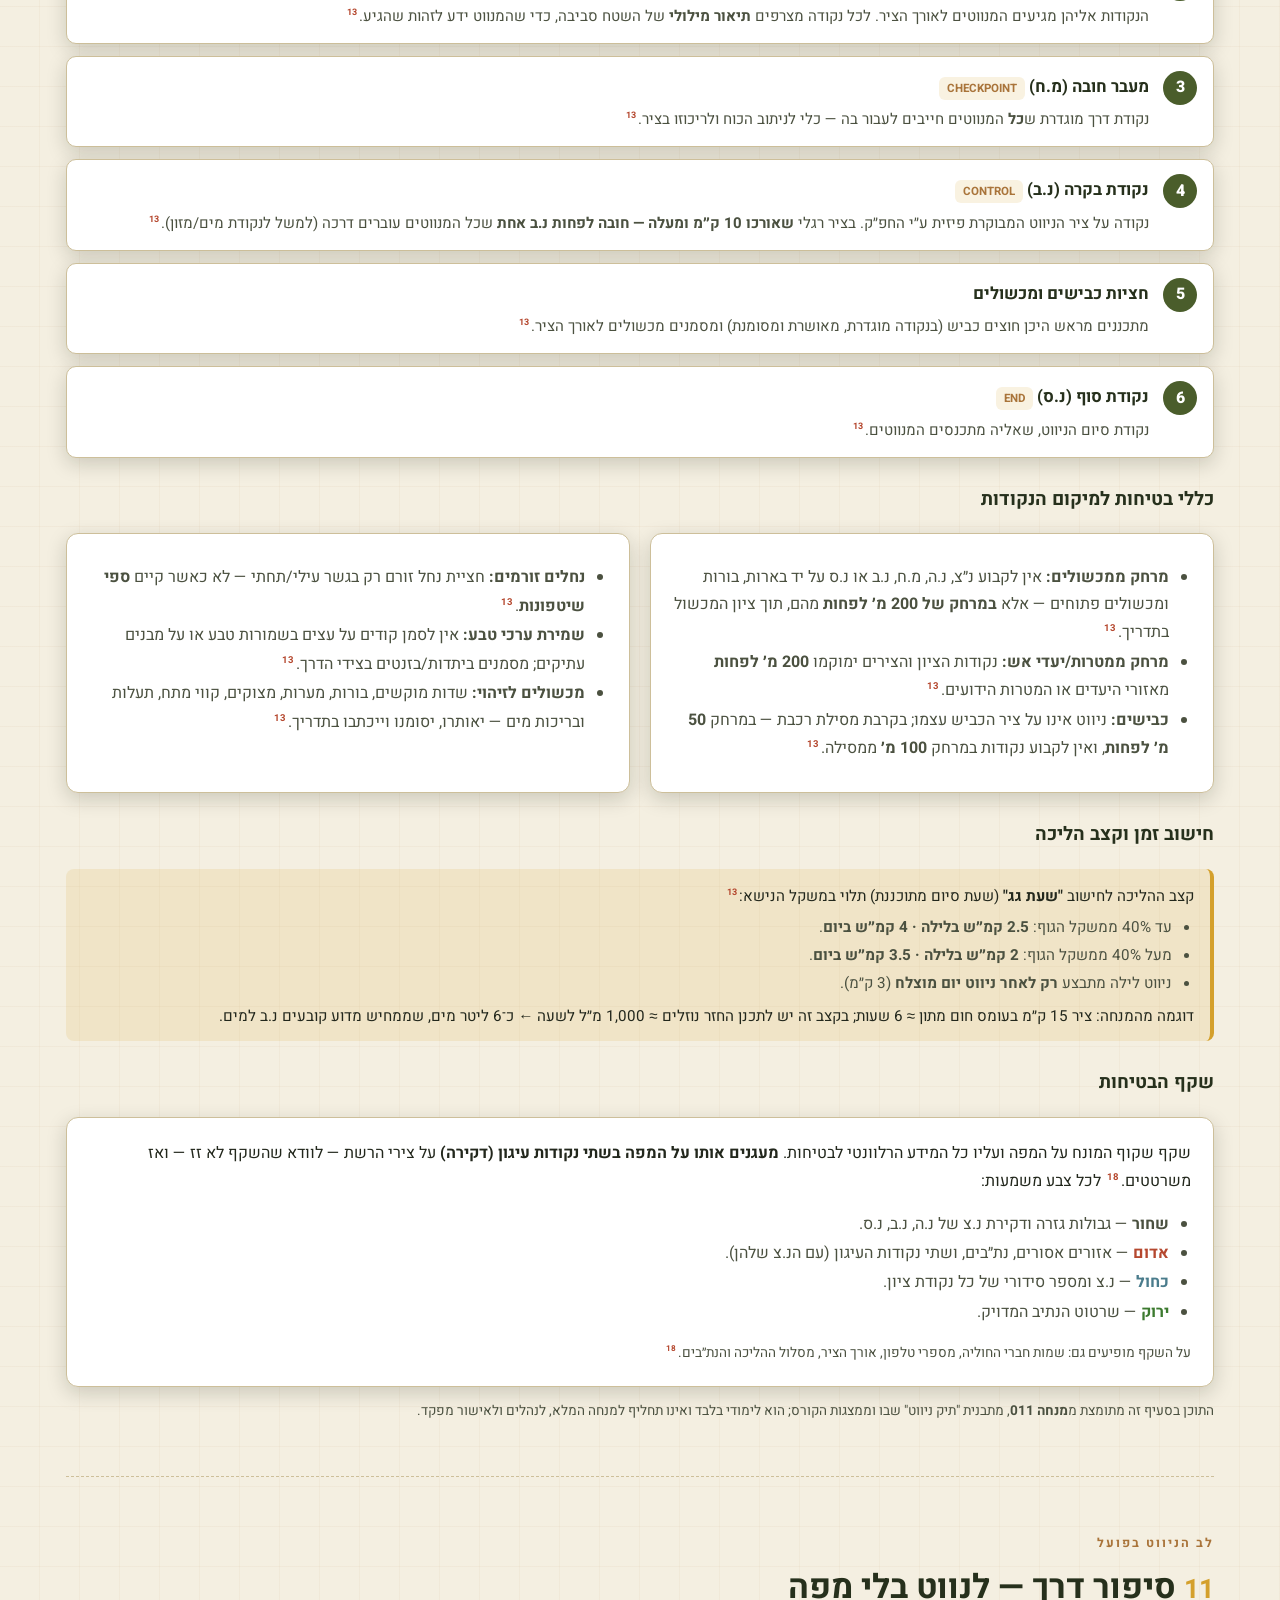
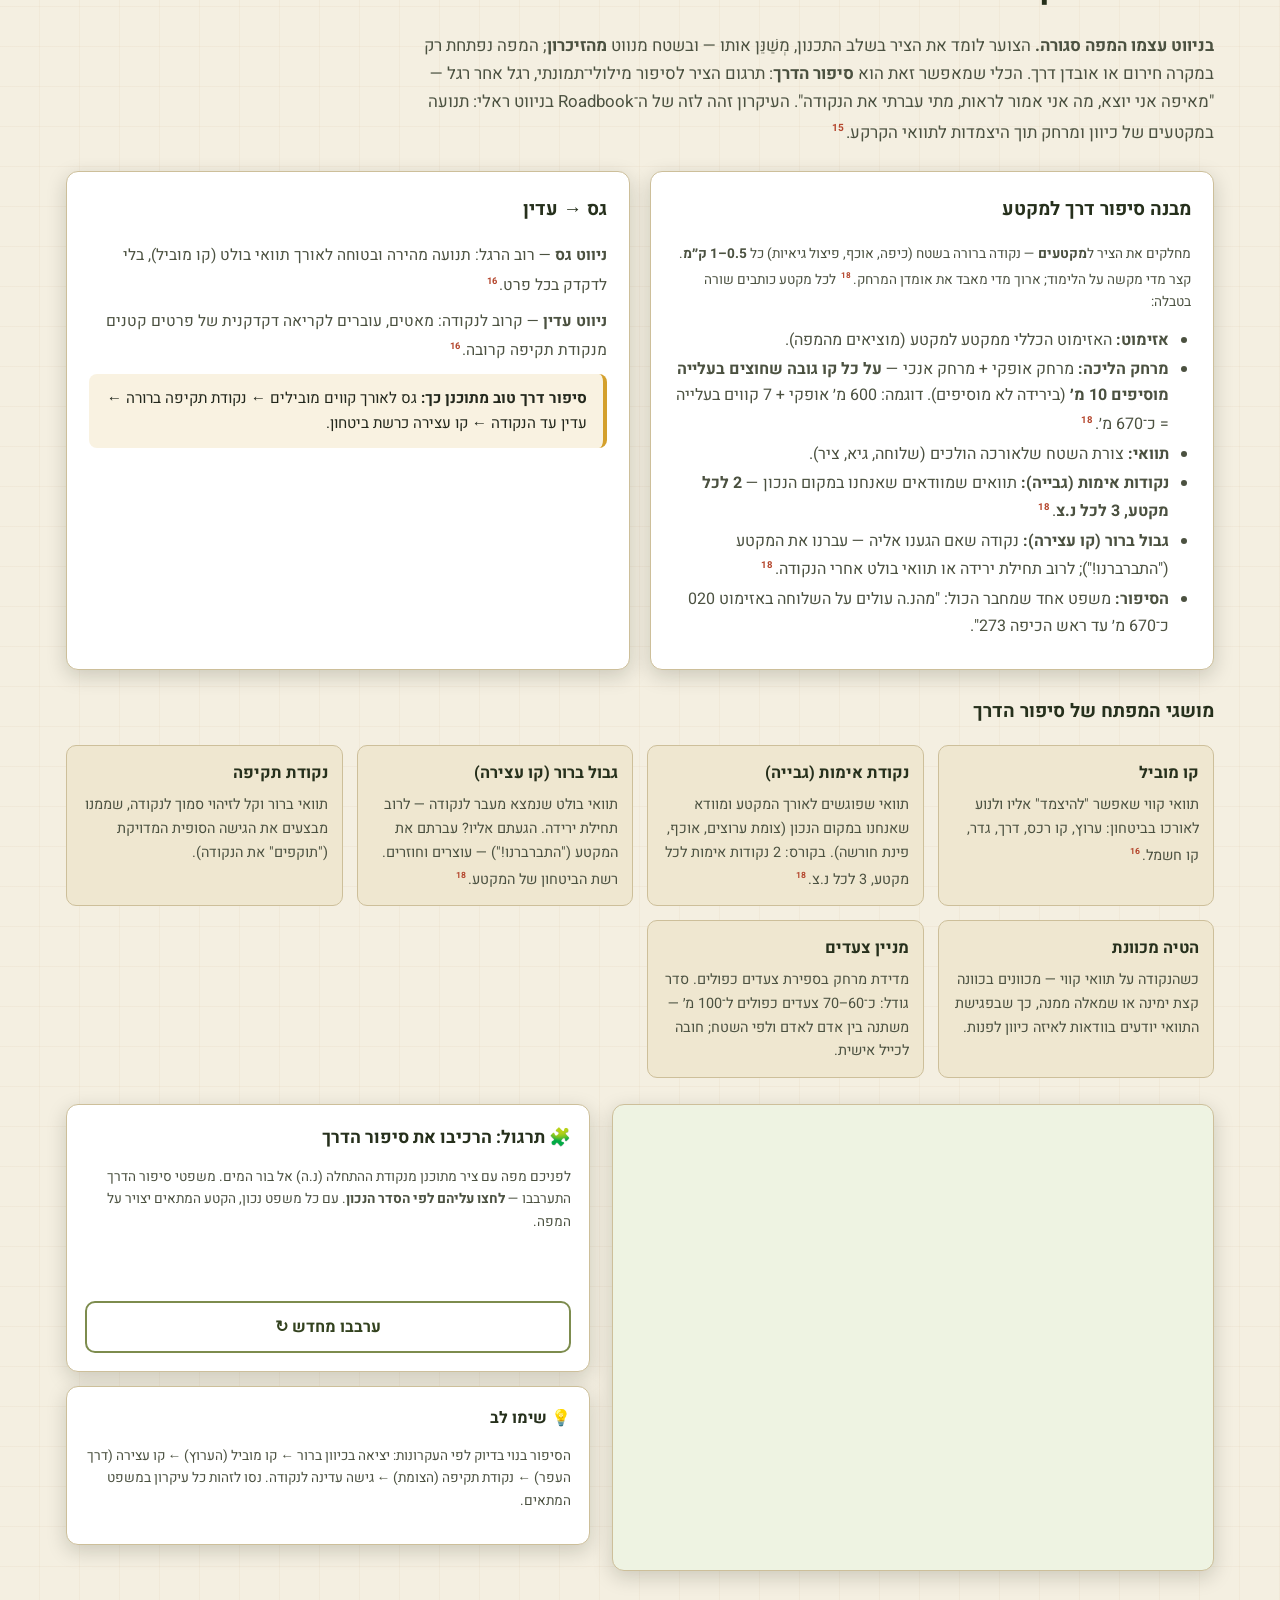
==== commit b8857424: "משחק הניווט המסכם: מהמפה אל השטח עמוד חדש game.html, עם קישור מהתפריט, מהפתיחה ומבאנר באתר: - 6 גזרו" ====
--- a/index.html
+++ b/index.html
@@ -22,6 +22,7 @@
   <div class="nav-wrap">
     <div class="brand"><span class="logo">✧</span><span>הניווטיה</span></div>
     <nav class="nav-links">
+      <a href="game.html" class="nav-game">🎮 משחק ניווט</a>
       <a href="#fundamentals">יסודות</a>
       <a href="#contours">קווי גובה</a>
       <a href="#match">הצלבה</a>
@@ -51,6 +52,7 @@
     <p class="sub">מ־איך קוראים את השטח מתוך המפה ועד איך בונים ציר ניווט שלם: יסודות טופוגרפיים, מפה אינטראקטיבית של ישראל, כלים לדקירת נ״צ וחישוב אזימוט, פעילויות הצלבה, בוחן, וסדנת תכנון — הכול מבוסס על מנחה 011 של צה״ל ומקורות מאומתים.</p>
     <div class="cta-row">
       <a class="btn" href="#map">למפה האינטראקטיבית</a>
+      <a class="btn game-cta" href="game.html">🎮 משחק הניווט</a>
       <a class="btn decks-cta" href="#decks">🎓 מצגות השיעורים</a>
       <a class="btn ghost" href="#route">איך בונים ציר ניווט?</a>
       <a class="btn nlm" href="https://notebooklm.google.com/notebook/dc447f04-66ca-4562-969d-5c3c92c9e361" target="_blank" rel="noopener">🤖 עוזר AI ב־NotebookLM</a>
@@ -94,6 +96,16 @@
         <a class="btn deck-btn" href="assets/decks/nivutim-lesson3.pptx" download="ניווטים - שיעור שלישי.pptx">הורדה (PPTX · ‎8MB)</a>
       </div>
     </div>
+  </div>
+
+  <!-- ============ GAME PROMO ============ -->
+  <div class="game-strip">
+    <div class="game-strip-ico">🧭</div>
+    <div class="game-strip-body">
+      <h3>המשחק המסכם: מהמפה אל השטח</h3>
+      <p>מתחילים בנקודה אמיתית בארץ (תבור, מירון, כרמל, גוש עציון, מדבר יהודה, מכתש רמון) עם מפה טופוגרפית ומצפן. דוקרים נ״צ, מחשבים אזימוט, מצפינים מפה, הולכים וסופרים צעדים. בסוף דוקרים איפה אתם, ומגלים כמה רחוק הייתם מהיעד ומהציר האידיאלי.</p>
+    </div>
+    <a class="btn game-cta" href="game.html">לשחק עכשיו ←</a>
   </div>
 
   <!-- ============ 1. FUNDAMENTALS ============ -->
--- a/css/style.css
+++ b/css/style.css
@@ -0,0 +1,533 @@
+/* ===================================================================
+   הניווטיה — אתר לימוד לקריאת מפה וניווט לצוערים
+   עיצוב: מוטיב טופוגרפי-צבאי · RTL · Light + Dark mode · רספונסיבי
+   =================================================================== */
+
+:root {
+  /* מותג / קבועים */
+  --olive-900: #1c2416;
+  --olive-800: #26301c;
+  --olive-700: #33421f;
+  --olive-600: #4a5d2b;
+  --khaki: #7d8c4e;
+  --sand: #d9cba3;
+  --sand-light: #efe7d0;
+  --contour: #a9743a;
+  --contour-light: #c99a63;
+  --water: #4a7c8c;
+  --water-light: #6fa9bb;
+  --danger: #b5482f;
+  --accent: #d4a02c;
+  --accent-soft: rgba(212,160,44,0.14);
+
+  /* טוקנים סמנטיים — ערכי אור (Light) */
+  --bg: #f4efe1;
+  --surface: #ffffff;
+  --surface-2: #efe7d0;
+  --text: #22271c;
+  --text-soft: #4b5140;
+  --border: #cdbf9a;
+  --heading: #26301c;
+  --grid-line: rgba(169,116,58,0.05);
+  --header-bg1: #26301c;
+  --header-bg2: #33421f;
+  --header-text: #efe7d0;
+
+  --radius: 12px;
+  --shadow: 0 6px 20px rgba(20, 26, 12, 0.18);
+  --font: "Heebo", "Assistant", -apple-system, "Segoe UI", Arial, sans-serif;
+}
+
+html[data-theme="dark"] {
+  --bg: #14180f;
+  --surface: #1e2416;
+  --surface-2: #262d1a;
+  --text: #e8e6d8;
+  --text-soft: #b0b39c;
+  --border: #3a4327;
+  --heading: #cdd8a8;
+  --grid-line: rgba(212,160,44,0.05);
+  --header-bg1: #10140c;
+  --header-bg2: #1c2416;
+  --header-text: #e8e6d8;
+  --sand-light: #2a3119;
+  --accent-soft: rgba(212,160,44,0.16);
+  --shadow: 0 6px 20px rgba(0,0,0,0.5);
+}
+
+* { box-sizing: border-box; }
+html { scroll-behavior: smooth; scroll-padding-top: 92px; }
+@media (prefers-reduced-motion: reduce) { html { scroll-behavior: auto; } }
+
+/* רשת ביטחון נגד גלישה רוחבית (פריסה שבורה במובייל/זום) */
+html, body { max-width: 100%; overflow-x: clip; }
+img, canvas, svg, video { max-width: 100%; }
+/* ילדי grid מסרבים להתכווץ מתחת לתוכן (min-width:auto) — משחרר, כדי ש-overflow פנימי יעבוד */
+.tool-layout > *, .map-layout > *, .grid-2 > *, .grid-3 > *, .real-layout > *,
+.decks-strip .grid-3 > *, .result-grid > * { min-width: 0; }
+@media (max-width: 900px) {
+  .tool-layout > *, .map-layout > *, .grid-2 > *, .grid-3 > *, .real-layout > * { grid-column: auto !important; }
+}
+
+body {
+  margin: 0;
+  font-family: var(--font);
+  color: var(--text);
+  background-color: var(--bg);
+  background-image:
+    repeating-linear-gradient(0deg, transparent 0 39px, var(--grid-line) 39px 40px),
+    repeating-linear-gradient(90deg, transparent 0 39px, var(--grid-line) 39px 40px);
+  line-height: 1.65;
+  direction: rtl;
+  transition: background-color 0.25s, color 0.25s;
+}
+
+/* ---------- Header / Nav ---------- */
+.site-header {
+  position: sticky; top: 0; z-index: 50;
+  background: linear-gradient(180deg, var(--header-bg1), var(--header-bg2));
+  color: var(--header-text);
+  box-shadow: var(--shadow);
+  border-bottom: 3px solid var(--accent);
+}
+.nav-wrap {
+  max-width: 1180px; margin: 0 auto;
+  display: flex; align-items: center; gap: 14px;
+  padding: 10px 16px;
+}
+.brand {
+  display: flex; align-items: center; gap: 10px;
+  font-weight: 800; font-size: 1.15rem; white-space: nowrap;
+}
+.brand .logo {
+  width: 34px; height: 34px; border: 2px solid var(--accent);
+  border-radius: 50%; display: grid; place-items: center;
+  font-size: 1rem; background: var(--accent-soft);
+}
+.nav-links {
+  display: flex; gap: 3px; margin-inline-start: auto;
+  overflow-x: auto; scrollbar-width: thin; -webkit-overflow-scrolling: touch;
+  padding-bottom: 2px;
+}
+.nav-links a {
+  color: var(--header-text); text-decoration: none;
+  padding: 7px 10px; border-radius: 8px; white-space: nowrap;
+  font-size: 0.88rem; font-weight: 600; transition: background 0.15s;
+}
+.nav-links a:hover { background: rgba(212,160,44,0.22); }
+.theme-toggle {
+  flex-shrink: 0; margin-inline-start: 6px;
+  width: 38px; height: 38px; border-radius: 9px; cursor: pointer;
+  border: 1px solid rgba(212,160,44,0.5); background: rgba(212,160,44,0.12);
+  color: var(--header-text); font-size: 1.15rem; display: grid; place-items: center;
+  transition: background 0.15s;
+}
+.theme-toggle:hover { background: rgba(212,160,44,0.28); }
+
+/* ---------- Hero ---------- */
+.hero {
+  position: relative; color: #efe7d0;
+  background:
+    radial-gradient(circle at 20% 30%, rgba(212,160,44,0.14), transparent 45%),
+    linear-gradient(160deg, var(--olive-900), var(--olive-700) 60%, var(--olive-600));
+  overflow: hidden; border-bottom: 3px solid var(--accent);
+}
+.hero::before {
+  content: ""; position: absolute; inset: 0;
+  background-image: repeating-radial-gradient(circle at 78% 30%, transparent 0 22px, rgba(217,203,163,0.07) 22px 24px);
+  pointer-events: none;
+}
+.hero-inner { position: relative; max-width: 1000px; margin: 0 auto; padding: 60px 22px 54px; text-align: center; }
+.hero h1 { font-size: clamp(1.8rem, 4.5vw, 3rem); margin: 0 0 12px; font-weight: 800; line-height: 1.15; }
+.hero .tagline { font-size: 1rem; color: var(--accent); font-weight: 700; letter-spacing: 1px; margin: 0 0 14px; }
+.hero p.sub { font-size: clamp(1rem, 2.2vw, 1.2rem); max-width: 720px; margin: 0 auto 26px; color: var(--sand); }
+.hero .cta-row { display: flex; gap: 12px; justify-content: center; flex-wrap: wrap; }
+
+.btn {
+  display: inline-block; background: var(--accent); color: var(--olive-900);
+  font-weight: 700; text-decoration: none; padding: 12px 22px; border-radius: 10px;
+  border: none; cursor: pointer; font-family: inherit; font-size: 1rem;
+  transition: transform 0.1s, box-shadow 0.15s; text-align: center;
+}
+.btn:hover { transform: translateY(-2px); box-shadow: 0 6px 16px rgba(0,0,0,0.25); }
+.btn.ghost { background: transparent; color: #efe7d0; border: 2px solid var(--sand); }
+
+/* כפתור NotebookLM */
+.btn.nlm {
+  background: linear-gradient(135deg, #3a6ea5, #2a5a8c);
+  color: #fff; display: inline-flex; align-items: center; gap: 8px; justify-content: center;
+}
+.btn.nlm:hover { box-shadow: 0 6px 18px rgba(42,90,140,0.45); }
+
+/* באנר NotebookLM */
+.nlm-banner {
+  display: flex; align-items: center; gap: 18px; flex-wrap: wrap;
+  background: linear-gradient(135deg, rgba(58,110,165,0.14), var(--accent-soft));
+  border: 1px solid var(--border); border-inline-start: 5px solid #3a6ea5;
+  border-radius: var(--radius); padding: 18px 22px; margin: 28px 0 0; box-shadow: var(--shadow);
+}
+.nlm-banner .nlm-ico { font-size: 2.4rem; line-height: 1; }
+.nlm-banner .nlm-body { flex: 1; min-width: 220px; }
+.nlm-banner h3 { margin: 0 0 4px; color: var(--heading); font-size: 1.15rem; }
+.nlm-banner p { margin: 0; color: var(--text-soft); font-size: 0.94rem; }
+.nlm-banner .btn { white-space: nowrap; }
+@media (max-width: 560px) { .nlm-banner { flex-direction: column; text-align: center; } .nlm-banner .btn { width: 100%; } }
+
+/* ---------- מצגות הקורס ---------- */
+.btn.decks-cta {
+  background: linear-gradient(135deg, #7d8c4e, #4a5d2b);
+  color: #fff; border: 2px solid var(--accent);
+}
+.btn.decks-cta:hover { box-shadow: 0 6px 18px rgba(74,93,43,0.5); }
+.decks-strip { margin: 26px 0 0; }
+.decks-strip > h3 { margin: 0 0 4px; color: var(--heading); font-size: 1.25rem; }
+.decks-strip > p { margin: 0 0 14px; }
+.deck-card { display: flex; flex-direction: column; }
+.deck-card p { flex: 1; }
+.deck-btn { margin-top: 14px; font-size: 0.92rem; padding: 10px 14px; }
+
+/* ---------- Sections ---------- */
+main { max-width: 1180px; margin: 0 auto; padding: 0 16px; }
+.section { padding: 52px 0 40px; border-bottom: 1px dashed var(--border); }
+.section:last-child { border-bottom: none; }
+.section-head { margin-bottom: 24px; }
+.section-head .kicker {
+  display: inline-block; font-size: 0.78rem; font-weight: 700; letter-spacing: 2px;
+  color: var(--contour); text-transform: uppercase; margin-bottom: 6px;
+}
+.section h2 { font-size: clamp(1.4rem, 3.2vw, 2.1rem); margin: 0 0 8px; color: var(--heading); }
+.section h2 .num { color: var(--accent); font-size: 0.8em; margin-inline-end: 8px; }
+.lead { font-size: 1.05rem; color: var(--text-soft); max-width: 820px; }
+
+.card {
+  background: var(--surface); border: 1px solid var(--border);
+  border-radius: var(--radius); padding: 22px; box-shadow: var(--shadow);
+}
+.grid-2 { display: grid; grid-template-columns: 1fr 1fr; gap: 20px; }
+.grid-3 { display: grid; grid-template-columns: repeat(3, 1fr); gap: 18px; }
+@media (max-width: 820px) { .grid-2, .grid-3 { grid-template-columns: 1fr; } }
+
+.feature {
+  background: var(--surface); border: 1px solid var(--border); border-top: 4px solid var(--khaki);
+  border-radius: var(--radius); padding: 20px; box-shadow: var(--shadow);
+}
+.feature h3 { margin: 6px 0 8px; color: var(--heading); font-size: 1.15rem; }
+.feature .ico { font-size: 1.8rem; }
+.feature p { margin: 0; color: var(--text-soft); font-size: 0.97rem; }
+
+.pill {
+  display: inline-block; background: var(--olive-600); color: #efe7d0;
+  font-size: 0.75rem; font-weight: 700; padding: 3px 10px; border-radius: 999px; margin-inline-start: 6px;
+}
+.note {
+  background: var(--accent-soft); border-inline-start: 4px solid var(--accent);
+  padding: 12px 16px; border-radius: 8px; margin: 16px 0; font-size: 0.95rem; color: var(--text);
+}
+.note.warn { background: rgba(181,72,47,0.12); border-color: var(--danger); }
+
+.cite { font-size: 0.8rem; color: var(--contour); text-decoration: none; border-bottom: 1px dotted var(--contour); }
+.cite:hover { color: var(--danger); }
+sup.ref a { color: var(--danger); font-weight: 700; text-decoration: none; font-size: 0.72em; padding: 0 2px; }
+
+/* ---------- Terms ---------- */
+.terms { display: grid; grid-template-columns: repeat(auto-fill, minmax(220px,1fr)); gap: 14px; }
+.term { background: var(--surface-2); border: 1px solid var(--border); border-radius: 10px; padding: 14px; }
+.term h4 { margin: 0 0 6px; color: var(--heading); font-size: 1.02rem; }
+.term p { margin: 0; font-size: 0.9rem; color: var(--text-soft); }
+
+/* ---------- Steps (build a route) ---------- */
+.steps { display: grid; gap: 12px; margin-top: 8px; }
+.step {
+  display: flex; gap: 14px; align-items: flex-start;
+  background: var(--surface); border: 1px solid var(--border); border-radius: 10px; padding: 14px 16px; box-shadow: var(--shadow);
+}
+.step .n {
+  flex-shrink: 0; width: 34px; height: 34px; border-radius: 50%;
+  background: var(--olive-600); color: #fff; font-weight: 800; display: grid; place-items: center;
+}
+.step h4 { margin: 2px 0 4px; color: var(--heading); font-size: 1.05rem; }
+.step p { margin: 0; font-size: 0.94rem; color: var(--text-soft); }
+.chip {
+  display: inline-block; font-size: 0.72rem; font-weight: 700; padding: 2px 8px; border-radius: 6px;
+  background: var(--accent-soft); color: var(--contour); margin-inline-end: 4px;
+}
+
+/* ---------- Interactive Map ---------- */
+.map-layout { display: grid; grid-template-columns: 1fr 1fr; gap: 22px; align-items: start; }
+@media (max-width: 900px) { .map-layout { grid-template-columns: 1fr; } }
+.map-frame {
+  background: linear-gradient(160deg, #eef3e2, #e6ddc0);
+  border: 1px solid var(--border); border-radius: var(--radius);
+  padding: 10px; box-shadow: var(--shadow); display: flex; flex-direction: column;
+}
+html[data-theme="dark"] .map-frame { background: linear-gradient(160deg, #26301c, #1a2113); }
+#israel-map { width: 100%; max-width: 270px; height: auto; display: block; margin: 0 auto; }
+#israel-map .region { cursor: pointer; transition: filter 0.15s, opacity 0.15s; }
+#israel-map .region:hover { filter: brightness(1.12); }
+#israel-map .region.active circle:first-of-type { stroke: var(--accent); stroke-width: 3.5; }
+#israel-map .region circle { stroke: #fff; stroke-width: 1.2; }
+#israel-map .rlabel {
+  font-size: 10px; fill: #22271c; font-weight: 800; pointer-events: none; text-anchor: middle;
+  paint-order: stroke; stroke: #f4efe1; stroke-width: 2.6px; stroke-linejoin: round;
+}
+html[data-theme="dark"] .map-frame .rlabel { fill: #12160e; stroke: #e9e0c4; }
+.map-frame .cap { text-align: center; font-size: 0.82rem; color: var(--text-soft); margin: 8px 0 0; }
+html[data-theme="dark"] .map-frame .cap { color: #b9c19a; }
+
+.region-info {
+  background: var(--surface); border: 1px solid var(--border); border-radius: var(--radius);
+  padding: 20px; box-shadow: var(--shadow); min-height: 320px;
+}
+.region-info h3 { margin: 0 0 4px; color: var(--heading); font-size: 1.35rem; }
+.region-info .badge-row { margin: 8px 0 14px; }
+.region-info dt { font-weight: 700; color: var(--contour); margin-top: 12px; font-size: 0.9rem; }
+.region-info dd { margin: 2px 0 0; font-size: 0.96rem; color: var(--text-soft); }
+.region-info .placeholder { color: var(--text-soft); text-align: center; padding-top: 60px; }
+
+/* ---------- Tools ---------- */
+.tool-layout { display: grid; grid-template-columns: 1.15fr 1fr; gap: 22px; align-items: start; }
+@media (max-width: 900px) { .tool-layout { grid-template-columns: 1fr; } }
+.canvas-wrap {
+  background: #eef3e2; border: 1px solid var(--border); border-radius: var(--radius);
+  padding: 8px; box-shadow: var(--shadow);
+}
+html[data-theme="dark"] .canvas-wrap { background: #222a16; }
+.canvas-wrap canvas { width: 100%; height: auto; display: block; border-radius: 6px; cursor: crosshair; touch-action: none; }
+.controls { display: flex; flex-direction: column; gap: 14px; }
+.control-card {
+  background: var(--surface); border: 1px solid var(--border); border-radius: var(--radius);
+  padding: 18px; box-shadow: var(--shadow);
+}
+.control-card h3 { margin: 0 0 10px; color: var(--heading); font-size: 1.1rem; }
+label.fld { display: block; font-size: 0.85rem; font-weight: 600; color: var(--text-soft); margin: 10px 0 4px; }
+input[type="number"], input[type="text"], select {
+  width: 100%; padding: 9px 11px; border: 1px solid var(--border); border-radius: 8px;
+  font-family: inherit; font-size: 1rem; background: var(--surface-2); color: var(--text);
+}
+input[type="range"] { width: 100%; accent-color: var(--olive-600); }
+.row { display: flex; gap: 10px; }
+.row > * { flex: 1; }
+.seg { display: flex; gap: 6px; margin-bottom: 8px; flex-wrap: wrap; }
+.seg button {
+  flex: 1; min-width: 70px; padding: 8px; border: 1px solid var(--khaki);
+  background: var(--surface); color: var(--heading); border-radius: 8px; cursor: pointer;
+  font-family: inherit; font-weight: 600; font-size: 0.9rem;
+}
+.seg button.on { background: var(--olive-600); color: #fff; }
+.seg button:disabled { opacity: 0.45; cursor: not-allowed; }
+
+.result-grid { display: grid; grid-template-columns: 1fr 1fr; gap: 10px; margin-top: 8px; }
+.result { background: var(--surface-2); border-radius: 8px; padding: 10px 12px; text-align: center; }
+.result .val { font-size: 1.4rem; font-weight: 800; color: var(--heading); font-variant-numeric: tabular-nums; }
+.result .lbl { font-size: 0.78rem; color: var(--text-soft); }
+
+.feedback { margin-top: 10px; font-weight: 700; min-height: 24px; }
+.feedback.ok { color: #4e9a3a; }
+.feedback.bad { color: var(--danger); }
+
+/* ---------- Nav card table ---------- */
+.table-scroll { overflow-x: auto; }
+.navcard { width: 100%; border-collapse: collapse; margin-top: 12px; font-size: 0.9rem; min-width: 560px; }
+.navcard th, .navcard td { border: 1px solid var(--border); padding: 7px 9px; text-align: center; }
+.navcard th { background: var(--olive-700); color: #efe7d0; font-weight: 700; }
+.navcard tbody tr:nth-child(even) { background: var(--surface-2); }
+.navcard .leg-num { font-weight: 800; color: var(--contour); }
+
+/* ---------- Matching game ---------- */
+.match-grid { display: grid; grid-template-columns: 1fr 1fr; gap: 24px; }
+@media (max-width: 760px) { .match-grid { grid-template-columns: 1fr; } }
+.match-col h3 { color: var(--heading); font-size: 1.05rem; margin: 0 0 10px; text-align: center; }
+.match-item {
+  display: flex; align-items: center; gap: 12px; background: var(--surface);
+  border: 2px solid var(--border); border-radius: 10px; padding: 8px 12px; margin-bottom: 10px;
+  cursor: pointer; box-shadow: var(--shadow); transition: border-color 0.15s, transform 0.1s;
+}
+.match-item:hover { transform: translateX(-3px); }
+.match-item.selected { border-color: var(--accent); background: var(--accent-soft); }
+.match-item.done { border-color: #4e9a3a; opacity: 0.6; cursor: default; }
+.match-item.wrong { border-color: var(--danger); animation: shake 0.3s; }
+@keyframes shake { 0%,100%{transform:translateX(0)} 25%{transform:translateX(-5px)} 75%{transform:translateX(5px)} }
+.match-item svg { flex-shrink: 0; }
+.match-item .mtext { font-weight: 700; color: var(--text); font-size: 0.95rem; }
+.match-item .msub { font-weight: 400; color: var(--text-soft); font-size: 0.82rem; }
+
+/* ---------- Quiz ---------- */
+.quiz-card { background: var(--surface); border: 1px solid var(--border); border-radius: var(--radius); padding: 22px; box-shadow: var(--shadow); }
+.quiz-progress { font-size: 0.85rem; color: var(--text-soft); margin-bottom: 6px; }
+.quiz-q { font-size: 1.15rem; font-weight: 700; color: var(--heading); margin: 0 0 16px; }
+.quiz-opts { display: grid; gap: 10px; }
+.quiz-opt {
+  text-align: right; background: var(--surface-2); border: 2px solid var(--border); border-radius: 10px;
+  padding: 12px 16px; cursor: pointer; font-family: inherit; font-size: 1rem; color: var(--text);
+  transition: border-color 0.15s, background 0.15s;
+}
+.quiz-opt:hover:not(:disabled) { border-color: var(--khaki); }
+.quiz-opt.correct { border-color: #4e9a3a; background: rgba(78,154,58,0.15); }
+.quiz-opt.incorrect { border-color: var(--danger); background: rgba(181,72,47,0.12); }
+.quiz-opt:disabled { cursor: default; }
+.quiz-explain { margin-top: 14px; font-size: 0.92rem; }
+.quiz-result { text-align: center; padding: 20px 0; }
+.quiz-result .score { font-size: 3rem; font-weight: 800; color: var(--accent); }
+.quiz-result .verdict { font-size: 1.2rem; font-weight: 700; margin: 8px 0; }
+
+/* ---------- Sources ---------- */
+.src-list { list-style: none; padding: 0; margin: 0; display: grid; gap: 10px; }
+.src-list li {
+  background: var(--surface); border: 1px solid var(--border); border-inline-start: 4px solid var(--contour);
+  border-radius: 8px; padding: 10px 14px; font-size: 0.92rem; color: var(--text);
+}
+.src-list a { color: var(--water); font-weight: 600; word-break: break-word; }
+html[data-theme="dark"] .src-list a { color: var(--water-light); }
+.src-list .tag { font-size: 0.72rem; color: var(--khaki); font-weight: 700; }
+
+/* ---------- Footer ---------- */
+.site-footer {
+  background: var(--header-bg1); color: var(--sand); text-align: center;
+  padding: 26px 18px; margin-top: 20px; font-size: 0.9rem;
+}
+.site-footer a { color: var(--accent); }
+
+/* ---------- Misc ---------- */
+.small { font-size: 0.85rem; color: var(--text-soft); }
+.kbd { background: var(--olive-700); color: #efe7d0; padding: 1px 7px; border-radius: 5px; font-size: 0.85em; font-weight: 700; }
+.hidden { display: none !important; }
+ul.tight { margin: 8px 0; padding-inline-start: 22px; }
+ul.tight li { margin: 3px 0; color: var(--text-soft); }
+
+/* ---------- מהצילום למפה (השוואה אמיתית) ---------- */
+.site-seg { margin-top: 14px; }
+.site-seg button { flex: 1 1 auto; }
+.site-seg button.on { background: var(--contour); border-color: var(--contour); color: #fff; }
+.real-layout { display: grid; grid-template-columns: 1.35fr 1fr; gap: 18px; align-items: start; margin-top: 14px; }
+@media (max-width: 900px) { .real-layout { grid-template-columns: 1fr; } }
+.photo-wrap {
+  position: relative; border-radius: var(--radius); overflow: hidden;
+  border: 1px solid var(--border); box-shadow: var(--shadow); background: #000;
+}
+.photo-wrap img { width: 100%; height: auto; display: block; }
+.pin {
+  position: absolute; transform: translate(-50%, -100%);
+  display: flex; flex-direction: column; align-items: center; gap: 2px;
+  cursor: pointer; border: none; background: none; padding: 0; font-family: inherit;
+}
+.pin .dot {
+  width: 16px; height: 16px; border-radius: 50%;
+  background: var(--accent); border: 2.5px solid #fff;
+  box-shadow: 0 0 0 3px rgba(212,160,44,0.35), 0 2px 6px rgba(0,0,0,0.5);
+  animation: pinpulse 1.8s infinite;
+}
+.pin .tag {
+  background: rgba(20,24,15,0.82); color: #fff; font-size: 0.78rem; font-weight: 700;
+  padding: 2px 9px; border-radius: 999px; white-space: nowrap;
+  border: 1px solid rgba(255,255,255,0.35);
+}
+.pin.on .dot { background: var(--danger); box-shadow: 0 0 0 4px rgba(181,72,47,0.45), 0 2px 6px rgba(0,0,0,0.5); animation: none; }
+.pin.on .tag { background: var(--danger); border-color: #fff; }
+@keyframes pinpulse { 0%,100% { box-shadow: 0 0 0 3px rgba(212,160,44,0.35), 0 2px 6px rgba(0,0,0,0.5);} 50% { box-shadow: 0 0 0 8px rgba(212,160,44,0.12), 0 2px 6px rgba(0,0,0,0.5);} }
+.real-panel { padding: 16px; }
+.real-map-wrap {
+  border-radius: 8px; overflow: hidden; border: 1px solid var(--border);
+  background: #fff; margin: 10px 0 12px; text-align: center;
+}
+.real-map-wrap img { max-width: 100%; max-height: 300px; display: inline-block; }
+
+/* ---------- המצפן שבכיס ---------- */
+.compass-stage {
+  background: var(--surface); border: 1px solid var(--border); border-radius: var(--radius);
+  padding: 20px; box-shadow: var(--shadow); text-align: center;
+}
+.compass-wrap { position: relative; width: min(320px, 82vw); margin: 0 auto 14px; }
+.compass-wrap .lubber {
+  position: absolute; top: -4px; left: 50%; transform: translateX(-50%);
+  color: var(--danger); font-size: 1.3rem; z-index: 2; text-shadow: 0 1px 2px rgba(0,0,0,0.35);
+}
+#compassRose { width: 100%; height: auto; display: block; }
+#compassRose .dial { transition: transform 0.12s linear; transform-origin: 0 0; }
+.compass-wrap.locked-on { animation: lockPulse 0.9s ease-in-out infinite; border-radius: 50%; }
+@keyframes lockPulse {
+  0%,100% { box-shadow: 0 0 0 0 rgba(78,154,58,0.45); }
+  50% { box-shadow: 0 0 0 14px rgba(78,154,58,0); }
+}
+.demo-ctl { margin-top: 12px; text-align: start; }
+.lock-ind {
+  display: flex; align-items: center; gap: 12px; margin-top: 12px;
+  background: var(--surface-2); border: 1px solid var(--border); border-radius: 10px; padding: 10px 14px;
+}
+.lock-ind.on-target { border-color: #4e9a3a; background: rgba(78,154,58,0.14); }
+.lock-arrow { font-size: 1.9rem; line-height: 1; font-weight: 800; color: var(--contour); }
+.lock-ind.on-target .lock-arrow { color: #3c7a2f; }
+.lock-text { font-weight: 700; color: var(--text); }
+
+/* ---------- סיפור דרך: משחק סידור ---------- */
+.story-pool { display: flex; flex-direction: column; gap: 8px; margin: 10px 0 12px; }
+.story-pool button {
+  text-align: start; padding: 10px 12px; border-radius: 9px; cursor: pointer;
+  border: 1px solid var(--border); background: var(--surface-2); color: var(--text);
+  font-family: inherit; font-size: 0.92rem; line-height: 1.45;
+  transition: background 0.15s, transform 0.1s;
+}
+.story-pool button:hover { background: var(--accent-soft); }
+.story-pool button.wrong { animation: shake 0.3s; border-color: var(--danger); }
+.story-built { margin: 0 0 4px; padding-inline-start: 22px; min-height: 8px; }
+.story-built li {
+  background: rgba(78,154,58,0.12); border: 1px solid rgba(78,154,58,0.4);
+  border-radius: 8px; padding: 7px 10px; margin: 6px 0;
+  font-size: 0.92rem; color: var(--text); line-height: 1.45;
+}
+@keyframes shake { 0%,100%{transform:translateX(0)} 25%{transform:translateX(-5px)} 75%{transform:translateX(5px)} }
+
+/* ---------- סיפור דרך: תרגיל הפוך (כתיבה) ---------- */
+textarea#storyWrite {
+  width: 100%; padding: 10px 12px; border: 1px solid var(--border); border-radius: 8px;
+  font-family: inherit; font-size: 0.95rem; line-height: 1.6;
+  background: var(--surface-2); color: var(--text); resize: vertical;
+}
+.check-wrap { display: flex; flex-wrap: wrap; gap: 6px; margin-top: 10px; }
+.check-chip {
+  font-size: 0.8rem; font-weight: 700; padding: 4px 10px; border-radius: 999px;
+  border: 1px solid; cursor: default;
+}
+.check-chip.ok { background: rgba(78,154,58,0.14); border-color: rgba(78,154,58,0.5); color: #3c7a2f; }
+html[data-theme="dark"] .check-chip.ok { color: #8fce7f; }
+.check-chip.miss { background: rgba(181,72,47,0.1); border-color: rgba(181,72,47,0.45); color: var(--danger); }
+.model-story { margin-top: 12px; background: var(--surface-2); border: 1px solid var(--border); border-radius: 8px; padding: 10px 14px; }
+.model-story summary { cursor: pointer; font-weight: 700; color: var(--heading); }
+.model-story p { margin: 10px 0 4px; font-size: 0.93rem; line-height: 1.7; color: var(--text); }
+
+/* ---------- סיפור דרך: שלד בסדנה ---------- */
+.story-skel { margin-top: 20px; border-top: 1px dashed var(--border); padding-top: 14px; }
+.story-skel .leg-story {
+  background: var(--surface-2); border-inline-start: 4px solid var(--khaki);
+  border-radius: 8px; padding: 10px 14px; margin: 8px 0;
+  font-size: 0.95rem; line-height: 1.7; color: var(--text);
+}
+.story-skel .leg-story b { color: var(--heading); }
+.story-skel .blank {
+  display: inline-block; min-width: 120px; border-bottom: 2px dotted var(--contour);
+  color: var(--contour); font-size: 0.85em; text-align: center; padding: 0 6px;
+}
+
+/* ---------- Mobile ---------- */
+@media (max-width: 600px) {
+  .nav-wrap { gap: 8px; padding: 8px 12px; }
+  .brand span:last-child { font-size: 1rem; }
+  .section { padding: 40px 0 30px; }
+  .btn { width: 100%; }
+  .hero .cta-row { flex-direction: column; }
+  .result-grid { grid-template-columns: 1fr; }
+}
+
+/* ---------- משחק הניווט (קישור מהאתר) ---------- */
+.btn.game-cta { background: linear-gradient(135deg, #b5482f, #d4593f); color: #fff; }
+.btn.game-cta:hover { box-shadow: 0 6px 18px rgba(181,72,47,0.5); }
+.nav-links a.nav-game { background: rgba(212,160,44,0.25); }
+.game-strip {
+  display: flex; gap: 18px; align-items: center; margin: 22px 0 0; padding: 18px 20px;
+  background: var(--surface); border: 1px solid var(--border); border-inline-start: 5px solid var(--danger);
+  border-radius: var(--radius); box-shadow: var(--shadow);
+}
+.game-strip-ico { font-size: 2.4rem; }
+.game-strip-body { flex: 1; min-width: 0; }
+.game-strip h3 { margin: 0 0 4px; color: var(--heading); font-size: 1.2rem; }
+.game-strip p { margin: 0; color: var(--text-soft); font-size: 0.95rem; }
+@media (max-width: 640px) { .game-strip { flex-direction: column; text-align: center; } .game-strip .btn { width: 100%; } }
